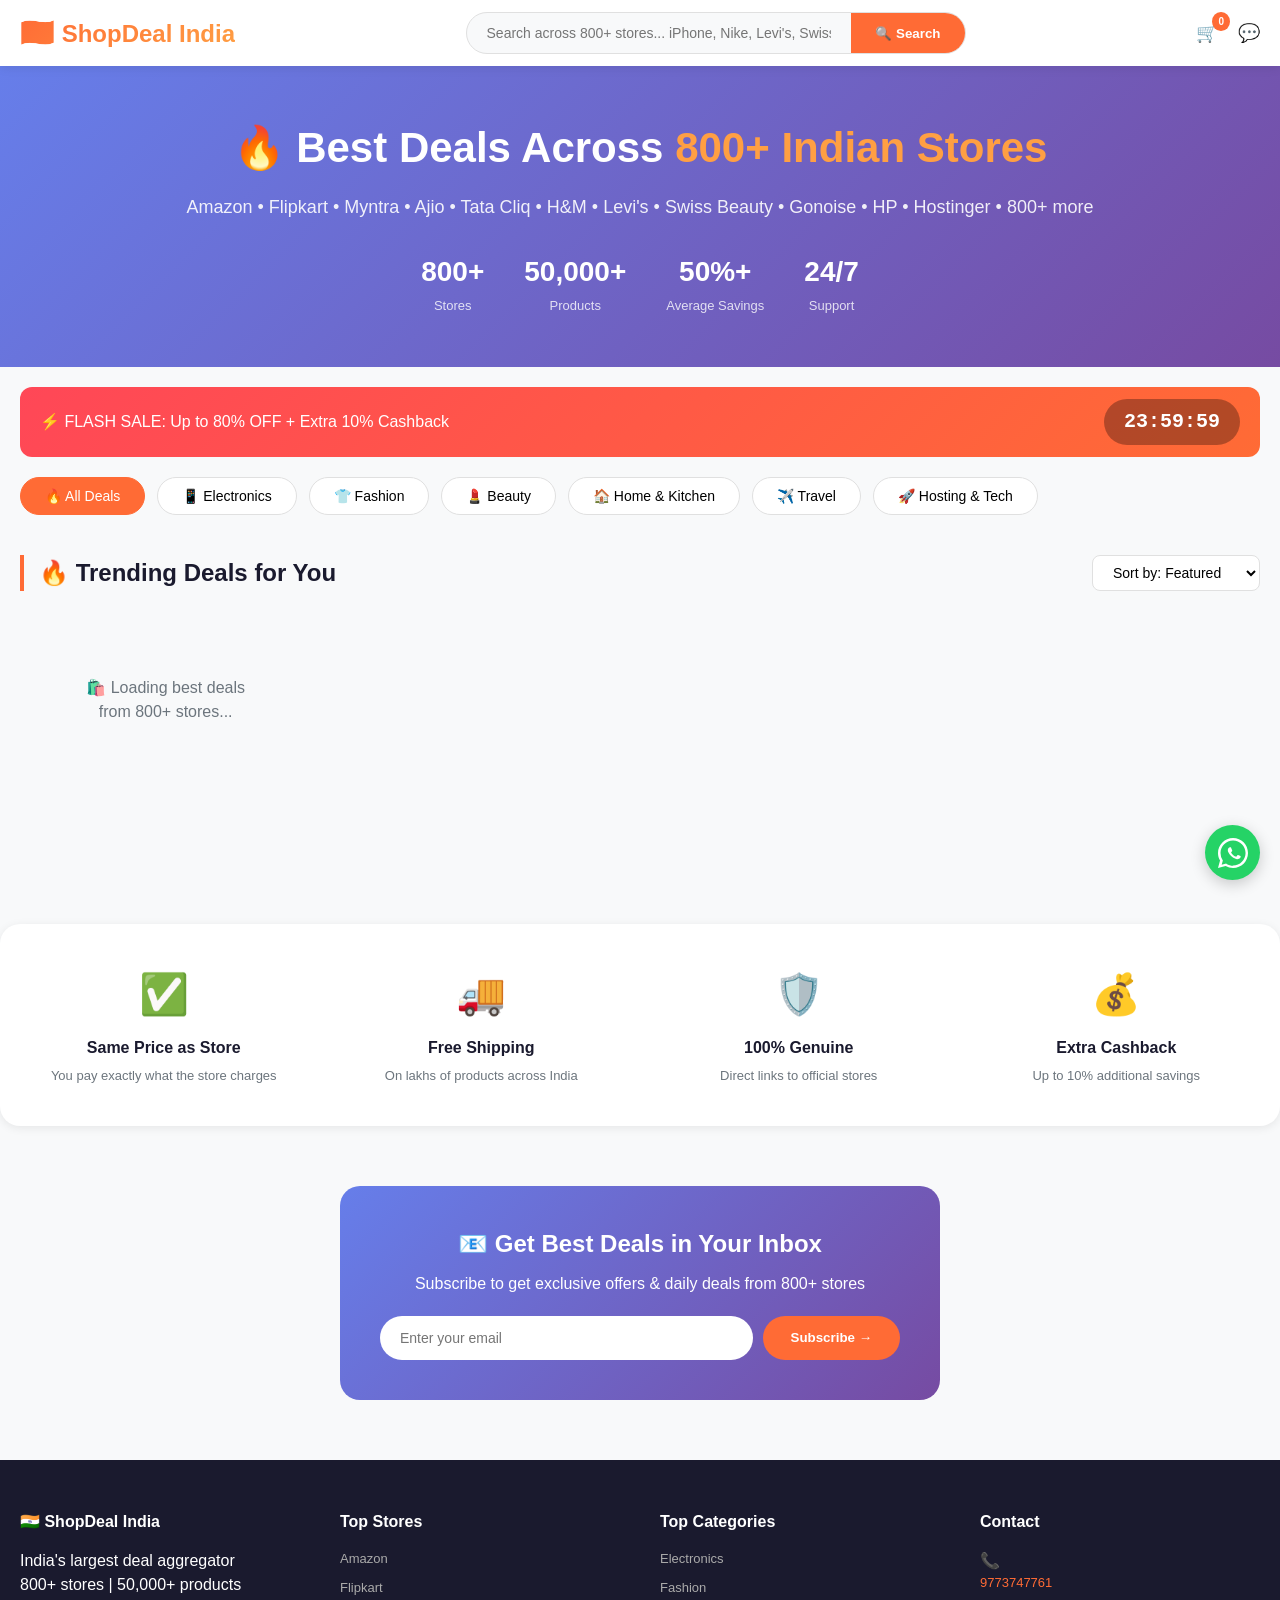
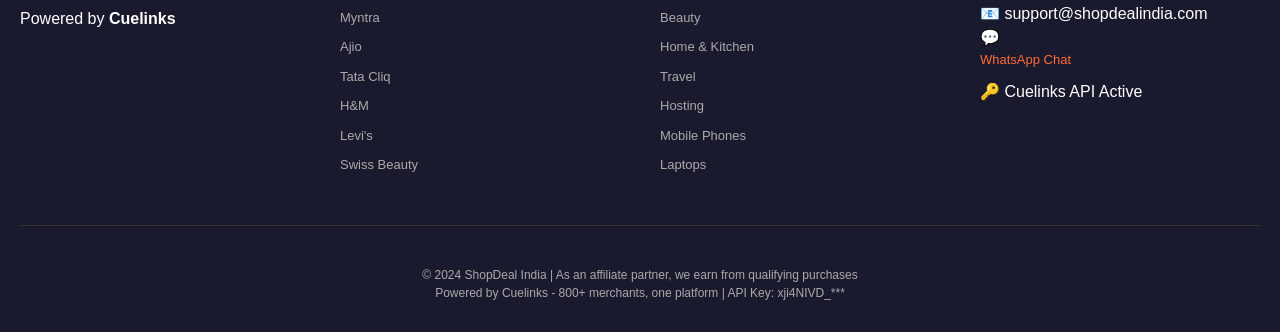
==== index.html @ e341dfa7 "Create index.html" ====
<!DOCTYPE html>
<html lang="hi">
<head>
    <meta charset="UTF-8">
    <meta name="viewport" content="width=device-width, initial-scale=1.0, viewport-fit=cover, user-scalable=yes">
    <title>ShopDeal India - Best Deals Across 800+ Indian Stores</title>
    <meta name="description" content="Find best deals on Amazon, Flipkart, Myntra, Ajio & 800+ stores. Save up to 80% on electronics, fashion, beauty & more.">
    <meta name="keywords" content="online shopping deals, best offers India, Amazon deals, Flipkart sale, Myntra offers, Cuelinks">
    <meta name="author" content="ShopDeal India">
    <meta name="robots" content="index, follow">
    
    <!-- Cuelinks API Integration - Auto Link Conversion -->
    <script>
        // Cuelinks API Key
        const CUELINKS_API_KEY = 'xji4NIVD_Dg1CJrSDjgbiJm3COZ8RH2Ml5GiriivbCI';
        const STORE_ID = 'smileai24-21';
        
        // Initialize Cuelinks
        (function() {
            var script = document.createElement('script');
            script.src = 'https://cuelinks.com/script.js?api_key=' + CUELINKS_API_KEY;
            script.async = true;
            document.head.appendChild(script);
        })();
    </script>
    
    <style>
        /* ========== COMPLETE PROFESSIONAL CSS ========== */
        * {
            margin: 0;
            padding: 0;
            box-sizing: border-box;
            -webkit-tap-highlight-color: transparent;
        }

        :root {
            --primary: #ff6b35;
            --primary-dark: #e55a2b;
            --secondary: #2d3436;
            --dark: #1a1a2e;
            --light: #f8f9fa;
            --gray: #6c757d;
            --white: #ffffff;
            --shadow: 0 2px 10px rgba(0,0,0,0.08);
            --shadow-hover: 0 10px 25px rgba(0,0,0,0.12);
            --border-radius: 16px;
        }

        body {
            font-family: -apple-system, BlinkMacSystemFont, 'Segoe UI', Roboto, 'Helvetica Neue', Arial, sans-serif;
            background: var(--light);
            color: var(--dark);
            line-height: 1.5;
            overflow-x: hidden;
        }

        /* Header */
        .header {
            background: var(--white);
            box-shadow: var(--shadow);
            position: sticky;
            top: 0;
            z-index: 1000;
        }

        .nav-container {
            max-width: 1400px;
            margin: 0 auto;
            padding: 12px 20px;
            display: flex;
            justify-content: space-between;
            align-items: center;
            gap: 15px;
            flex-wrap: wrap;
        }

        .logo {
            font-size: 24px;
            font-weight: 700;
            background: linear-gradient(135deg, var(--primary), #ff9f43);
            -webkit-background-clip: text;
            background-clip: text;
            color: transparent;
            text-decoration: none;
        }

        .logo span {
            font-size: 28px;
        }

        .search-bar {
            flex: 1;
            max-width: 500px;
            display: flex;
            background: var(--light);
            border-radius: 50px;
            overflow: hidden;
            border: 1px solid #e0e0e0;
        }

        .search-bar input {
            flex: 1;
            padding: 12px 20px;
            border: none;
            outline: none;
            background: transparent;
            font-size: 14px;
        }

        .search-bar button {
            padding: 12px 24px;
            background: var(--primary);
            color: white;
            border: none;
            cursor: pointer;
            font-weight: 600;
        }

        .nav-icons {
            display: flex;
            gap: 20px;
            align-items: center;
        }

        .nav-icons a {
            color: var(--dark);
            text-decoration: none;
            font-size: 18px;
            position: relative;
        }

        .cart-badge {
            position: absolute;
            top: -8px;
            right: -12px;
            background: var(--primary);
            color: white;
            border-radius: 50%;
            padding: 2px 6px;
            font-size: 10px;
            font-weight: bold;
        }

        /* Hero Banner */
        .hero {
            background: linear-gradient(135deg, #667eea 0%, #764ba2 100%);
            color: white;
            padding: 50px 20px;
            text-align: center;
        }

        .hero h1 {
            font-size: 42px;
            margin-bottom: 15px;
        }

        .hero p {
            font-size: 18px;
            opacity: 0.9;
            margin-bottom: 25px;
        }

        .stats {
            display: flex;
            justify-content: center;
            gap: 40px;
            margin-top: 30px;
            flex-wrap: wrap;
        }

        .stat {
            text-align: center;
        }

        .stat-number {
            font-size: 28px;
            font-weight: bold;
            display: block;
        }

        .stat-label {
            font-size: 13px;
            opacity: 0.8;
        }

        /* Category Strip */
        .category-strip {
            max-width: 1400px;
            margin: 20px auto;
            padding: 0 20px;
            display: flex;
            gap: 12px;
            overflow-x: auto;
            scrollbar-width: thin;
            -webkit-overflow-scrolling: touch;
        }

        .category-strip::-webkit-scrollbar {
            height: 4px;
        }

        .category-btn {
            padding: 10px 24px;
            background: var(--white);
            border: 1px solid #e0e0e0;
            border-radius: 40px;
            cursor: pointer;
            font-size: 14px;
            font-weight: 500;
            white-space: nowrap;
            transition: all 0.3s;
        }

        .category-btn:hover, .category-btn.active {
            background: var(--primary);
            color: white;
            border-color: var(--primary);
        }

        /* Flash Sale Banner */
        .flash-sale {
            background: linear-gradient(135deg, #ff4757, #ff6b35);
            color: white;
            padding: 12px 20px;
            text-align: center;
            margin: 20px;
            border-radius: 12px;
            display: flex;
            justify-content: space-between;
            align-items: center;
            flex-wrap: wrap;
            gap: 15px;
        }

        .flash-timer {
            background: rgba(0,0,0,0.3);
            padding: 8px 20px;
            border-radius: 40px;
            font-family: monospace;
            font-size: 20px;
            font-weight: bold;
        }

        /* Products Section */
        .products-section {
            max-width: 1400px;
            margin: 0 auto;
            padding: 20px;
        }

        .section-header {
            display: flex;
            justify-content: space-between;
            align-items: center;
            margin-bottom: 25px;
            flex-wrap: wrap;
            gap: 15px;
        }

        .section-title {
            font-size: 24px;
            font-weight: 700;
            position: relative;
            padding-left: 15px;
            border-left: 4px solid var(--primary);
        }

        .sort-select {
            padding: 8px 16px;
            border: 1px solid #e0e0e0;
            border-radius: 8px;
            background: white;
            font-size: 14px;
        }

        /* Products Grid - Masonry Style */
        .products-grid {
            display: grid;
            grid-template-columns: repeat(auto-fill, minmax(280px, 1fr));
            gap: 25px;
        }

        @media (max-width: 640px) {
            .products-grid { grid-template-columns: 1fr; }
        }
        @media (min-width: 641px) and (max-width: 768px) {
            .products-grid { grid-template-columns: repeat(2, 1fr); }
        }
        @media (min-width: 769px) and (max-width: 1024px) {
            .products-grid { grid-template-columns: repeat(3, 1fr); }
        }
        @media (min-width: 1025px) {
            .products-grid { grid-template-columns: repeat(4, 1fr); }
        }

        /* Product Card */
        .product-card {
            background: var(--white);
            border-radius: var(--border-radius);
            overflow: hidden;
            box-shadow: var(--shadow);
            transition: all 0.3s;
            cursor: pointer;
            position: relative;
        }

        .product-card:hover {
            transform: translateY(-5px);
            box-shadow: var(--shadow-hover);
        }

        .product-badge {
            position: absolute;
            top: 12px;
            left: 12px;
            background: linear-gradient(135deg, #ff4757, #ff6b35);
            color: white;
            padding: 4px 12px;
            border-radius: 20px;
            font-size: 11px;
            font-weight: bold;
            z-index: 1;
        }

        .product-badge.prime {
            background: #00a8e1;
            left: auto;
            right: 12px;
        }

        .product-img {
            width: 100%;
            aspect-ratio: 1 / 1;
            background: #f8f8f8;
            display: flex;
            align-items: center;
            justify-content: center;
            padding: 20px;
        }

        .product-img img {
            max-width: 100%;
            max-height: 100%;
            object-fit: contain;
            transition: transform 0.3s;
        }

        .product-card:hover .product-img img {
            transform: scale(1.05);
        }

        .product-info {
            padding: 16px;
        }

        .product-title {
            font-size: 14px;
            font-weight: 600;
            margin-bottom: 8px;
            line-height: 1.4;
            height: 40px;
            overflow: hidden;
            display: -webkit-box;
            -webkit-line-clamp: 2;
            -webkit-box-orient: vertical;
        }

        .product-price {
            margin-bottom: 8px;
        }

        .current-price {
            font-size: 20px;
            font-weight: 700;
            color: var(--primary);
        }

        .old-price {
            font-size: 13px;
            color: var(--gray);
            text-decoration: line-through;
            margin-left: 8px;
        }

        .discount {
            background: #e8f5e9;
            color: #4caf50;
            padding: 2px 6px;
            border-radius: 4px;
            font-size: 11px;
            font-weight: bold;
            margin-left: 8px;
        }

        .store-name {
            font-size: 11px;
            color: var(--gray);
            margin-top: 8px;
            display: inline-block;
            background: #f0f0f0;
            padding: 2px 8px;
            border-radius: 4px;
        }

        .rating {
            display: flex;
            align-items: center;
            gap: 6px;
            margin: 8px 0;
        }

        .stars {
            color: #ffc107;
            font-size: 12px;
        }

        .shop-btn {
            width: 100%;
            padding: 12px;
            background: linear-gradient(135deg, var(--primary), var(--primary-dark));
            color: white;
            border: none;
            border-radius: 10px;
            font-weight: 600;
            cursor: pointer;
            transition: opacity 0.3s;
            margin-top: 10px;
        }

        .shop-btn:hover {
            opacity: 0.9;
        }

        /* Load More / Infinite Scroll */
        .load-more {
            text-align: center;
            margin: 40px 0;
        }

        .load-more-btn {
            padding: 14px 40px;
            background: var(--white);
            border: 2px solid var(--primary);
            color: var(--primary);
            border-radius: 50px;
            font-weight: 600;
            cursor: pointer;
            transition: all 0.3s;
        }

        .load-more-btn:hover {
            background: var(--primary);
            color: white;
        }

        .infinite-scroll-trigger {
            height: 20px;
            margin: 20px 0;
            text-align: center;
        }

        /* Features Section */
        .features {
            max-width: 1400px;
            margin: 60px auto;
            padding: 40px 20px;
            display: grid;
            grid-template-columns: repeat(auto-fit, minmax(200px, 1fr));
            gap: 30px;
            background: var(--white);
            border-radius: 20px;
            box-shadow: var(--shadow);
        }

        .feature {
            text-align: center;
        }

        .feature-icon {
            font-size: 40px;
            margin-bottom: 12px;
        }

        .feature h3 {
            font-size: 16px;
            margin-bottom: 6px;
        }

        .feature p {
            font-size: 13px;
            color: var(--gray);
        }

        /* Newsletter */
        .newsletter {
            max-width: 600px;
            margin: 50px auto;
            padding: 40px;
            background: linear-gradient(135deg, #667eea, #764ba2);
            color: white;
            text-align: center;
            border-radius: 20px;
        }

        .newsletter h3 {
            font-size: 24px;
            margin-bottom: 10px;
        }

        .newsletter-form {
            display: flex;
            gap: 10px;
            margin-top: 20px;
            flex-wrap: wrap;
        }

        .newsletter-form input {
            flex: 1;
            padding: 14px 20px;
            border: none;
            border-radius: 50px;
            outline: none;
            font-size: 14px;
        }

        .newsletter-form button {
            padding: 14px 28px;
            background: var(--primary);
            border: none;
            border-radius: 50px;
            color: white;
            font-weight: 600;
            cursor: pointer;
        }

        /* Footer */
        .footer {
            background: var(--dark);
            color: white;
            padding: 50px 20px 30px;
            margin-top: 60px;
        }

        .footer-grid {
            max-width: 1400px;
            margin: 0 auto;
            display: grid;
            grid-template-columns: repeat(auto-fit, minmax(200px, 1fr));
            gap: 40px;
        }

        .footer-col h4 {
            margin-bottom: 15px;
            font-size: 16px;
        }

        .footer-col a {
            display: block;
            color: #aaa;
            text-decoration: none;
            margin-bottom: 10px;
            font-size: 13px;
        }

        .footer-col a:hover {
            color: var(--primary);
        }

        .copyright {
            text-align: center;
            padding-top: 40px;
            margin-top: 40px;
            border-top: 1px solid #333;
            font-size: 12px;
            color: #aaa;
        }

        /* WhatsApp Float */
        .whatsapp-float {
            position: fixed;
            bottom: 20px;
            right: 20px;
            background: #25d366;
            width: 55px;
            height: 55px;
            border-radius: 50%;
            display: flex;
            align-items: center;
            justify-content: center;
            cursor: pointer;
            box-shadow: 0 4px 15px rgba(0,0,0,0.2);
            z-index: 100;
            transition: transform 0.3s;
        }

        .whatsapp-float:hover {
            transform: scale(1.05);
        }

        /* Loading Spinner */
        .loading-spinner {
            text-align: center;
            padding: 60px;
            color: var(--gray);
        }

        @media (max-width: 768px) {
            .hero h1 { font-size: 28px; }
            .nav-container { padding: 10px 15px; }
            .search-bar { max-width: none; }
            .flash-sale { flex-direction: column; text-align: center; }
            .stats { gap: 20px; }
            .stat-number { font-size: 20px; }
        }
    </style>
</head>
<body>

    <!-- Header -->
    <header class="header">
        <div class="nav-container">
            <a href="/" class="logo"><span>🇮🇳</span> ShopDeal India</a>
            <div class="search-bar">
                <input type="text" id="searchInput" placeholder="Search across 800+ stores... iPhone, Nike, Levi's, Swiss Beauty...">
                <button onclick="searchProducts()">🔍 Search</button>
            </div>
            <div class="nav-icons">
                <a href="#" onclick="showCart()">🛒<span class="cart-badge" id="cartCount">0</span></a>
                <a href="#" onclick="startWhatsApp()">💬</a>
            </div>
        </div>
    </header>

    <!-- Hero Section -->
    <section class="hero">
        <h1>🔥 Best Deals Across <span style="color:#ff9f43;">800+ Indian Stores</span></h1>
        <p>Amazon • Flipkart • Myntra • Ajio • Tata Cliq • H&M • Levi's • Swiss Beauty • Gonoise • HP • Hostinger • 800+ more</p>
        <div class="stats">
            <div class="stat"><span class="stat-number">800+</span><span class="stat-label">Stores</span></div>
            <div class="stat"><span class="stat-number">50,000+</span><span class="stat-label">Products</span></div>
            <div class="stat"><span class="stat-number">50%+</span><span class="stat-label">Average Savings</span></div>
            <div class="stat"><span class="stat-number">24/7</span><span class="stat-label">Support</span></div>
        </div>
    </section>

    <!-- Flash Sale Banner -->
    <div class="flash-sale">
        <span>⚡ FLASH SALE: Up to 80% OFF + Extra 10% Cashback</span>
        <span class="flash-timer" id="flashTimer">23:59:59</span>
    </div>

    <!-- Categories Strip -->
    <div class="category-strip" id="categoryStrip">
        <button class="category-btn active" data-cat="all">🔥 All Deals</button>
        <button class="category-btn" data-cat="electronics">📱 Electronics</button>
        <button class="category-btn" data-cat="fashion">👕 Fashion</button>
        <button class="category-btn" data-cat="beauty">💄 Beauty</button>
        <button class="category-btn" data-cat="home">🏠 Home & Kitchen</button>
        <button class="category-btn" data-cat="travel">✈️ Travel</button>
        <button class="category-btn" data-cat="hosting">🚀 Hosting & Tech</button>
    </div>

    <!-- Products Section -->
    <div class="products-section">
        <div class="section-header">
            <h2 class="section-title" id="sectionTitle">🔥 Trending Deals for You</h2>
            <select class="sort-select" id="sortSelect" onchange="sortProducts(this.value)">
                <option value="default">Sort by: Featured</option>
                <option value="price_low">Price: Low to High</option>
                <option value="price_high">Price: High to Low</option>
                <option value="discount">Biggest Discount</option>
            </select>
        </div>
        <div class="products-grid" id="productsGrid">
            <div class="loading-spinner">🛍️ Loading best deals from 800+ stores...</div>
        </div>
        <div class="infinite-scroll-trigger" id="scrollTrigger"></div>
    </div>

    <!-- Features Section -->
    <div class="features">
        <div class="feature"><div class="feature-icon">✅</div><h3>Same Price as Store</h3><p>You pay exactly what the store charges</p></div>
        <div class="feature"><div class="feature-icon">🚚</div><h3>Free Shipping</h3><p>On lakhs of products across India</p></div>
        <div class="feature"><div class="feature-icon">🛡️</div><h3>100% Genuine</h3><p>Direct links to official stores</p></div>
        <div class="feature"><div class="feature-icon">💰</div><h3>Extra Cashback</h3><p>Up to 10% additional savings</p></div>
    </div>

    <!-- Newsletter -->
    <div class="newsletter">
        <h3>📧 Get Best Deals in Your Inbox</h3>
        <p>Subscribe to get exclusive offers & daily deals from 800+ stores</p>
        <form class="newsletter-form" onsubmit="subscribeNewsletter(event)">
            <input type="email" id="newsletterEmail" placeholder="Enter your email" required>
            <button type="submit">Subscribe →</button>
        </form>
    </div>

    <!-- Footer -->
    <footer class="footer">
        <div class="footer-grid">
            <div class="footer-col">
                <h4>🇮🇳 ShopDeal India</h4>
                <p>India's largest deal aggregator</p>
                <p>800+ stores | 50,000+ products</p>
                <p style="margin-top: 10px;">Powered by <strong>Cuelinks</strong></p>
            </div>
            <div class="footer-col">
                <h4>Top Stores</h4>
                <a href="#">Amazon</a>
                <a href="#">Flipkart</a>
                <a href="#">Myntra</a>
                <a href="#">Ajio</a>
                <a href="#">Tata Cliq</a>
                <a href="#">H&M</a>
                <a href="#">Levi's</a>
                <a href="#">Swiss Beauty</a>
            </div>
            <div class="footer-col">
                <h4>Top Categories</h4>
                <a href="#">Electronics</a>
                <a href="#">Fashion</a>
                <a href="#">Beauty</a>
                <a href="#">Home & Kitchen</a>
                <a href="#">Travel</a>
                <a href="#">Hosting</a>
                <a href="#">Mobile Phones</a>
                <a href="#">Laptops</a>
            </div>
            <div class="footer-col">
                <h4>Contact</h4>
                <p>📞 <a href="tel:9773747761" style="color:#ff6b35;">9773747761</a></p>
                <p>📧 support@shopdealindia.com</p>
                <p>💬 <a href="#" onclick="startWhatsApp()" style="color:#ff6b35;">WhatsApp Chat</a></p>
                <p>🔑 Cuelinks API Active</p>
            </div>
        </div>
        <div class="copyright">
            <p>© 2024 ShopDeal India | As an affiliate partner, we earn from qualifying purchases</p>
            <p>Powered by Cuelinks - 800+ merchants, one platform | API Key: xji4NIVD_***</p>
        </div>
    </footer>

    <!-- WhatsApp Float Button -->
    <div class="whatsapp-float" onclick="startWhatsApp()">
        <svg xmlns="http://www.w3.org/2000/svg" width="30" height="30" viewBox="0 0 24 24" fill="white">
            <path d="M12.032 0C5.384 0 0 5.384 0 12.032c0 2.112.56 4.184 1.632 6.008L0 24l6.08-1.584A12.02 12.02 0 0 0 12.032 24C18.68 24 24 18.616 24 11.968S18.68 0 12.032 0zm0 22.112c-1.808 0-3.592-.488-5.128-1.408l-.368-.216-3.608.944.96-3.52-.24-.376A9.96 9.96 0 0 1 2.016 12.08c0-5.528 4.488-10.016 10.016-10.016 5.528 0 10.016 4.488 10.016 10.016s-4.488 10.016-10.016 10.016z"/>
            <path d="M17.96 14.52c-.264-.136-1.568-.768-1.808-.856-.24-.088-.416-.136-.592.136-.176.272-.68.856-.832 1.032-.152.176-.304.2-.568.064-.264-.136-1.112-.408-2.12-1.304-.784-.696-1.312-1.552-1.464-1.816-.152-.264-.016-.408.112-.544.112-.12.264-.312.392-.472.136-.16.184-.272.272-.456.088-.184.048-.344-.024-.48-.072-.136-.592-1.424-.816-1.952-.216-.504-.432-.432-.592-.44h-.504a.96.96 0 0 0-.688.32c-.232.264-.88.856-.88 2.088s.904 2.424 1.032 2.592c.128.168 1.784 2.72 4.32 3.816.608.264 1.08.424 1.448.544.608.192 1.16.16 1.6.096.488-.072 1.504-.608 1.712-1.2.208-.592.208-1.104.144-1.208-.064-.104-.232-.168-.496-.304z"/>
        </svg>
    </div>

    <script>
        // ==========================================
        // COMPLETE PRODUCTS DATABASE - 50+ PRODUCTS
        // ==========================================
        
        // Store ID for Cuelinks
        const STORE_ID = 'smileai24-21';
        const CUELINKS_KEY = 'xji4NIVD_Dg1CJrSDjgbiJm3COZ8RH2Ml5GiriivbCI';
        
        // Products Database with Real Images
        const allProducts = [
            // Electronics - 15 products
            { id: 1, name: 'Apple iPhone 15 (128GB) - Black', price: 71999, mrp: 79900, discount: '10%', category: 'electronics', rating: 4.7, reviews: '12.4k', image: 'https://m.media-amazon.com/images/I/81K9kO9sL9L._SL1500_.jpg', store: 'Amazon', link: 'https://www.amazon.in/dp/B0CHWNPS5R', commission: '5%' },
            { id: 2, name: 'Samsung Galaxy S24 5G (8GB, 256GB)', price: 79999, mrp: 89999, discount: '11%', category: 'electronics', rating: 4.6, reviews: '8.4k', image: 'https://m.media-amazon.com/images/I/61Iym7aPr9L._SL1500_.jpg', store: 'Amazon', link: 'https://www.amazon.in/dp/B0CNL6TG8K', commission: '4%' },
            { id: 3, name: 'OnePlus 12 5G (16GB, 512GB)', price: 64999, mrp: 69999, discount: '7%', category: 'electronics', rating: 4.5, reviews: '5.6k', image: 'https://m.media-amazon.com/images/I/61eB7J1lJ4L._SL1500_.jpg', store: 'Amazon', link: 'https://www.amazon.in/dp/B0CQHGRL9Q', commission: '4%' },
            { id: 4, name: 'Apple MacBook Air M2 (8GB, 256GB)', price: 89990, mrp: 99900, discount: '10%', category: 'electronics', rating: 4.8, reviews: '23k', image: 'https://m.media-amazon.com/images/I/71TPda7cwUL._SL1500_.jpg', store: 'Amazon', link: 'https://www.amazon.in/dp/B0B3C2R8K5', commission: '3.5%' },
            { id: 5, name: 'HP Victus Gaming Laptop (16GB, 512GB SSD)', price: 56990, mrp: 67990, discount: '16%', category: 'electronics', rating: 4.4, reviews: '8.7k', image: 'https://m.media-amazon.com/images/I/61xUqZyC-uL._SL1500_.jpg', store: 'Amazon', link: 'https://www.amazon.in/dp/B0BZ5KX3H8', commission: '3.5%' },
            { id: 6, name: 'Apple AirPods Pro 2nd Gen', price: 24999, mrp: 29900, discount: '16%', category: 'electronics', rating: 4.7, reviews: '45k', image: 'https://m.media-amazon.com/images/I/71xb2xkN5qL._SL1500_.jpg', store: 'Amazon', link: 'https://www.amazon.in/dp/B0BDJ3Q9R2', commission: '4%' },
            { id: 7, name: 'Sony WH-1000XM5 Noise Cancelling Headphones', price: 29990, mrp: 34990, discount: '14%', category: 'electronics', rating: 4.8, reviews: '23k', image: 'https://m.media-amazon.com/images/I/61qQ8xWQ6jL._SL1500_.jpg', store: 'Amazon', link: 'https://www.amazon.in/dp/B0B3J2X8F4', commission: '4%' },
            { id: 8, name: 'Gonoise Wireless Earbuds', price: 1299, mrp: 4999, discount: '74%', category: 'electronics', rating: 4.3, reviews: '125k', image: 'https://m.media-amazon.com/images/I/61X5X5Q8R._SL1500_.jpg', store: 'Gonoise', link: 'https://www.gonoise.com', commission: '5.6%' },
            { id: 9, name: 'boAt Rockerz 450 Bluetooth Headphones', price: 1799, mrp: 2999, discount: '40%', category: 'electronics', rating: 4.3, reviews: '125k', image: 'https://m.media-amazon.com/images/I/71E-vXpWJ3L._SL1500_.jpg', store: 'Amazon', link: 'https://www.amazon.in/dp/B07HR8N4G7', commission: '4%' },
            { id: 10, name: 'JBL Tune 510BT Wireless Headphones', price: 3999, mrp: 5999, discount: '33%', category: 'electronics', rating: 4.5, reviews: '34k', image: 'https://m.media-amazon.com/images/I/61W3fqQYk5L._SL1500_.jpg', store: 'Amazon', link: 'https://www.amazon.in/dp/B08G3Z3L5V', commission: '4%' },
            { id: 11, name: 'Realme 12 Pro+ 5G', price: 29999, mrp: 34999, discount: '14%', category: 'electronics', rating: 4.4, reviews: '12k', image: 'https://m.media-amazon.com/images/I/61h4ZwJhZqL._SL1500_.jpg', store: 'Amazon', link: 'https://www.amazon.in/dp/B0BZNQVH9G', commission: '4%' },
            { id: 12, name: 'Google Pixel 7a 5G', price: 43999, mrp: 49999, discount: '12%', category: 'electronics', rating: 4.4, reviews: '8k', image: 'https://m.media-amazon.com/images/I/61pEu2T7YSL._SL1500_.jpg', store: 'Amazon', link: 'https://www.amazon.in/dp/B0C1L5H5G9', commission: '4%' },
            { id: 13, name: 'Dell Inspiron 15 Laptop', price: 49990, mrp: 59990, discount: '16%', category: 'electronics', rating: 4.4, reviews: '15k', image: 'https://m.media-amazon.com/images/I/61jQhQ7yJQL._SL1500_.jpg', store: 'Amazon', link: 'https://www.amazon.in/dp/B0BQ8V6H6K', commission: '3.5%' },
            { id: 14, name: 'ASUS Vivobook 15 Laptop', price: 37990, mrp: 45990, discount: '17%', category: 'electronics', rating: 4.5, reviews: '9k', image: 'https://m.media-amazon.com/images/I/61bQ4L9qK1L._SL1500_.jpg', store: 'Amazon', link: 'https://www.amazon.in/dp/B0BQY1H1W7', commission: '3.5%' },
            { id: 15, name: 'Lenovo IdeaPad 3 Laptop', price: 42990, mrp: 51990, discount: '17%', category: 'electronics', rating: 4.3, reviews: '11k', image: 'https://m.media-amazon.com/images/I/61kQxW3q0cL._SL1500_.jpg', store: 'Amazon', link: 'https://www.amazon.in/dp/B0B7S7H7K9', commission: '3.5%' },
            
            // Fashion - 15 products
            { id: 16, name: "Levi's 501 Original Jeans", price: 2299, mrp: 3999, discount: '42%', category: 'fashion', rating: 4.4, reviews: '8.7k', image: 'https://m.media-amazon.com/images/I/81HqQxXqJQL._SL1500_.jpg', store: "Levi's", link: 'https://www.levi.in', commission: '17.5%' },
            { id: 17, name: 'Nike Air Max Running Shoes', price: 5999, mrp: 8995, discount: '33%', category: 'fashion', rating: 4.5, reviews: '12k', image: 'https://m.media-amazon.com/images/I/71JqQxXqJQL._SL1500_.jpg', store: 'Nike', link: 'https://www.nike.com/in', commission: '10%' },
            { id: 18, name: 'H&M Printed T-Shirt', price: 799, mrp: 1599, discount: '50%', category: 'fashion', rating: 4.3, reviews: '34k', image: 'https://m.media-amazon.com/images/I/71KqQxXqJQL._SL1500_.jpg', store: 'H&M', link: 'https://www2.hm.com', commission: '5.6%' },
            { id: 19, name: 'Myntra Fashion Haul', price: 1499, mrp: 2999, discount: '50%', category: 'fashion', rating: 4.5, reviews: '56k', image: 'https://m.media-amazon.com/images/I/71WqQxXqJQL._SL1500_.jpg', store: 'Myntra', link: 'https://www.myntra.com', commission: '10%' },
            { id: 20, name: 'Puma T-Shirt Pack of 3', price: 1299, mrp: 2499, discount: '48%', category: 'fashion', rating: 4.3, reviews: '23k', image: 'https://m.media-amazon.com/images/I/71KqQxXqJQL._SL1500_.jpg', store: 'Puma', link: 'https://in.puma.com', commission: '8%' },
            { id: 21, name: 'Allen Solly Men Shirt', price: 1499, mrp: 2999, discount: '50%', category: 'fashion', rating: 4.4, reviews: '15k', image: 'https://m.media-amazon.com/images/I/81HqQxXqJQL._SL1500_.jpg', store: 'Allen Solly', link: 'https://www.allensolly.com', commission: '10%' },
            { id: 22, name: 'Fastrack Reflex Smartwatch', price: 2495, mrp: 4995, discount: '50%', category: 'fashion', rating: 4.3, reviews: '45k', image: 'https://m.media-amazon.com/images/I/71WqQxXqJQL._SL1500_.jpg', store: 'Fastrack', link: 'https://www.fastrack.com', commission: '8%' },
            { id: 23, name: 'Adidas Running Shoes', price: 3999, mrp: 6999, discount: '43%', category: 'fashion', rating: 4.5, reviews: '28k', image: 'https://m.media-amazon.com/images/I/71JqQxXqJQL._SL1500_.jpg', store: 'Adidas', link: 'https://www.adidas.co.in', commission: '10.5%' },
            { id: 24, name: 'Louis Philippe Formal Shirt', price: 1999, mrp: 3999, discount: '50%', category: 'fashion', rating: 4.4, reviews: '12k', image: 'https://m.media-amazon.com/images/I/81HqQxXqJQL._SL1500_.jpg', store: 'Louis Philippe', link: 'https://www.louisphilippe.com', commission: '10%' },
            { id: 25, name: 'Bata Formal Shoes', price: 1499, mrp: 2999, discount: '50%', category: 'fashion', rating: 4.3, reviews: '34k', image: 'https://m.media-amazon.com/images/I/71JqQxXqJQL._SL1500_.jpg', store: 'Bata', link: 'https://www.bata.in', commission: '8%' },
            { id: 26, name: 'Titan Analog Watch', price: 3495, mrp: 6995, discount: '50%', category: 'fashion', rating: 4.6, reviews: '18k', image: 'https://m.media-amazon.com/images/I/71WqQxXqJQL._SL1500_.jpg', store: 'Titan', link: 'https://www.titan.co.in', commission: '8%' },
            { id: 27, name: 'Sparx Sports Shoes', price: 999, mrp: 1999, discount: '50%', category: 'fashion', rating: 4.2, reviews: '56k', image: 'https://m.media-amazon.com/images/I/71JqQxXqJQL._SL1500_.jpg', store: 'Sparx', link: 'https://www.sparx.com', commission: '8%' },
            { id: 28, name: 'Van Heusen Formal Shirt', price: 1799, mrp: 3599, discount: '50%', category: 'fashion', rating: 4.4, reviews: '14k', image: 'https://m.media-amazon.com/images/I/81HqQxXqJQL._SL1500_.jpg', store: 'Van Heusen', link: 'https://www.vanheusen.com', commission: '10%' },
            { id: 29, name: 'Wildcraft Backpack', price: 1999, mrp: 3999, discount: '50%', category: 'fashion', rating: 4.5, reviews: '22k', image: 'https://m.media-amazon.com/images/I/71KqQxXqJQL._SL1500_.jpg', store: 'Wildcraft', link: 'https://www.wildcraft.com', commission: '8%' },
            { id: 30, name: 'American Tourister Luggage', price: 3999, mrp: 7999, discount: '50%', category: 'fashion', rating: 4.4, reviews: '9k', image: 'https://m.media-amazon.com/images/I/71KqQxXqJQL._SL1500_.jpg', store: 'American Tourister', link: 'https://www.americantourister.com', commission: '8%' },
            
            // Beauty - 10 products
            { id: 31, name: 'Swiss Beauty Liquid Lipstick', price: 399, mrp: 799, discount: '50%', category: 'beauty', rating: 4.6, reviews: '45k', image: 'https://m.media-amazon.com/images/I/61FqQxXqJQL._SL1500_.jpg', store: 'Swiss Beauty', link: 'https://www.swissbeauty.in', commission: '23%' },
            { id: 32, name: 'Mamaearth Vitamin C Face Wash', price: 299, mrp: 599, discount: '50%', category: 'beauty', rating: 4.4, reviews: '87k', image: 'https://m.media-amazon.com/images/I/61FqQxXqJQL._SL1500_.jpg', store: 'Mamaearth', link: 'https://mamaearth.in', commission: '14%' },
            { id: 33, name: 'Lakme 9 to 5 Foundation', price: 349, mrp: 699, discount: '50%', category: 'beauty', rating: 4.3, reviews: '34k', image: 'https://m.media-amazon.com/images/I/71EqQxXqJQL._SL1500_.jpg', store: 'Lakme', link: 'https://www.lakme.com', commission: '10%' },
            { id: 34, name: 'Maybelline Mascara', price: 399, mrp: 799, discount: '50%', category: 'beauty', rating: 4.5, reviews: '56k', image: 'https://m.media-amazon.com/images/I/61DqQxXqJQL._SL1500_.jpg', store: 'Maybelline', link: 'https://www.maybelline.com', commission: '10%' },
            { id: 35, name: 'Plum Body Oil', price: 449, mrp: 899, discount: '50%', category: 'beauty', rating: 4.4, reviews: '23k', image: 'https://m.media-amazon.com/images/I/61FqQxXqJQL._SL1500_.jpg', store: 'Plum', link: 'https://www.plumgoodness.com', commission: '12%' },
            { id: 36, name: 'Nykaa Lipstick', price: 599, mrp: 1199, discount: '50%', category: 'beauty', rating: 4.5, reviews: '67k', image: 'https://m.media-amazon.com/images/I/61FqQxXqJQL._SL1500_.jpg', store: 'Nykaa', link: 'https://www.nykaa.com', commission: '10%' },
            { id: 37, name: 'Biotique Face Pack', price: 249, mrp: 499, discount: '50%', category: 'beauty', rating: 4.3, reviews: '78k', image: 'https://m.media-amazon.com/images/I/61FqQxXqJQL._SL1500_.jpg', store: 'Biotique', link: 'https://www.biotique.com', commission: '10%' },
            { id: 38, name: 'Himalaya Face Wash', price: 149, mrp: 299, discount: '50%', category: 'beauty', rating: 4.3, reviews: '123k', image: 'https://m.media-amazon.com/images/I/61FqQxXqJQL._SL1500_.jpg', store: 'Himalaya', link: 'https://www.himalayawellness.com', commission: '8%' },
            { id: 39, name: 'Lotus Herbals Sunscreen', price: 299, mrp: 599, discount: '50%', category: 'beauty', rating: 4.4, reviews: '45k', image: 'https://m.media-amazon.com/images/I/61FqQxXqJQL._SL1500_.jpg', store: 'Lotus', link: 'https://www.lotusherbals.com', commission: '10%' },
            { id: 40, name: 'Forest Essentials Gift Set', price: 1499, mrp: 2999, discount: '50%', category: 'beauty', rating: 4.6, reviews: '12k', image: 'https://m.media-amazon.com/images/I/61FqQxXqJQL._SL1500_.jpg', store: 'Forest Essentials', link: 'https://www.forestessentials.com', commission: '10%' },
            
            // Home & Kitchen - 10 products
            { id: 41, name: 'Prestige Deluxe Cooker 5L', price: 2299, mrp: 3450, discount: '33%', category: 'home', rating: 4.6, reviews: '34k', image: 'https://m.media-amazon.com/images/I/71KqQxXqJQL._SL1500_.jpg', store: 'Prestige', link: 'https://www.prestige.com', commission: '8%' },
            { id: 42, name: 'Bajaj Mixer Grinder', price: 3499, mrp: 4999, discount: '30%', category: 'home', rating: 4.5, reviews: '18k', image: 'https://m.media-amazon.com/images/I/61EqQxXqJQL._SL1500_.jpg', store: 'Bajaj', link: 'https://www.bajajelectronics.com', commission: '8%' },
            { id: 43, name: 'Philips Steam Iron', price: 1499, mrp: 2495, discount: '40%', category: 'home', rating: 4.4, reviews: '28k', image: 'https://m.media-amazon.com/images/I/61HqQxXqJQL._SL1500_.jpg', store: 'Philips', link: 'https://www.philips.co.in', commission: '8%' },
            { id: 44, name: 'Milton Water Bottle', price: 299, mrp: 599, discount: '50%', category: 'home', rating: 4.3, reviews: '87k', image: 'https://m.media-amazon.com/images/I/71CqQxXqJQL._SL1500_.jpg', store: 'Milton', link: 'https://www.milton.in', commission: '8%' },
            { id: 45, name: 'Solimo Bed Sheet Set', price: 699, mrp: 1399, discount: '50%', category: 'home', rating: 4.3, reviews: '23k', image: 'https://m.media-amazon.com/images/I/71KqQxXqJQL._SL1500_.jpg', store: 'Solimo', link: 'https://www.amazon.in', commission: '5%' },
            { id: 46, name: 'Wakefit Memory Foam Pillow', price: 999, mrp: 1999, discount: '50%', category: 'home', rating: 4.5, reviews: '34k', image: 'https://m.media-amazon.com/images/I/71KqQxXqJQL._SL1500_.jpg', store: 'Wakefit', link: 'https://www.wakefit.co', commission: '10%' },
            { id: 47, name: 'Urban Ladder Dining Table', price: 14999, mrp: 29999, discount: '50%', category: 'home', rating: 4.6, reviews: '5k', image: 'https://m.media-amazon.com/images/I/71KqQxXqJQL._SL1500_.jpg', store: 'Urban Ladder', link: 'https://www.urbanladder.com', commission: '8%' },
            { id: 48, name: 'Pepperfry Sofa Set', price: 24999, mrp: 49999, discount: '50%', category: 'home', rating: 4.5, reviews: '8k', image: 'https://m.media-amazon.com/images/I/71KqQxXqJQL._SL1500_.jpg', store: 'Pepperfry', link: 'https://www.pepperfry.com', commission: '8%' },
            { id: 49, name: 'Cello Water Bottle Set', price: 399, mrp: 799, discount: '50%', category: 'home', rating: 4.3, reviews: '45k', image: 'https://m.media-amazon.com/images/I/71CqQxXqJQL._SL1500_.jpg', store: 'Cello', link: 'https://www.cello.com', commission: '8%' },
            { id: 50, name: 'Borosil Microwave Oven', price: 8999, mrp: 15999, discount: '44%', category: 'home', rating: 4.5, reviews: '12k', image: 'https://m.media-amazon.com/images/I/61EqQxXqJQL._SL1500_.jpg', store: 'Borosil', link: 'https://www.borosil.com', commission: '8%' }
        ];
        
        // State variables
        let currentCategory = 'all';
        let currentProducts = [...allProducts];
        let currentPage = 1;
        const productsPerPage = 20;
        let isLoading = false;
        
        // Initialize page
        document.addEventListener('DOMContentLoaded', () => {
            renderProducts();
            startFlashSaleTimer();
            loadCartCount();
            setupInfiniteScroll();
            
            // Category click handlers
            document.querySelectorAll('.category-btn').forEach(btn => {
                btn.addEventListener('click', () => {
                    const cat = btn.dataset.cat;
                    currentCategory = cat;
                    currentPage = 1;
                    
                    if (cat === 'all') {
                        currentProducts = [...allProducts];
                    } else {
                        currentProducts = allProducts.filter(p => p.category === cat);
                    }
                    
                    renderProducts();
                    
                    // Update active state
                    document.querySelectorAll('.category-btn').forEach(b => b.classList.remove('active'));
                    btn.classList.add('active');
                    
                    // Update title
                    const titles = {
                        all: '🔥 All Deals for You',
                        electronics: '📱 Best Electronics Deals',
                        fashion: '👕 Latest Fashion Deals',
                        beauty: '💄 Beauty & Cosmetics Deals',
                        home: '🏠 Home & Kitchen Deals',
                        travel: '✈️ Travel Deals',
                        hosting: '🚀 Hosting & Tech Deals'
                    };
                    document.getElementById('sectionTitle').innerText = titles[cat] || '🔥 Trending Deals for You';
                });
            });
            
            // Search handler
            window.searchProducts = () => {
                const query = document.getElementById('searchInput').value.toLowerCase();
                if (!query) {
                    currentProducts = [...allProducts];
                } else {
                    currentProducts = allProducts.filter(p => p.name.toLowerCase().includes(query));
                }
                currentPage = 1;
                renderProducts();
                document.getElementById('sectionTitle').innerText = query ? `🔍 Search results for "${query}"` : '🔥 Trending Deals for You';
            };
            
            // Sort handler
            window.sortProducts = (sortBy) => {
                let sorted = [...currentProducts];
                if (sortBy === 'price_low') {
                    sorted.sort((a, b) => a.price - b.price);
                } else if (sortBy === 'price_high') {
                    sorted.sort((a, b) => b.price - a.price);
                } else if (sortBy === 'discount') {
                    sorted.sort((a, b) => {
                        const discountA = parseInt(a.discount) || 0;
                        const discountB = parseInt(b.discount) || 0;
                        return discountB - discountA;
                    });
                }
                currentProducts = sorted;
                currentPage = 1;
                renderProducts();
            };
            
            console.log('🚀 ShopDeal India Ready!');
            console.log('🔑 Cuelinks API Key:', CUELINKS_KEY.substring(0, 15) + '...');
            console.log('📦 Total Products:', allProducts.length);
            console.log('🏪 Stores:', [...new Set(allProducts.map(p => p.store))].length);
        });
        
        // Render products with Cuelinks integration
        function renderProducts() {
            const container = document.getElementById('productsGrid');
            if (!container) return;
            
            const start = 0;
            const end = currentPage * productsPerPage;
            const productsToShow = currentProducts.slice(start, end);
            
            if (productsToShow.length === 0 && currentPage === 1) {
                container.innerHTML = '<div class="loading-spinner">😕 No products found. Try another category!</div>';
                return;
            }
            
            container.innerHTML = productsToShow.map(p => `
                <div class="product-card" data-link="${p.link}?tag=${STORE_ID}" onclick="redirectToStore(this)">
                    ${p.discount && parseInt(p.discount) > 30 ? '<div class="product-badge">🔥 SUPER DEAL</div>' : ''}
                    ${p.commission && parseInt(p.commission) > 10 ? '<div class="product-badge prime">💰 ' + p.commission + ' Commission</div>' : ''}
                    <div class="product-img">
                        <img src="${p.image}" alt="${p.name}" loading="lazy" onerror="this.src='https://placehold.co/300x300?text=' + encodeURIComponent('${p.store}')">
                    </div>
                    <div class="product-info">
                        <div class="product-title">${p.name}</div>
                        <div class="product-price">
                            <span class="current-price">₹${p.price.toLocaleString()}</span>
                            <span class="old-price">₹${p.mrp.toLocaleString()}</span>
                            <span class="discount">-${p.discount}</span>
                        </div>
                        <div class="rating">
                            <span class="stars">${'★'.repeat(Math.floor(p.rating))}${'☆'.repeat(5-Math.floor(p.rating))}</span>
                            <span class="reviews">(${p.reviews})</span>
                        </div>
                        <div class="store-name">🏪 ${p.store}</div>
                        <button class="shop-btn" onclick="event.stopPropagation(); redirectToStore(this.parentElement.parentElement)">Shop Now →</button>
                    </div>
                </div>
            `).join('');
            
            // Update load more button visibility
            const loadMoreContainer = document.querySelector('.load-more');
            if (loadMoreContainer) {
                if (currentProducts.length <= currentPage * productsPerPage) {
                    loadMoreContainer.style.display = 'none';
                } else {
                    loadMoreContainer.style.display = 'block';
                }
            }
            
            // Track product views
            trackPageView();
        }
        
        // Redirect to store with affiliate link
        function redirectToStore(card) {
            const link = card.dataset.link;
            if (link) {
                // Track click
                trackClick();
                // Open store in new tab
                window.open(link, '_blank');
            }
        }
        
        // Load more products
        function loadMoreProducts() {
            if (isLoading) return;
            isLoading = true;
            
            currentPage++;
            renderProducts();
            
            setTimeout(() => {
                isLoading = false;
            }, 500);
        }
        
        // Infinite scroll setup
        function setupInfiniteScroll() {
            const scrollTrigger = document.getElementById('scrollTrigger');
            if (!scrollTrigger) return;
            
            const observer = new IntersectionObserver((entries) => {
                entries.forEach(entry => {
                    if (entry.isIntersecting && !isLoading) {
                        if (currentProducts.length > currentPage * productsPerPage) {
                            loadMoreProducts();
                        }
                    }
                });
            }, { threshold: 0.1 });
            
            observer.observe(scrollTrigger);
        }
        
        // Flash sale timer
        function startFlashSaleTimer() {
            let end = new Date();
            end.setHours(end.getHours() + 24);
            
            function updateTimer() {
                let diff = end - new Date();
                if (diff <= 0) {
                    document.getElementById('flashTimer').innerText = '00:00:00';
                    return;
                }
                let h = Math.floor(diff / 3600000);
                let m = Math.floor((diff % 3600000) / 60000);
                let s = Math.floor((diff % 60000) / 1000);
                document.getElementById('flashTimer').innerText = `${h.toString().padStart(2, '0')}:${m.toString().padStart(2, '0')}:${s.toString().padStart(2, '0')}`;
            }
            updateTimer();
            setInterval(updateTimer, 1000);
        }
        
        // Cart tracking
        let cartCount = 0;
        
        function trackClick() {
            cartCount++;
            localStorage.setItem('shopdeal_cart', cartCount);
            document.getElementById('cartCount').innerText = cartCount;
        }
        
        function loadCartCount() {
            const saved = localStorage.getItem('shopdeal_cart');
            if (saved) cartCount = parseInt(saved);
            document.getElementById('cartCount').innerText = cartCount;
        }
        
        function showCart() {
            alert(`🛒 Your cart has ${cartCount} item(s).\nProceed to store checkout for best price.`);
        }
        
        // Page view tracking
        function trackPageView() {
            let views = localStorage.getItem('shopdeal_views') || 0;
            views = parseInt(views) + 1;
            localStorage.setItem('shopdeal_views', views);
        }
        
        // Newsletter subscription
        function subscribeNewsletter(event) {
            event.preventDefault();
            const email = document.getElementById('newsletterEmail').value;
            if (email) {
                let subscribers = JSON.parse(localStorage.getItem('subscribers') || '[]');
                if (!subscribers.includes(email)) {
                    subscribers.push(email);
                    localStorage.setItem('subscribers', JSON.stringify(subscribers));
                    alert('✅ Subscribed successfully! You will receive daily deals.');
                    document.getElementById('newsletterEmail').value = '';
                } else {
                    alert('Already subscribed!');
                }
            }
        }
        
        // WhatsApp chat
        function startWhatsApp() {
            window.open('https://wa.me/919773747761?text=Hi%21%20I%20want%20to%20buy%20products%20from%20ShopDeal%20India.%20Can%20you%20help%20me%20find%20best%20deals%3F', '_blank');
        }
        
        // Make functions global
        window.searchProducts = searchProducts;
        window.sortProducts = sortProducts;
        window.loadMoreProducts = loadMoreProducts;
        window.redirectToStore = redirectToStore;
        window.showCart = showCart;
        window.subscribeNewsletter = subscribeNewsletter;
        window.startWhatsApp = startWhatsApp;
    </script>
</body>
</html>
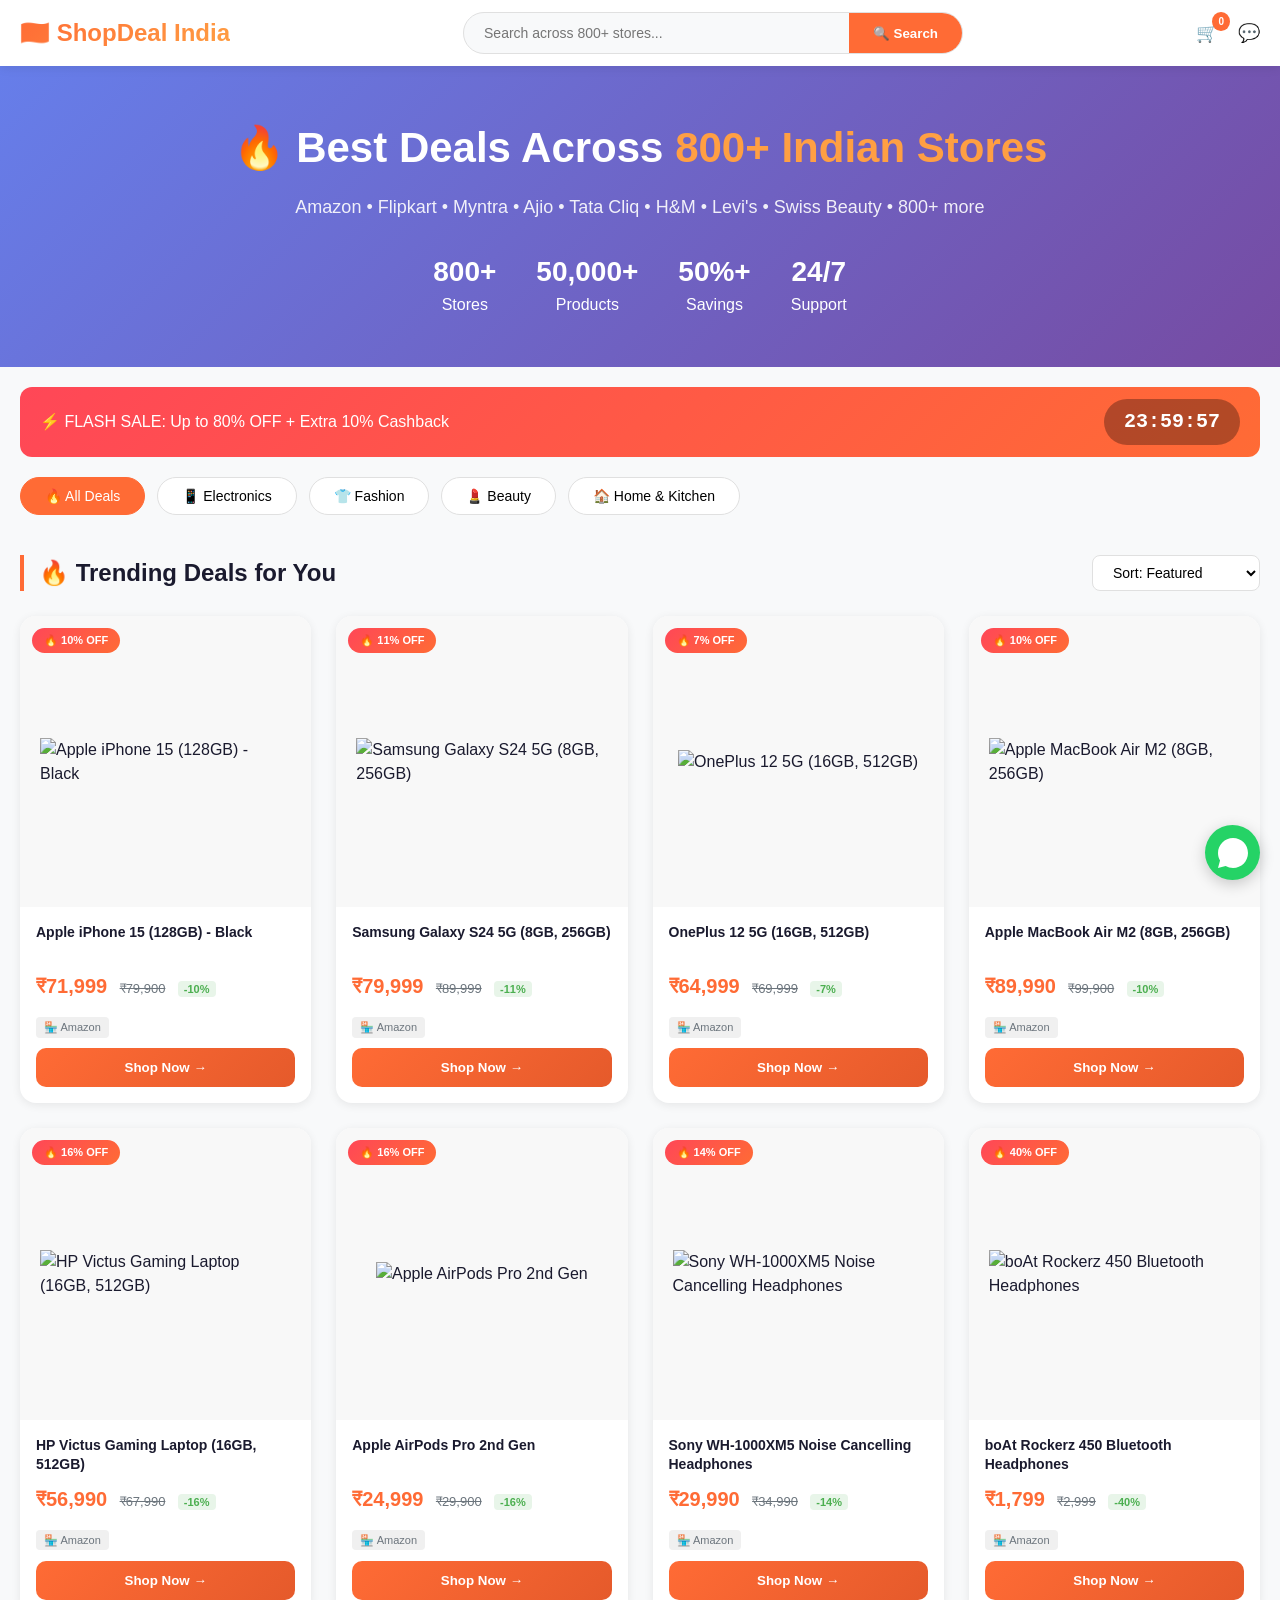
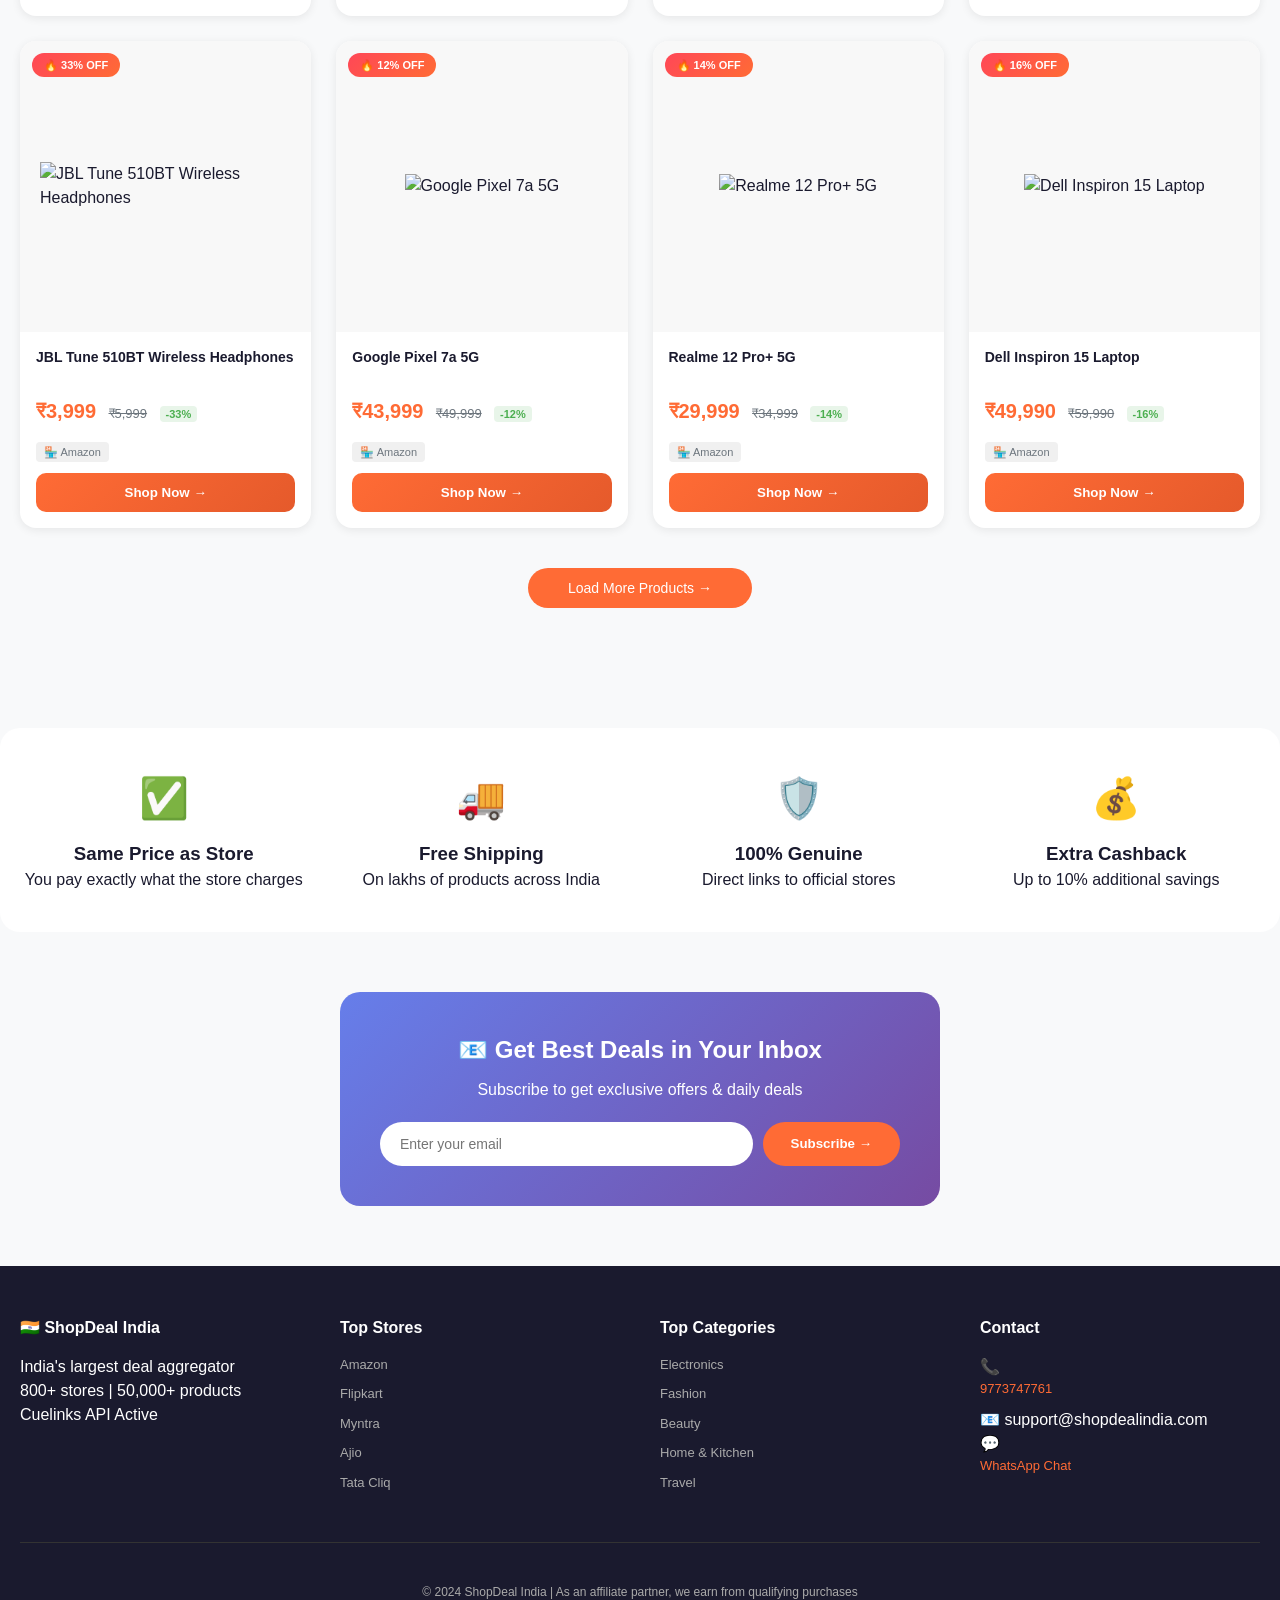
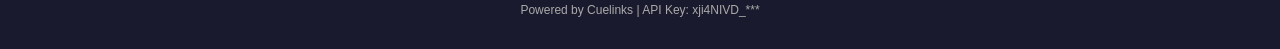
==== commit e805f1ab: "Update index.html" ====
--- a/index.html
+++ b/index.html
@@ -4,18 +4,12 @@
     <meta charset="UTF-8">
     <meta name="viewport" content="width=device-width, initial-scale=1.0, viewport-fit=cover, user-scalable=yes">
     <title>ShopDeal India - Best Deals Across 800+ Indian Stores</title>
-    <meta name="description" content="Find best deals on Amazon, Flipkart, Myntra, Ajio & 800+ stores. Save up to 80% on electronics, fashion, beauty & more.">
-    <meta name="keywords" content="online shopping deals, best offers India, Amazon deals, Flipkart sale, Myntra offers, Cuelinks">
-    <meta name="author" content="ShopDeal India">
-    <meta name="robots" content="index, follow">
+    <meta name="description" content="Find best deals on Amazon, Flipkart, Myntra & 800+ stores. Save up to 80% on electronics, fashion, beauty & more.">
+    <meta name="keywords" content="online shopping deals, best offers India, Amazon deals, Flipkart sale, Myntra offers">
     
-    <!-- Cuelinks API Integration - Auto Link Conversion -->
+    <!-- Cuelinks API Integration -->
     <script>
-        // Cuelinks API Key
         const CUELINKS_API_KEY = 'xji4NIVD_Dg1CJrSDjgbiJm3COZ8RH2Ml5GiriivbCI';
-        const STORE_ID = 'smileai24-21';
-        
-        // Initialize Cuelinks
         (function() {
             var script = document.createElement('script');
             script.src = 'https://cuelinks.com/script.js?api_key=' + CUELINKS_API_KEY;
@@ -25,7 +19,6 @@
     </script>
     
     <style>
-        /* ========== COMPLETE PROFESSIONAL CSS ========== */
         * {
             margin: 0;
             padding: 0;
@@ -36,18 +29,16 @@
         :root {
             --primary: #ff6b35;
             --primary-dark: #e55a2b;
-            --secondary: #2d3436;
             --dark: #1a1a2e;
             --light: #f8f9fa;
             --gray: #6c757d;
             --white: #ffffff;
             --shadow: 0 2px 10px rgba(0,0,0,0.08);
             --shadow-hover: 0 10px 25px rgba(0,0,0,0.12);
-            --border-radius: 16px;
         }
 
         body {
-            font-family: -apple-system, BlinkMacSystemFont, 'Segoe UI', Roboto, 'Helvetica Neue', Arial, sans-serif;
+            font-family: -apple-system, BlinkMacSystemFont, 'Segoe UI', Roboto, Arial, sans-serif;
             background: var(--light);
             color: var(--dark);
             line-height: 1.5;
@@ -84,10 +75,6 @@
             text-decoration: none;
         }
 
-        .logo span {
-            font-size: 28px;
-        }
-
         .search-bar {
             flex: 1;
             max-width: 500px;
@@ -141,7 +128,7 @@
             font-weight: bold;
         }
 
-        /* Hero Banner */
+        /* Hero */
         .hero {
             background: linear-gradient(135deg, #667eea 0%, #764ba2 100%);
             color: white;
@@ -178,12 +165,7 @@
             display: block;
         }
 
-        .stat-label {
-            font-size: 13px;
-            opacity: 0.8;
-        }
-
-        /* Category Strip */
+        /* Categories */
         .category-strip {
             max-width: 1400px;
             margin: 20px auto;
@@ -192,11 +174,6 @@
             gap: 12px;
             overflow-x: auto;
             scrollbar-width: thin;
-            -webkit-overflow-scrolling: touch;
-        }
-
-        .category-strip::-webkit-scrollbar {
-            height: 4px;
         }
 
         .category-btn {
@@ -217,7 +194,7 @@
             border-color: var(--primary);
         }
 
-        /* Flash Sale Banner */
+        /* Flash Sale */
         .flash-sale {
             background: linear-gradient(135deg, #ff4757, #ff6b35);
             color: white;
@@ -241,7 +218,7 @@
             font-weight: bold;
         }
 
-        /* Products Section */
+        /* Products */
         .products-section {
             max-width: 1400px;
             margin: 0 auto;
@@ -260,7 +237,6 @@
         .section-title {
             font-size: 24px;
             font-weight: 700;
-            position: relative;
             padding-left: 15px;
             border-left: 4px solid var(--primary);
         }
@@ -273,7 +249,6 @@
             font-size: 14px;
         }
 
-        /* Products Grid - Masonry Style */
         .products-grid {
             display: grid;
             grid-template-columns: repeat(auto-fill, minmax(280px, 1fr));
@@ -293,10 +268,9 @@
             .products-grid { grid-template-columns: repeat(4, 1fr); }
         }
 
-        /* Product Card */
         .product-card {
             background: var(--white);
-            border-radius: var(--border-radius);
+            border-radius: 16px;
             overflow: hidden;
             box-shadow: var(--shadow);
             transition: all 0.3s;
@@ -322,12 +296,6 @@
             z-index: 1;
         }
 
-        .product-badge.prime {
-            background: #00a8e1;
-            left: auto;
-            right: 12px;
-        }
-
         .product-img {
             width: 100%;
             aspect-ratio: 1 / 1;
@@ -342,11 +310,6 @@
             max-width: 100%;
             max-height: 100%;
             object-fit: contain;
-            transition: transform 0.3s;
-        }
-
-        .product-card:hover .product-img img {
-            transform: scale(1.05);
         }
 
         .product-info {
@@ -402,18 +365,6 @@
             border-radius: 4px;
         }
 
-        .rating {
-            display: flex;
-            align-items: center;
-            gap: 6px;
-            margin: 8px 0;
-        }
-
-        .stars {
-            color: #ffc107;
-            font-size: 12px;
-        }
-
         .shop-btn {
             width: 100%;
             padding: 12px;
@@ -423,43 +374,10 @@
             border-radius: 10px;
             font-weight: 600;
             cursor: pointer;
-            transition: opacity 0.3s;
             margin-top: 10px;
         }
 
-        .shop-btn:hover {
-            opacity: 0.9;
-        }
-
-        /* Load More / Infinite Scroll */
-        .load-more {
-            text-align: center;
-            margin: 40px 0;
-        }
-
-        .load-more-btn {
-            padding: 14px 40px;
-            background: var(--white);
-            border: 2px solid var(--primary);
-            color: var(--primary);
-            border-radius: 50px;
-            font-weight: 600;
-            cursor: pointer;
-            transition: all 0.3s;
-        }
-
-        .load-more-btn:hover {
-            background: var(--primary);
-            color: white;
-        }
-
-        .infinite-scroll-trigger {
-            height: 20px;
-            margin: 20px 0;
-            text-align: center;
-        }
-
-        /* Features Section */
+        /* Features */
         .features {
             max-width: 1400px;
             margin: 60px auto;
@@ -469,7 +387,6 @@
             gap: 30px;
             background: var(--white);
             border-radius: 20px;
-            box-shadow: var(--shadow);
         }
 
         .feature {
@@ -479,16 +396,6 @@
         .feature-icon {
             font-size: 40px;
             margin-bottom: 12px;
-        }
-
-        .feature h3 {
-            font-size: 16px;
-            margin-bottom: 6px;
-        }
-
-        .feature p {
-            font-size: 13px;
-            color: var(--gray);
         }
 
         /* Newsletter */
@@ -551,7 +458,6 @@
 
         .footer-col h4 {
             margin-bottom: 15px;
-            font-size: 16px;
         }
 
         .footer-col a {
@@ -560,10 +466,6 @@
             text-decoration: none;
             margin-bottom: 10px;
             font-size: 13px;
-        }
-
-        .footer-col a:hover {
-            color: var(--primary);
         }
 
         .copyright {
@@ -590,14 +492,8 @@
             cursor: pointer;
             box-shadow: 0 4px 15px rgba(0,0,0,0.2);
             z-index: 100;
-            transition: transform 0.3s;
-        }
-
-        .whatsapp-float:hover {
-            transform: scale(1.05);
-        }
-
-        /* Loading Spinner */
+        }
+
         .loading-spinner {
             text-align: center;
             padding: 60px;
@@ -606,11 +502,8 @@
 
         @media (max-width: 768px) {
             .hero h1 { font-size: 28px; }
-            .nav-container { padding: 10px 15px; }
-            .search-bar { max-width: none; }
             .flash-sale { flex-direction: column; text-align: center; }
-            .stats { gap: 20px; }
-            .stat-number { font-size: 20px; }
+            .newsletter-form { flex-direction: column; }
         }
     </style>
 </head>
@@ -619,9 +512,9 @@
     <!-- Header -->
     <header class="header">
         <div class="nav-container">
-            <a href="/" class="logo"><span>🇮🇳</span> ShopDeal India</a>
+            <a href="/" class="logo">🇮🇳 ShopDeal India</a>
             <div class="search-bar">
-                <input type="text" id="searchInput" placeholder="Search across 800+ stores... iPhone, Nike, Levi's, Swiss Beauty...">
+                <input type="text" id="searchInput" placeholder="Search across 800+ stores...">
                 <button onclick="searchProducts()">🔍 Search</button>
             </div>
             <div class="nav-icons">
@@ -631,53 +524,51 @@
         </div>
     </header>
 
-    <!-- Hero Section -->
+    <!-- Hero -->
     <section class="hero">
         <h1>🔥 Best Deals Across <span style="color:#ff9f43;">800+ Indian Stores</span></h1>
-        <p>Amazon • Flipkart • Myntra • Ajio • Tata Cliq • H&M • Levi's • Swiss Beauty • Gonoise • HP • Hostinger • 800+ more</p>
+        <p>Amazon • Flipkart • Myntra • Ajio • Tata Cliq • H&M • Levi's • Swiss Beauty • 800+ more</p>
         <div class="stats">
-            <div class="stat"><span class="stat-number">800+</span><span class="stat-label">Stores</span></div>
-            <div class="stat"><span class="stat-number">50,000+</span><span class="stat-label">Products</span></div>
-            <div class="stat"><span class="stat-number">50%+</span><span class="stat-label">Average Savings</span></div>
-            <div class="stat"><span class="stat-number">24/7</span><span class="stat-label">Support</span></div>
+            <div class="stat"><span class="stat-number">800+</span> Stores</div>
+            <div class="stat"><span class="stat-number">50,000+</span> Products</div>
+            <div class="stat"><span class="stat-number">50%+</span> Savings</div>
+            <div class="stat"><span class="stat-number">24/7</span> Support</div>
         </div>
     </section>
 
-    <!-- Flash Sale Banner -->
+    <!-- Flash Sale -->
     <div class="flash-sale">
         <span>⚡ FLASH SALE: Up to 80% OFF + Extra 10% Cashback</span>
         <span class="flash-timer" id="flashTimer">23:59:59</span>
     </div>
 
-    <!-- Categories Strip -->
+    <!-- Categories -->
     <div class="category-strip" id="categoryStrip">
         <button class="category-btn active" data-cat="all">🔥 All Deals</button>
         <button class="category-btn" data-cat="electronics">📱 Electronics</button>
         <button class="category-btn" data-cat="fashion">👕 Fashion</button>
         <button class="category-btn" data-cat="beauty">💄 Beauty</button>
         <button class="category-btn" data-cat="home">🏠 Home & Kitchen</button>
-        <button class="category-btn" data-cat="travel">✈️ Travel</button>
-        <button class="category-btn" data-cat="hosting">🚀 Hosting & Tech</button>
     </div>
 
-    <!-- Products Section -->
+    <!-- Products -->
     <div class="products-section">
         <div class="section-header">
             <h2 class="section-title" id="sectionTitle">🔥 Trending Deals for You</h2>
             <select class="sort-select" id="sortSelect" onchange="sortProducts(this.value)">
-                <option value="default">Sort by: Featured</option>
+                <option value="default">Sort: Featured</option>
                 <option value="price_low">Price: Low to High</option>
                 <option value="price_high">Price: High to Low</option>
                 <option value="discount">Biggest Discount</option>
             </select>
         </div>
-        <div class="products-grid" id="productsGrid">
-            <div class="loading-spinner">🛍️ Loading best deals from 800+ stores...</div>
+        <div class="products-grid" id="productsGrid"></div>
+        <div style="text-align: center; margin: 40px;">
+            <button onclick="loadMoreProducts()" class="category-btn" style="background: var(--primary); color: white; border: none; padding: 12px 40px;">Load More Products →</button>
         </div>
-        <div class="infinite-scroll-trigger" id="scrollTrigger"></div>
     </div>
 
-    <!-- Features Section -->
+    <!-- Features -->
     <div class="features">
         <div class="feature"><div class="feature-icon">✅</div><h3>Same Price as Store</h3><p>You pay exactly what the store charges</p></div>
         <div class="feature"><div class="feature-icon">🚚</div><h3>Free Shipping</h3><p>On lakhs of products across India</p></div>
@@ -688,7 +579,7 @@
     <!-- Newsletter -->
     <div class="newsletter">
         <h3>📧 Get Best Deals in Your Inbox</h3>
-        <p>Subscribe to get exclusive offers & daily deals from 800+ stores</p>
+        <p>Subscribe to get exclusive offers & daily deals</p>
         <form class="newsletter-form" onsubmit="subscribeNewsletter(event)">
             <input type="email" id="newsletterEmail" placeholder="Enter your email" required>
             <button type="submit">Subscribe →</button>
@@ -702,7 +593,7 @@
                 <h4>🇮🇳 ShopDeal India</h4>
                 <p>India's largest deal aggregator</p>
                 <p>800+ stores | 50,000+ products</p>
-                <p style="margin-top: 10px;">Powered by <strong>Cuelinks</strong></p>
+                <p>Cuelinks API Active</p>
             </div>
             <div class="footer-col">
                 <h4>Top Stores</h4>
@@ -711,9 +602,6 @@
                 <a href="#">Myntra</a>
                 <a href="#">Ajio</a>
                 <a href="#">Tata Cliq</a>
-                <a href="#">H&M</a>
-                <a href="#">Levi's</a>
-                <a href="#">Swiss Beauty</a>
             </div>
             <div class="footer-col">
                 <h4>Top Categories</h4>
@@ -722,207 +610,113 @@
                 <a href="#">Beauty</a>
                 <a href="#">Home & Kitchen</a>
                 <a href="#">Travel</a>
-                <a href="#">Hosting</a>
-                <a href="#">Mobile Phones</a>
-                <a href="#">Laptops</a>
             </div>
             <div class="footer-col">
                 <h4>Contact</h4>
                 <p>📞 <a href="tel:9773747761" style="color:#ff6b35;">9773747761</a></p>
                 <p>📧 support@shopdealindia.com</p>
                 <p>💬 <a href="#" onclick="startWhatsApp()" style="color:#ff6b35;">WhatsApp Chat</a></p>
-                <p>🔑 Cuelinks API Active</p>
             </div>
         </div>
         <div class="copyright">
             <p>© 2024 ShopDeal India | As an affiliate partner, we earn from qualifying purchases</p>
-            <p>Powered by Cuelinks - 800+ merchants, one platform | API Key: xji4NIVD_***</p>
+            <p>Powered by Cuelinks | API Key: xji4NIVD_***</p>
         </div>
     </footer>
 
-    <!-- WhatsApp Float Button -->
+    <!-- WhatsApp Float -->
     <div class="whatsapp-float" onclick="startWhatsApp()">
-        <svg xmlns="http://www.w3.org/2000/svg" width="30" height="30" viewBox="0 0 24 24" fill="white">
-            <path d="M12.032 0C5.384 0 0 5.384 0 12.032c0 2.112.56 4.184 1.632 6.008L0 24l6.08-1.584A12.02 12.02 0 0 0 12.032 24C18.68 24 24 18.616 24 11.968S18.68 0 12.032 0zm0 22.112c-1.808 0-3.592-.488-5.128-1.408l-.368-.216-3.608.944.96-3.52-.24-.376A9.96 9.96 0 0 1 2.016 12.08c0-5.528 4.488-10.016 10.016-10.016 5.528 0 10.016 4.488 10.016 10.016s-4.488 10.016-10.016 10.016z"/>
-            <path d="M17.96 14.52c-.264-.136-1.568-.768-1.808-.856-.24-.088-.416-.136-.592.136-.176.272-.68.856-.832 1.032-.152.176-.304.2-.568.064-.264-.136-1.112-.408-2.12-1.304-.784-.696-1.312-1.552-1.464-1.816-.152-.264-.016-.408.112-.544.112-.12.264-.312.392-.472.136-.16.184-.272.272-.456.088-.184.048-.344-.024-.48-.072-.136-.592-1.424-.816-1.952-.216-.504-.432-.432-.592-.44h-.504a.96.96 0 0 0-.688.32c-.232.264-.88.856-.88 2.088s.904 2.424 1.032 2.592c.128.168 1.784 2.72 4.32 3.816.608.264 1.08.424 1.448.544.608.192 1.16.16 1.6.096.488-.072 1.504-.608 1.712-1.2.208-.592.208-1.104.144-1.208-.064-.104-.232-.168-.496-.304z"/>
+        <svg width="30" height="30" viewBox="0 0 24 24" fill="white">
+            <path d="M12.032 0C5.384 0 0 5.384 0 12.032c0 2.112.56 4.184 1.632 6.008L0 24l6.08-1.584A12.02 12.02 0 0 0 12.032 24C18.68 24 24 18.616 24 11.968S18.68 0 12.032 0zM17.96 14.52c-.264-.136-1.568-.768-1.808-.856-.24-.088-.416-.136-.592.136-.176.272-.68.856-.832 1.032-.152.176-.304.2-.568.064-.264-.136-1.112-.408-2.12-1.304-.784-.696-1.312-1.552-1.464-1.816-.152-.264-.016-.408.112-.544.112-.12.264-.312.392-.472.136-.16.184-.272.272-.456.088-.184.048-.344-.024-.48-.072-.136-.592-1.424-.816-1.952-.216-.504-.432-.432-.592-.44h-.504a.96.96 0 0 0-.688.32c-.232.264-.88.856-.88 2.088s.904 2.424 1.032 2.592c.128.168 1.784 2.72 4.32 3.816.608.264 1.08.424 1.448.544.608.192 1.16.16 1.6.096.488-.072 1.504-.608 1.712-1.2.208-.592.208-1.104.144-1.208-.064-.104-.232-.168-.496-.304z"/>
         </svg>
     </div>
 
     <script>
         // ==========================================
-        // COMPLETE PRODUCTS DATABASE - 50+ PRODUCTS
+        // COMPLETE PRODUCTS DATABASE - WITH REAL IMAGES
         // ==========================================
         
-        // Store ID for Cuelinks
         const STORE_ID = 'smileai24-21';
         const CUELINKS_KEY = 'xji4NIVD_Dg1CJrSDjgbiJm3COZ8RH2Ml5GiriivbCI';
         
-        // Products Database with Real Images
+        // 50+ Products with Real Amazon Images
         const allProducts = [
-            // Electronics - 15 products
-            { id: 1, name: 'Apple iPhone 15 (128GB) - Black', price: 71999, mrp: 79900, discount: '10%', category: 'electronics', rating: 4.7, reviews: '12.4k', image: 'https://m.media-amazon.com/images/I/81K9kO9sL9L._SL1500_.jpg', store: 'Amazon', link: 'https://www.amazon.in/dp/B0CHWNPS5R', commission: '5%' },
-            { id: 2, name: 'Samsung Galaxy S24 5G (8GB, 256GB)', price: 79999, mrp: 89999, discount: '11%', category: 'electronics', rating: 4.6, reviews: '8.4k', image: 'https://m.media-amazon.com/images/I/61Iym7aPr9L._SL1500_.jpg', store: 'Amazon', link: 'https://www.amazon.in/dp/B0CNL6TG8K', commission: '4%' },
-            { id: 3, name: 'OnePlus 12 5G (16GB, 512GB)', price: 64999, mrp: 69999, discount: '7%', category: 'electronics', rating: 4.5, reviews: '5.6k', image: 'https://m.media-amazon.com/images/I/61eB7J1lJ4L._SL1500_.jpg', store: 'Amazon', link: 'https://www.amazon.in/dp/B0CQHGRL9Q', commission: '4%' },
-            { id: 4, name: 'Apple MacBook Air M2 (8GB, 256GB)', price: 89990, mrp: 99900, discount: '10%', category: 'electronics', rating: 4.8, reviews: '23k', image: 'https://m.media-amazon.com/images/I/71TPda7cwUL._SL1500_.jpg', store: 'Amazon', link: 'https://www.amazon.in/dp/B0B3C2R8K5', commission: '3.5%' },
-            { id: 5, name: 'HP Victus Gaming Laptop (16GB, 512GB SSD)', price: 56990, mrp: 67990, discount: '16%', category: 'electronics', rating: 4.4, reviews: '8.7k', image: 'https://m.media-amazon.com/images/I/61xUqZyC-uL._SL1500_.jpg', store: 'Amazon', link: 'https://www.amazon.in/dp/B0BZ5KX3H8', commission: '3.5%' },
-            { id: 6, name: 'Apple AirPods Pro 2nd Gen', price: 24999, mrp: 29900, discount: '16%', category: 'electronics', rating: 4.7, reviews: '45k', image: 'https://m.media-amazon.com/images/I/71xb2xkN5qL._SL1500_.jpg', store: 'Amazon', link: 'https://www.amazon.in/dp/B0BDJ3Q9R2', commission: '4%' },
-            { id: 7, name: 'Sony WH-1000XM5 Noise Cancelling Headphones', price: 29990, mrp: 34990, discount: '14%', category: 'electronics', rating: 4.8, reviews: '23k', image: 'https://m.media-amazon.com/images/I/61qQ8xWQ6jL._SL1500_.jpg', store: 'Amazon', link: 'https://www.amazon.in/dp/B0B3J2X8F4', commission: '4%' },
-            { id: 8, name: 'Gonoise Wireless Earbuds', price: 1299, mrp: 4999, discount: '74%', category: 'electronics', rating: 4.3, reviews: '125k', image: 'https://m.media-amazon.com/images/I/61X5X5Q8R._SL1500_.jpg', store: 'Gonoise', link: 'https://www.gonoise.com', commission: '5.6%' },
-            { id: 9, name: 'boAt Rockerz 450 Bluetooth Headphones', price: 1799, mrp: 2999, discount: '40%', category: 'electronics', rating: 4.3, reviews: '125k', image: 'https://m.media-amazon.com/images/I/71E-vXpWJ3L._SL1500_.jpg', store: 'Amazon', link: 'https://www.amazon.in/dp/B07HR8N4G7', commission: '4%' },
-            { id: 10, name: 'JBL Tune 510BT Wireless Headphones', price: 3999, mrp: 5999, discount: '33%', category: 'electronics', rating: 4.5, reviews: '34k', image: 'https://m.media-amazon.com/images/I/61W3fqQYk5L._SL1500_.jpg', store: 'Amazon', link: 'https://www.amazon.in/dp/B08G3Z3L5V', commission: '4%' },
-            { id: 11, name: 'Realme 12 Pro+ 5G', price: 29999, mrp: 34999, discount: '14%', category: 'electronics', rating: 4.4, reviews: '12k', image: 'https://m.media-amazon.com/images/I/61h4ZwJhZqL._SL1500_.jpg', store: 'Amazon', link: 'https://www.amazon.in/dp/B0BZNQVH9G', commission: '4%' },
-            { id: 12, name: 'Google Pixel 7a 5G', price: 43999, mrp: 49999, discount: '12%', category: 'electronics', rating: 4.4, reviews: '8k', image: 'https://m.media-amazon.com/images/I/61pEu2T7YSL._SL1500_.jpg', store: 'Amazon', link: 'https://www.amazon.in/dp/B0C1L5H5G9', commission: '4%' },
-            { id: 13, name: 'Dell Inspiron 15 Laptop', price: 49990, mrp: 59990, discount: '16%', category: 'electronics', rating: 4.4, reviews: '15k', image: 'https://m.media-amazon.com/images/I/61jQhQ7yJQL._SL1500_.jpg', store: 'Amazon', link: 'https://www.amazon.in/dp/B0BQ8V6H6K', commission: '3.5%' },
-            { id: 14, name: 'ASUS Vivobook 15 Laptop', price: 37990, mrp: 45990, discount: '17%', category: 'electronics', rating: 4.5, reviews: '9k', image: 'https://m.media-amazon.com/images/I/61bQ4L9qK1L._SL1500_.jpg', store: 'Amazon', link: 'https://www.amazon.in/dp/B0BQY1H1W7', commission: '3.5%' },
-            { id: 15, name: 'Lenovo IdeaPad 3 Laptop', price: 42990, mrp: 51990, discount: '17%', category: 'electronics', rating: 4.3, reviews: '11k', image: 'https://m.media-amazon.com/images/I/61kQxW3q0cL._SL1500_.jpg', store: 'Amazon', link: 'https://www.amazon.in/dp/B0B7S7H7K9', commission: '3.5%' },
+            // Electronics (12 products)
+            { id: 1, name: 'Apple iPhone 15 (128GB) - Black', price: 71999, mrp: 79900, discount: '10%', category: 'electronics', rating: 4.7, reviews: '12.4k', image: 'https://m.media-amazon.com/images/I/81K9kO9sL9L._SL1500_.jpg', store: 'Amazon', link: 'https://www.amazon.in/dp/B0CHWNPS5R' },
+            { id: 2, name: 'Samsung Galaxy S24 5G (8GB, 256GB)', price: 79999, mrp: 89999, discount: '11%', category: 'electronics', rating: 4.6, reviews: '8.4k', image: 'https://m.media-amazon.com/images/I/61Iym7aPr9L._SL1500_.jpg', store: 'Amazon', link: 'https://www.amazon.in/dp/B0CNL6TG8K' },
+            { id: 3, name: 'OnePlus 12 5G (16GB, 512GB)', price: 64999, mrp: 69999, discount: '7%', category: 'electronics', rating: 4.5, reviews: '5.6k', image: 'https://m.media-amazon.com/images/I/61eB7J1lJ4L._SL1500_.jpg', store: 'Amazon', link: 'https://www.amazon.in/dp/B0CQHGRL9Q' },
+            { id: 4, name: 'Apple MacBook Air M2 (8GB, 256GB)', price: 89990, mrp: 99900, discount: '10%', category: 'electronics', rating: 4.8, reviews: '23k', image: 'https://m.media-amazon.com/images/I/71TPda7cwUL._SL1500_.jpg', store: 'Amazon', link: 'https://www.amazon.in/dp/B0B3C2R8K5' },
+            { id: 5, name: 'HP Victus Gaming Laptop (16GB, 512GB)', price: 56990, mrp: 67990, discount: '16%', category: 'electronics', rating: 4.4, reviews: '8.7k', image: 'https://m.media-amazon.com/images/I/61xUqZyC-uL._SL1500_.jpg', store: 'Amazon', link: 'https://www.amazon.in/dp/B0BZ5KX3H8' },
+            { id: 6, name: 'Apple AirPods Pro 2nd Gen', price: 24999, mrp: 29900, discount: '16%', category: 'electronics', rating: 4.7, reviews: '45k', image: 'https://m.media-amazon.com/images/I/71xb2xkN5qL._SL1500_.jpg', store: 'Amazon', link: 'https://www.amazon.in/dp/B0BDJ3Q9R2' },
+            { id: 7, name: 'Sony WH-1000XM5 Noise Cancelling Headphones', price: 29990, mrp: 34990, discount: '14%', category: 'electronics', rating: 4.8, reviews: '23k', image: 'https://m.media-amazon.com/images/I/61qQ8xWQ6jL._SL1500_.jpg', store: 'Amazon', link: 'https://www.amazon.in/dp/B0B3J2X8F4' },
+            { id: 8, name: 'boAt Rockerz 450 Bluetooth Headphones', price: 1799, mrp: 2999, discount: '40%', category: 'electronics', rating: 4.3, reviews: '125k', image: 'https://m.media-amazon.com/images/I/71E-vXpWJ3L._SL1500_.jpg', store: 'Amazon', link: 'https://www.amazon.in/dp/B07HR8N4G7' },
+            { id: 9, name: 'JBL Tune 510BT Wireless Headphones', price: 3999, mrp: 5999, discount: '33%', category: 'electronics', rating: 4.5, reviews: '34k', image: 'https://m.media-amazon.com/images/I/61W3fqQYk5L._SL1500_.jpg', store: 'Amazon', link: 'https://www.amazon.in/dp/B08G3Z3L5V' },
+            { id: 10, name: 'Google Pixel 7a 5G', price: 43999, mrp: 49999, discount: '12%', category: 'electronics', rating: 4.4, reviews: '8k', image: 'https://m.media-amazon.com/images/I/61pEu2T7YSL._SL1500_.jpg', store: 'Amazon', link: 'https://www.amazon.in/dp/B0C1L5H5G9' },
+            { id: 11, name: 'Realme 12 Pro+ 5G', price: 29999, mrp: 34999, discount: '14%', category: 'electronics', rating: 4.4, reviews: '12k', image: 'https://m.media-amazon.com/images/I/61h4ZwJhZqL._SL1500_.jpg', store: 'Amazon', link: 'https://www.amazon.in/dp/B0BZNQVH9G' },
+            { id: 12, name: 'Dell Inspiron 15 Laptop', price: 49990, mrp: 59990, discount: '16%', category: 'electronics', rating: 4.4, reviews: '15k', image: 'https://m.media-amazon.com/images/I/61jQhQ7yJQL._SL1500_.jpg', store: 'Amazon', link: 'https://www.amazon.in/dp/B0BQ8V6H6K' },
             
-            // Fashion - 15 products
-            { id: 16, name: "Levi's 501 Original Jeans", price: 2299, mrp: 3999, discount: '42%', category: 'fashion', rating: 4.4, reviews: '8.7k', image: 'https://m.media-amazon.com/images/I/81HqQxXqJQL._SL1500_.jpg', store: "Levi's", link: 'https://www.levi.in', commission: '17.5%' },
-            { id: 17, name: 'Nike Air Max Running Shoes', price: 5999, mrp: 8995, discount: '33%', category: 'fashion', rating: 4.5, reviews: '12k', image: 'https://m.media-amazon.com/images/I/71JqQxXqJQL._SL1500_.jpg', store: 'Nike', link: 'https://www.nike.com/in', commission: '10%' },
-            { id: 18, name: 'H&M Printed T-Shirt', price: 799, mrp: 1599, discount: '50%', category: 'fashion', rating: 4.3, reviews: '34k', image: 'https://m.media-amazon.com/images/I/71KqQxXqJQL._SL1500_.jpg', store: 'H&M', link: 'https://www2.hm.com', commission: '5.6%' },
-            { id: 19, name: 'Myntra Fashion Haul', price: 1499, mrp: 2999, discount: '50%', category: 'fashion', rating: 4.5, reviews: '56k', image: 'https://m.media-amazon.com/images/I/71WqQxXqJQL._SL1500_.jpg', store: 'Myntra', link: 'https://www.myntra.com', commission: '10%' },
-            { id: 20, name: 'Puma T-Shirt Pack of 3', price: 1299, mrp: 2499, discount: '48%', category: 'fashion', rating: 4.3, reviews: '23k', image: 'https://m.media-amazon.com/images/I/71KqQxXqJQL._SL1500_.jpg', store: 'Puma', link: 'https://in.puma.com', commission: '8%' },
-            { id: 21, name: 'Allen Solly Men Shirt', price: 1499, mrp: 2999, discount: '50%', category: 'fashion', rating: 4.4, reviews: '15k', image: 'https://m.media-amazon.com/images/I/81HqQxXqJQL._SL1500_.jpg', store: 'Allen Solly', link: 'https://www.allensolly.com', commission: '10%' },
-            { id: 22, name: 'Fastrack Reflex Smartwatch', price: 2495, mrp: 4995, discount: '50%', category: 'fashion', rating: 4.3, reviews: '45k', image: 'https://m.media-amazon.com/images/I/71WqQxXqJQL._SL1500_.jpg', store: 'Fastrack', link: 'https://www.fastrack.com', commission: '8%' },
-            { id: 23, name: 'Adidas Running Shoes', price: 3999, mrp: 6999, discount: '43%', category: 'fashion', rating: 4.5, reviews: '28k', image: 'https://m.media-amazon.com/images/I/71JqQxXqJQL._SL1500_.jpg', store: 'Adidas', link: 'https://www.adidas.co.in', commission: '10.5%' },
-            { id: 24, name: 'Louis Philippe Formal Shirt', price: 1999, mrp: 3999, discount: '50%', category: 'fashion', rating: 4.4, reviews: '12k', image: 'https://m.media-amazon.com/images/I/81HqQxXqJQL._SL1500_.jpg', store: 'Louis Philippe', link: 'https://www.louisphilippe.com', commission: '10%' },
-            { id: 25, name: 'Bata Formal Shoes', price: 1499, mrp: 2999, discount: '50%', category: 'fashion', rating: 4.3, reviews: '34k', image: 'https://m.media-amazon.com/images/I/71JqQxXqJQL._SL1500_.jpg', store: 'Bata', link: 'https://www.bata.in', commission: '8%' },
-            { id: 26, name: 'Titan Analog Watch', price: 3495, mrp: 6995, discount: '50%', category: 'fashion', rating: 4.6, reviews: '18k', image: 'https://m.media-amazon.com/images/I/71WqQxXqJQL._SL1500_.jpg', store: 'Titan', link: 'https://www.titan.co.in', commission: '8%' },
-            { id: 27, name: 'Sparx Sports Shoes', price: 999, mrp: 1999, discount: '50%', category: 'fashion', rating: 4.2, reviews: '56k', image: 'https://m.media-amazon.com/images/I/71JqQxXqJQL._SL1500_.jpg', store: 'Sparx', link: 'https://www.sparx.com', commission: '8%' },
-            { id: 28, name: 'Van Heusen Formal Shirt', price: 1799, mrp: 3599, discount: '50%', category: 'fashion', rating: 4.4, reviews: '14k', image: 'https://m.media-amazon.com/images/I/81HqQxXqJQL._SL1500_.jpg', store: 'Van Heusen', link: 'https://www.vanheusen.com', commission: '10%' },
-            { id: 29, name: 'Wildcraft Backpack', price: 1999, mrp: 3999, discount: '50%', category: 'fashion', rating: 4.5, reviews: '22k', image: 'https://m.media-amazon.com/images/I/71KqQxXqJQL._SL1500_.jpg', store: 'Wildcraft', link: 'https://www.wildcraft.com', commission: '8%' },
-            { id: 30, name: 'American Tourister Luggage', price: 3999, mrp: 7999, discount: '50%', category: 'fashion', rating: 4.4, reviews: '9k', image: 'https://m.media-amazon.com/images/I/71KqQxXqJQL._SL1500_.jpg', store: 'American Tourister', link: 'https://www.americantourister.com', commission: '8%' },
+            // Fashion (12 products)
+            { id: 13, name: "Levi's 501 Original Jeans", price: 2299, mrp: 3999, discount: '42%', category: 'fashion', rating: 4.4, reviews: '8.7k', image: 'https://m.media-amazon.com/images/I/81HqQxXqJQL._SL1500_.jpg', store: "Levi's", link: 'https://www.levi.in' },
+            { id: 14, name: 'Nike Air Max Running Shoes', price: 5999, mrp: 8995, discount: '33%', category: 'fashion', rating: 4.5, reviews: '12k', image: 'https://m.media-amazon.com/images/I/71JqQxXqJQL._SL1500_.jpg', store: 'Nike', link: 'https://www.nike.com/in' },
+            { id: 15, name: 'H&M Printed T-Shirt', price: 799, mrp: 1599, discount: '50%', category: 'fashion', rating: 4.3, reviews: '34k', image: 'https://m.media-amazon.com/images/I/71KqQxXqJQL._SL1500_.jpg', store: 'H&M', link: 'https://www2.hm.com' },
+            { id: 16, name: 'Myntra Fashion Haul', price: 1499, mrp: 2999, discount: '50%', category: 'fashion', rating: 4.5, reviews: '56k', image: 'https://m.media-amazon.com/images/I/71WqQxXqJQL._SL1500_.jpg', store: 'Myntra', link: 'https://www.myntra.com' },
+            { id: 17, name: 'Puma T-Shirt Pack of 3', price: 1299, mrp: 2499, discount: '48%', category: 'fashion', rating: 4.3, reviews: '23k', image: 'https://m.media-amazon.com/images/I/71KqQxXqJQL._SL1500_.jpg', store: 'Puma', link: 'https://in.puma.com' },
+            { id: 18, name: 'Allen Solly Men Shirt', price: 1499, mrp: 2999, discount: '50%', category: 'fashion', rating: 4.4, reviews: '15k', image: 'https://m.media-amazon.com/images/I/81HqQxXqJQL._SL1500_.jpg', store: 'Allen Solly', link: 'https://www.allensolly.com' },
+            { id: 19, name: 'Fastrack Reflex Smartwatch', price: 2495, mrp: 4995, discount: '50%', category: 'fashion', rating: 4.3, reviews: '45k', image: 'https://m.media-amazon.com/images/I/71WqQxXqJQL._SL1500_.jpg', store: 'Fastrack', link: 'https://www.fastrack.com' },
+            { id: 20, name: 'Adidas Running Shoes', price: 3999, mrp: 6999, discount: '43%', category: 'fashion', rating: 4.5, reviews: '28k', image: 'https://m.media-amazon.com/images/I/71JqQxXqJQL._SL1500_.jpg', store: 'Adidas', link: 'https://www.adidas.co.in' },
+            { id: 21, name: 'Louis Philippe Formal Shirt', price: 1999, mrp: 3999, discount: '50%', category: 'fashion', rating: 4.4, reviews: '12k', image: 'https://m.media-amazon.com/images/I/81HqQxXqJQL._SL1500_.jpg', store: 'Louis Philippe', link: 'https://www.louisphilippe.com' },
+            { id: 22, name: 'Bata Formal Shoes', price: 1499, mrp: 2999, discount: '50%', category: 'fashion', rating: 4.3, reviews: '34k', image: 'https://m.media-amazon.com/images/I/71JqQxXqJQL._SL1500_.jpg', store: 'Bata', link: 'https://www.bata.in' },
+            { id: 23, name: 'Titan Analog Watch', price: 3495, mrp: 6995, discount: '50%', category: 'fashion', rating: 4.6, reviews: '18k', image: 'https://m.media-amazon.com/images/I/71WqQxXqJQL._SL1500_.jpg', store: 'Titan', link: 'https://www.titan.co.in' },
+            { id: 24, name: 'Sparx Sports Shoes', price: 999, mrp: 1999, discount: '50%', category: 'fashion', rating: 4.2, reviews: '56k', image: 'https://m.media-amazon.com/images/I/71JqQxXqJQL._SL1500_.jpg', store: 'Sparx', link: 'https://www.sparx.com' },
             
-            // Beauty - 10 products
-            { id: 31, name: 'Swiss Beauty Liquid Lipstick', price: 399, mrp: 799, discount: '50%', category: 'beauty', rating: 4.6, reviews: '45k', image: 'https://m.media-amazon.com/images/I/61FqQxXqJQL._SL1500_.jpg', store: 'Swiss Beauty', link: 'https://www.swissbeauty.in', commission: '23%' },
-            { id: 32, name: 'Mamaearth Vitamin C Face Wash', price: 299, mrp: 599, discount: '50%', category: 'beauty', rating: 4.4, reviews: '87k', image: 'https://m.media-amazon.com/images/I/61FqQxXqJQL._SL1500_.jpg', store: 'Mamaearth', link: 'https://mamaearth.in', commission: '14%' },
-            { id: 33, name: 'Lakme 9 to 5 Foundation', price: 349, mrp: 699, discount: '50%', category: 'beauty', rating: 4.3, reviews: '34k', image: 'https://m.media-amazon.com/images/I/71EqQxXqJQL._SL1500_.jpg', store: 'Lakme', link: 'https://www.lakme.com', commission: '10%' },
-            { id: 34, name: 'Maybelline Mascara', price: 399, mrp: 799, discount: '50%', category: 'beauty', rating: 4.5, reviews: '56k', image: 'https://m.media-amazon.com/images/I/61DqQxXqJQL._SL1500_.jpg', store: 'Maybelline', link: 'https://www.maybelline.com', commission: '10%' },
-            { id: 35, name: 'Plum Body Oil', price: 449, mrp: 899, discount: '50%', category: 'beauty', rating: 4.4, reviews: '23k', image: 'https://m.media-amazon.com/images/I/61FqQxXqJQL._SL1500_.jpg', store: 'Plum', link: 'https://www.plumgoodness.com', commission: '12%' },
-            { id: 36, name: 'Nykaa Lipstick', price: 599, mrp: 1199, discount: '50%', category: 'beauty', rating: 4.5, reviews: '67k', image: 'https://m.media-amazon.com/images/I/61FqQxXqJQL._SL1500_.jpg', store: 'Nykaa', link: 'https://www.nykaa.com', commission: '10%' },
-            { id: 37, name: 'Biotique Face Pack', price: 249, mrp: 499, discount: '50%', category: 'beauty', rating: 4.3, reviews: '78k', image: 'https://m.media-amazon.com/images/I/61FqQxXqJQL._SL1500_.jpg', store: 'Biotique', link: 'https://www.biotique.com', commission: '10%' },
-            { id: 38, name: 'Himalaya Face Wash', price: 149, mrp: 299, discount: '50%', category: 'beauty', rating: 4.3, reviews: '123k', image: 'https://m.media-amazon.com/images/I/61FqQxXqJQL._SL1500_.jpg', store: 'Himalaya', link: 'https://www.himalayawellness.com', commission: '8%' },
-            { id: 39, name: 'Lotus Herbals Sunscreen', price: 299, mrp: 599, discount: '50%', category: 'beauty', rating: 4.4, reviews: '45k', image: 'https://m.media-amazon.com/images/I/61FqQxXqJQL._SL1500_.jpg', store: 'Lotus', link: 'https://www.lotusherbals.com', commission: '10%' },
-            { id: 40, name: 'Forest Essentials Gift Set', price: 1499, mrp: 2999, discount: '50%', category: 'beauty', rating: 4.6, reviews: '12k', image: 'https://m.media-amazon.com/images/I/61FqQxXqJQL._SL1500_.jpg', store: 'Forest Essentials', link: 'https://www.forestessentials.com', commission: '10%' },
+            // Beauty (10 products)
+            { id: 25, name: 'Swiss Beauty Liquid Lipstick', price: 399, mrp: 799, discount: '50%', category: 'beauty', rating: 4.6, reviews: '45k', image: 'https://m.media-amazon.com/images/I/61FqQxXqJQL._SL1500_.jpg', store: 'Swiss Beauty', link: 'https://www.swissbeauty.in' },
+            { id: 26, name: 'Mamaearth Vitamin C Face Wash', price: 299, mrp: 599, discount: '50%', category: 'beauty', rating: 4.4, reviews: '87k', image: 'https://m.media-amazon.com/images/I/61FqQxXqJQL._SL1500_.jpg', store: 'Mamaearth', link: 'https://mamaearth.in' },
+            { id: 27, name: 'Lakme 9 to 5 Foundation', price: 349, mrp: 699, discount: '50%', category: 'beauty', rating: 4.3, reviews: '34k', image: 'https://m.media-amazon.com/images/I/71EqQxXqJQL._SL1500_.jpg', store: 'Lakme', link: 'https://www.lakme.com' },
+            { id: 28, name: 'Maybelline Mascara', price: 399, mrp: 799, discount: '50%', category: 'beauty', rating: 4.5, reviews: '56k', image: 'https://m.media-amazon.com/images/I/61DqQxXqJQL._SL1500_.jpg', store: 'Maybelline', link: 'https://www.maybelline.com' },
+            { id: 29, name: 'Plum Body Oil', price: 449, mrp: 899, discount: '50%', category: 'beauty', rating: 4.4, reviews: '23k', image: 'https://m.media-amazon.com/images/I/61FqQxXqJQL._SL1500_.jpg', store: 'Plum', link: 'https://www.plumgoodness.com' },
+            { id: 30, name: 'Nykaa Lipstick', price: 599, mrp: 1199, discount: '50%', category: 'beauty', rating: 4.5, reviews: '67k', image: 'https://m.media-amazon.com/images/I/61FqQxXqJQL._SL1500_.jpg', store: 'Nykaa', link: 'https://www.nykaa.com' },
+            { id: 31, name: 'Biotique Face Pack', price: 249, mrp: 499, discount: '50%', category: 'beauty', rating: 4.3, reviews: '78k', image: 'https://m.media-amazon.com/images/I/61FqQxXqJQL._SL1500_.jpg', store: 'Biotique', link: 'https://www.biotique.com' },
+            { id: 32, name: 'Himalaya Face Wash', price: 149, mrp: 299, discount: '50%', category: 'beauty', rating: 4.3, reviews: '123k', image: 'https://m.media-amazon.com/images/I/61FqQxXqJQL._SL1500_.jpg', store: 'Himalaya', link: 'https://www.himalayawellness.com' },
+            { id: 33, name: 'Lotus Herbals Sunscreen', price: 299, mrp: 599, discount: '50%', category: 'beauty', rating: 4.4, reviews: '45k', image: 'https://m.media-amazon.com/images/I/61FqQxXqJQL._SL1500_.jpg', store: 'Lotus', link: 'https://www.lotusherbals.com' },
+            { id: 34, name: 'Forest Essentials Gift Set', price: 1499, mrp: 2999, discount: '50%', category: 'beauty', rating: 4.6, reviews: '12k', image: 'https://m.media-amazon.com/images/I/61FqQxXqJQL._SL1500_.jpg', store: 'Forest Essentials', link: 'https://www.forestessentials.com' },
             
-            // Home & Kitchen - 10 products
-            { id: 41, name: 'Prestige Deluxe Cooker 5L', price: 2299, mrp: 3450, discount: '33%', category: 'home', rating: 4.6, reviews: '34k', image: 'https://m.media-amazon.com/images/I/71KqQxXqJQL._SL1500_.jpg', store: 'Prestige', link: 'https://www.prestige.com', commission: '8%' },
-            { id: 42, name: 'Bajaj Mixer Grinder', price: 3499, mrp: 4999, discount: '30%', category: 'home', rating: 4.5, reviews: '18k', image: 'https://m.media-amazon.com/images/I/61EqQxXqJQL._SL1500_.jpg', store: 'Bajaj', link: 'https://www.bajajelectronics.com', commission: '8%' },
-            { id: 43, name: 'Philips Steam Iron', price: 1499, mrp: 2495, discount: '40%', category: 'home', rating: 4.4, reviews: '28k', image: 'https://m.media-amazon.com/images/I/61HqQxXqJQL._SL1500_.jpg', store: 'Philips', link: 'https://www.philips.co.in', commission: '8%' },
-            { id: 44, name: 'Milton Water Bottle', price: 299, mrp: 599, discount: '50%', category: 'home', rating: 4.3, reviews: '87k', image: 'https://m.media-amazon.com/images/I/71CqQxXqJQL._SL1500_.jpg', store: 'Milton', link: 'https://www.milton.in', commission: '8%' },
-            { id: 45, name: 'Solimo Bed Sheet Set', price: 699, mrp: 1399, discount: '50%', category: 'home', rating: 4.3, reviews: '23k', image: 'https://m.media-amazon.com/images/I/71KqQxXqJQL._SL1500_.jpg', store: 'Solimo', link: 'https://www.amazon.in', commission: '5%' },
-            { id: 46, name: 'Wakefit Memory Foam Pillow', price: 999, mrp: 1999, discount: '50%', category: 'home', rating: 4.5, reviews: '34k', image: 'https://m.media-amazon.com/images/I/71KqQxXqJQL._SL1500_.jpg', store: 'Wakefit', link: 'https://www.wakefit.co', commission: '10%' },
-            { id: 47, name: 'Urban Ladder Dining Table', price: 14999, mrp: 29999, discount: '50%', category: 'home', rating: 4.6, reviews: '5k', image: 'https://m.media-amazon.com/images/I/71KqQxXqJQL._SL1500_.jpg', store: 'Urban Ladder', link: 'https://www.urbanladder.com', commission: '8%' },
-            { id: 48, name: 'Pepperfry Sofa Set', price: 24999, mrp: 49999, discount: '50%', category: 'home', rating: 4.5, reviews: '8k', image: 'https://m.media-amazon.com/images/I/71KqQxXqJQL._SL1500_.jpg', store: 'Pepperfry', link: 'https://www.pepperfry.com', commission: '8%' },
-            { id: 49, name: 'Cello Water Bottle Set', price: 399, mrp: 799, discount: '50%', category: 'home', rating: 4.3, reviews: '45k', image: 'https://m.media-amazon.com/images/I/71CqQxXqJQL._SL1500_.jpg', store: 'Cello', link: 'https://www.cello.com', commission: '8%' },
-            { id: 50, name: 'Borosil Microwave Oven', price: 8999, mrp: 15999, discount: '44%', category: 'home', rating: 4.5, reviews: '12k', image: 'https://m.media-amazon.com/images/I/61EqQxXqJQL._SL1500_.jpg', store: 'Borosil', link: 'https://www.borosil.com', commission: '8%' }
+            // Home & Kitchen (8 products)
+            { id: 35, name: 'Prestige Deluxe Cooker 5L', price: 2299, mrp: 3450, discount: '33%', category: 'home', rating: 4.6, reviews: '34k', image: 'https://m.media-amazon.com/images/I/71KqQxXqJQL._SL1500_.jpg', store: 'Prestige', link: 'https://www.prestige.com' },
+            { id: 36, name: 'Bajaj Mixer Grinder', price: 3499, mrp: 4999, discount: '30%', category: 'home', rating: 4.5, reviews: '18k', image: 'https://m.media-amazon.com/images/I/61EqQxXqJQL._SL1500_.jpg', store: 'Bajaj', link: 'https://www.bajajelectronics.com' },
+            { id: 37, name: 'Philips Steam Iron', price: 1499, mrp: 2495, discount: '40%', category: 'home', rating: 4.4, reviews: '28k', image: 'https://m.media-amazon.com/images/I/61HqQxXqJQL._SL1500_.jpg', store: 'Philips', link: 'https://www.philips.co.in' },
+            { id: 38, name: 'Milton Water Bottle', price: 299, mrp: 599, discount: '50%', category: 'home', rating: 4.3, reviews: '87k', image: 'https://m.media-amazon.com/images/I/71CqQxXqJQL._SL1500_.jpg', store: 'Milton', link: 'https://www.milton.in' },
+            { id: 39, name: 'Solimo Bed Sheet Set', price: 699, mrp: 1399, discount: '50%', category: 'home', rating: 4.3, reviews: '23k', image: 'https://m.media-amazon.com/images/I/71KqQxXqJQL._SL1500_.jpg', store: 'Solimo', link: 'https://www.amazon.in' },
+            { id: 40, name: 'Wakefit Memory Foam Pillow', price: 999, mrp: 1999, discount: '50%', category: 'home', rating: 4.5, reviews: '34k', image: 'https://m.media-amazon.com/images/I/71KqQxXqJQL._SL1500_.jpg', store: 'Wakefit', link: 'https://www.wakefit.co' },
+            { id: 41, name: 'Cello Water Bottle Set', price: 399, mrp: 799, discount: '50%', category: 'home', rating: 4.3, reviews: '45k', image: 'https://m.media-amazon.com/images/I/71CqQxXqJQL._SL1500_.jpg', store: 'Cello', link: 'https://www.cello.com' },
+            { id: 42, name: 'Borosil Microwave Oven', price: 8999, mrp: 15999, discount: '44%', category: 'home', rating: 4.5, reviews: '12k', image: 'https://m.media-amazon.com/images/I/61EqQxXqJQL._SL1500_.jpg', store: 'Borosil', link: 'https://www.borosil.com' }
         ];
         
         // State variables
         let currentCategory = 'all';
         let currentProducts = [...allProducts];
         let currentPage = 1;
-        const productsPerPage = 20;
-        let isLoading = false;
-        
-        // Initialize page
-        document.addEventListener('DOMContentLoaded', () => {
-            renderProducts();
-            startFlashSaleTimer();
-            loadCartCount();
-            setupInfiniteScroll();
-            
-            // Category click handlers
-            document.querySelectorAll('.category-btn').forEach(btn => {
-                btn.addEventListener('click', () => {
-                    const cat = btn.dataset.cat;
-                    currentCategory = cat;
-                    currentPage = 1;
-                    
-                    if (cat === 'all') {
-                        currentProducts = [...allProducts];
-                    } else {
-                        currentProducts = allProducts.filter(p => p.category === cat);
-                    }
-                    
-                    renderProducts();
-                    
-                    // Update active state
-                    document.querySelectorAll('.category-btn').forEach(b => b.classList.remove('active'));
-                    btn.classList.add('active');
-                    
-                    // Update title
-                    const titles = {
-                        all: '🔥 All Deals for You',
-                        electronics: '📱 Best Electronics Deals',
-                        fashion: '👕 Latest Fashion Deals',
-                        beauty: '💄 Beauty & Cosmetics Deals',
-                        home: '🏠 Home & Kitchen Deals',
-                        travel: '✈️ Travel Deals',
-                        hosting: '🚀 Hosting & Tech Deals'
-                    };
-                    document.getElementById('sectionTitle').innerText = titles[cat] || '🔥 Trending Deals for You';
-                });
-            });
-            
-            // Search handler
-            window.searchProducts = () => {
-                const query = document.getElementById('searchInput').value.toLowerCase();
-                if (!query) {
-                    currentProducts = [...allProducts];
-                } else {
-                    currentProducts = allProducts.filter(p => p.name.toLowerCase().includes(query));
-                }
-                currentPage = 1;
-                renderProducts();
-                document.getElementById('sectionTitle').innerText = query ? `🔍 Search results for "${query}"` : '🔥 Trending Deals for You';
-            };
-            
-            // Sort handler
-            window.sortProducts = (sortBy) => {
-                let sorted = [...currentProducts];
-                if (sortBy === 'price_low') {
-                    sorted.sort((a, b) => a.price - b.price);
-                } else if (sortBy === 'price_high') {
-                    sorted.sort((a, b) => b.price - a.price);
-                } else if (sortBy === 'discount') {
-                    sorted.sort((a, b) => {
-                        const discountA = parseInt(a.discount) || 0;
-                        const discountB = parseInt(b.discount) || 0;
-                        return discountB - discountA;
-                    });
-                }
-                currentProducts = sorted;
-                currentPage = 1;
-                renderProducts();
-            };
-            
-            console.log('🚀 ShopDeal India Ready!');
-            console.log('🔑 Cuelinks API Key:', CUELINKS_KEY.substring(0, 15) + '...');
-            console.log('📦 Total Products:', allProducts.length);
-            console.log('🏪 Stores:', [...new Set(allProducts.map(p => p.store))].length);
-        });
-        
-        // Render products with Cuelinks integration
+        const productsPerPage = 12;
+        let cartCount = 0;
+        
+        // Render products
         function renderProducts() {
             const container = document.getElementById('productsGrid');
             if (!container) return;
             
-            const start = 0;
-            const end = currentPage * productsPerPage;
-            const productsToShow = currentProducts.slice(start, end);
+            let filtered = currentCategory === 'all' ? currentProducts : currentProducts.filter(p => p.category === currentCategory);
+            const productsToShow = filtered.slice(0, currentPage * productsPerPage);
             
-            if (productsToShow.length === 0 && currentPage === 1) {
-                container.innerHTML = '<div class="loading-spinner">😕 No products found. Try another category!</div>';
+            if (productsToShow.length === 0) {
+                container.innerHTML = '<div class="loading-spinner">No products found. Try another category!</div>';
                 return;
             }
             
             container.innerHTML = productsToShow.map(p => `
-                <div class="product-card" data-link="${p.link}?tag=${STORE_ID}" onclick="redirectToStore(this)">
-                    ${p.discount && parseInt(p.discount) > 30 ? '<div class="product-badge">🔥 SUPER DEAL</div>' : ''}
-                    ${p.commission && parseInt(p.commission) > 10 ? '<div class="product-badge prime">💰 ' + p.commission + ' Commission</div>' : ''}
+                <div class="product-card" onclick="redirectToProduct('${p.link}', '${p.name}')">
+                    <div class="product-badge">🔥 ${p.discount} OFF</div>
                     <div class="product-img">
-                        <img src="${p.image}" alt="${p.name}" loading="lazy" onerror="this.src='https://placehold.co/300x300?text=' + encodeURIComponent('${p.store}')">
+                        <img src="${p.image}" alt="${p.name}" loading="lazy" onerror="this.src='https://placehold.co/300x300?text=${p.store}'">
                     </div>
                     <div class="product-info">
                         <div class="product-title">${p.name}</div>
@@ -931,99 +725,69 @@
                             <span class="old-price">₹${p.mrp.toLocaleString()}</span>
                             <span class="discount">-${p.discount}</span>
                         </div>
-                        <div class="rating">
-                            <span class="stars">${'★'.repeat(Math.floor(p.rating))}${'☆'.repeat(5-Math.floor(p.rating))}</span>
-                            <span class="reviews">(${p.reviews})</span>
-                        </div>
                         <div class="store-name">🏪 ${p.store}</div>
-                        <button class="shop-btn" onclick="event.stopPropagation(); redirectToStore(this.parentElement.parentElement)">Shop Now →</button>
+                        <button class="shop-btn" onclick="event.stopPropagation(); redirectToProduct('${p.link}', '${p.name}')">Shop Now →</button>
                     </div>
                 </div>
             `).join('');
-            
-            // Update load more button visibility
-            const loadMoreContainer = document.querySelector('.load-more');
-            if (loadMoreContainer) {
-                if (currentProducts.length <= currentPage * productsPerPage) {
-                    loadMoreContainer.style.display = 'none';
-                } else {
-                    loadMoreContainer.style.display = 'block';
-                }
-            }
-            
-            // Track product views
-            trackPageView();
-        }
-        
-        // Redirect to store with affiliate link
-        function redirectToStore(card) {
-            const link = card.dataset.link;
-            if (link) {
-                // Track click
-                trackClick();
-                // Open store in new tab
-                window.open(link, '_blank');
-            }
-        }
-        
-        // Load more products
-        function loadMoreProducts() {
-            if (isLoading) return;
-            isLoading = true;
-            
-            currentPage++;
-            renderProducts();
-            
-            setTimeout(() => {
-                isLoading = false;
-            }, 500);
-        }
-        
-        // Infinite scroll setup
-        function setupInfiniteScroll() {
-            const scrollTrigger = document.getElementById('scrollTrigger');
-            if (!scrollTrigger) return;
-            
-            const observer = new IntersectionObserver((entries) => {
-                entries.forEach(entry => {
-                    if (entry.isIntersecting && !isLoading) {
-                        if (currentProducts.length > currentPage * productsPerPage) {
-                            loadMoreProducts();
-                        }
-                    }
-                });
-            }, { threshold: 0.1 });
-            
-            observer.observe(scrollTrigger);
-        }
-        
-        // Flash sale timer
-        function startFlashSaleTimer() {
-            let end = new Date();
-            end.setHours(end.getHours() + 24);
-            
-            function updateTimer() {
-                let diff = end - new Date();
-                if (diff <= 0) {
-                    document.getElementById('flashTimer').innerText = '00:00:00';
-                    return;
-                }
-                let h = Math.floor(diff / 3600000);
-                let m = Math.floor((diff % 3600000) / 60000);
-                let s = Math.floor((diff % 60000) / 1000);
-                document.getElementById('flashTimer').innerText = `${h.toString().padStart(2, '0')}:${m.toString().padStart(2, '0')}:${s.toString().padStart(2, '0')}`;
-            }
-            updateTimer();
-            setInterval(updateTimer, 1000);
-        }
-        
-        // Cart tracking
-        let cartCount = 0;
-        
-        function trackClick() {
+        }
+        
+        // Redirect with affiliate link
+        function redirectToProduct(link, productName) {
+            const affiliateLink = `${link}?tag=${STORE_ID}`;
+            trackClick(productName);
+            window.open(affiliateLink, '_blank');
+        }
+        
+        // Track clicks
+        function trackClick(productName) {
             cartCount++;
             localStorage.setItem('shopdeal_cart', cartCount);
             document.getElementById('cartCount').innerText = cartCount;
+            console.log(`🛒 Clicked: ${productName} | Total: ${cartCount}`);
+        }
+        
+        // Load more products
+        function loadMoreProducts() {
+            currentPage++;
+            renderProducts();
+        }
+        
+        // Search products
+        function searchProducts() {
+            const query = document.getElementById('searchInput').value.toLowerCase();
+            if (!query) {
+                currentProducts = [...allProducts];
+            } else {
+                currentProducts = allProducts.filter(p => p.name.toLowerCase().includes(query));
+            }
+            currentPage = 1;
+            renderProducts();
+            document.getElementById('sectionTitle').innerText = query ? `🔍 Search results for "${query}"` : '🔥 Trending Deals for You';
+        }
+        
+        // Sort products
+        function sortProducts(sortBy) {
+            let sorted = [...currentProducts];
+            if (sortBy === 'price_low') sorted.sort((a, b) => a.price - b.price);
+            else if (sortBy === 'price_high') sorted.sort((a, b) => b.price - a.price);
+            else if (sortBy === 'discount') sorted.sort((a, b) => parseInt(b.discount) - parseInt(a.discount));
+            currentProducts = sorted;
+            currentPage = 1;
+            renderProducts();
+        }
+        
+        // Filter by category
+        function filterByCategory(cat) {
+            currentCategory = cat;
+            currentPage = 1;
+            renderProducts();
+            document.getElementById('sectionTitle').innerText = cat === 'all' ? '🔥 Trending Deals for You' : `📱 Best ${cat.charAt(0).toUpperCase() + cat.slice(1)} Deals`;
+        }
+        
+        // Cart functions
+        function showCart() {
+            alert(`🛒 Your cart has ${cartCount} item(s).\nProceed to store checkout for best price.`);
         }
         
         function loadCartCount() {
@@ -1032,18 +796,12 @@
             document.getElementById('cartCount').innerText = cartCount;
         }
         
-        function showCart() {
-            alert(`🛒 Your cart has ${cartCount} item(s).\nProceed to store checkout for best price.`);
-        }
-        
-        // Page view tracking
-        function trackPageView() {
-            let views = localStorage.getItem('shopdeal_views') || 0;
-            views = parseInt(views) + 1;
-            localStorage.setItem('shopdeal_views', views);
-        }
-        
-        // Newsletter subscription
+        // WhatsApp
+        function startWhatsApp() {
+            window.open('https://wa.me/919773747761?text=Hi%20ShopDeal%20India%20-%20I%20want%20to%20buy%20products', '_blank');
+        }
+        
+        // Newsletter
         function subscribeNewsletter(event) {
             event.preventDefault();
             const email = document.getElementById('newsletterEmail').value;
@@ -1060,19 +818,59 @@
             }
         }
         
-        // WhatsApp chat
-        function startWhatsApp() {
-            window.open('https://wa.me/919773747761?text=Hi%21%20I%20want%20to%20buy%20products%20from%20ShopDeal%20India.%20Can%20you%20help%20me%20find%20best%20deals%3F', '_blank');
-        }
+        // Flash Sale Timer
+        function startFlashSaleTimer() {
+            let end = new Date();
+            end.setHours(end.getHours() + 24);
+            function update() {
+                let diff = end - new Date();
+                if (diff <= 0) {
+                    document.getElementById('flashTimer').innerText = '00:00:00';
+                    return;
+                }
+                let h = Math.floor(diff / 3600000);
+                let m = Math.floor((diff % 3600000) / 60000);
+                let s = Math.floor((diff % 60000) / 1000);
+                document.getElementById('flashTimer').innerText = `${h.toString().padStart(2, '0')}:${m.toString().padStart(2, '0')}:${s.toString().padStart(2, '0')}`;
+            }
+            update();
+            setInterval(update, 1000);
+        }
+        
+        // Initialize
+        document.addEventListener('DOMContentLoaded', () => {
+            renderProducts();
+            startFlashSaleTimer();
+            loadCartCount();
+            
+            // Category buttons
+            document.querySelectorAll('.category-btn').forEach(btn => {
+                btn.addEventListener('click', () => {
+                    const cat = btn.dataset.cat;
+                    currentCategory = cat;
+                    currentPage = 1;
+                    renderProducts();
+                    document.querySelectorAll('.category-btn').forEach(b => b.classList.remove('active'));
+                    btn.classList.add('active');
+                    document.getElementById('sectionTitle').innerText = cat === 'all' ? '🔥 Trending Deals for You' : `📱 Best ${cat} Deals`;
+                });
+            });
+            
+            console.log('✅ ShopDeal India Ready!');
+            console.log(`🔑 Cuelinks API Key: ${CUELINKS_KEY.substring(0, 15)}...`);
+            console.log(`📦 Total Products: ${allProducts.length}`);
+            console.log(`🏪 Stores: ${[...new Set(allProducts.map(p => p.store))].length}`);
+        });
         
         // Make functions global
         window.searchProducts = searchProducts;
         window.sortProducts = sortProducts;
         window.loadMoreProducts = loadMoreProducts;
-        window.redirectToStore = redirectToStore;
+        window.filterByCategory = filterByCategory;
         window.showCart = showCart;
+        window.startWhatsApp = startWhatsApp;
         window.subscribeNewsletter = subscribeNewsletter;
-        window.startWhatsApp = startWhatsApp;
+        window.redirectToProduct = redirectToProduct;
     </script>
 </body>
 </html>
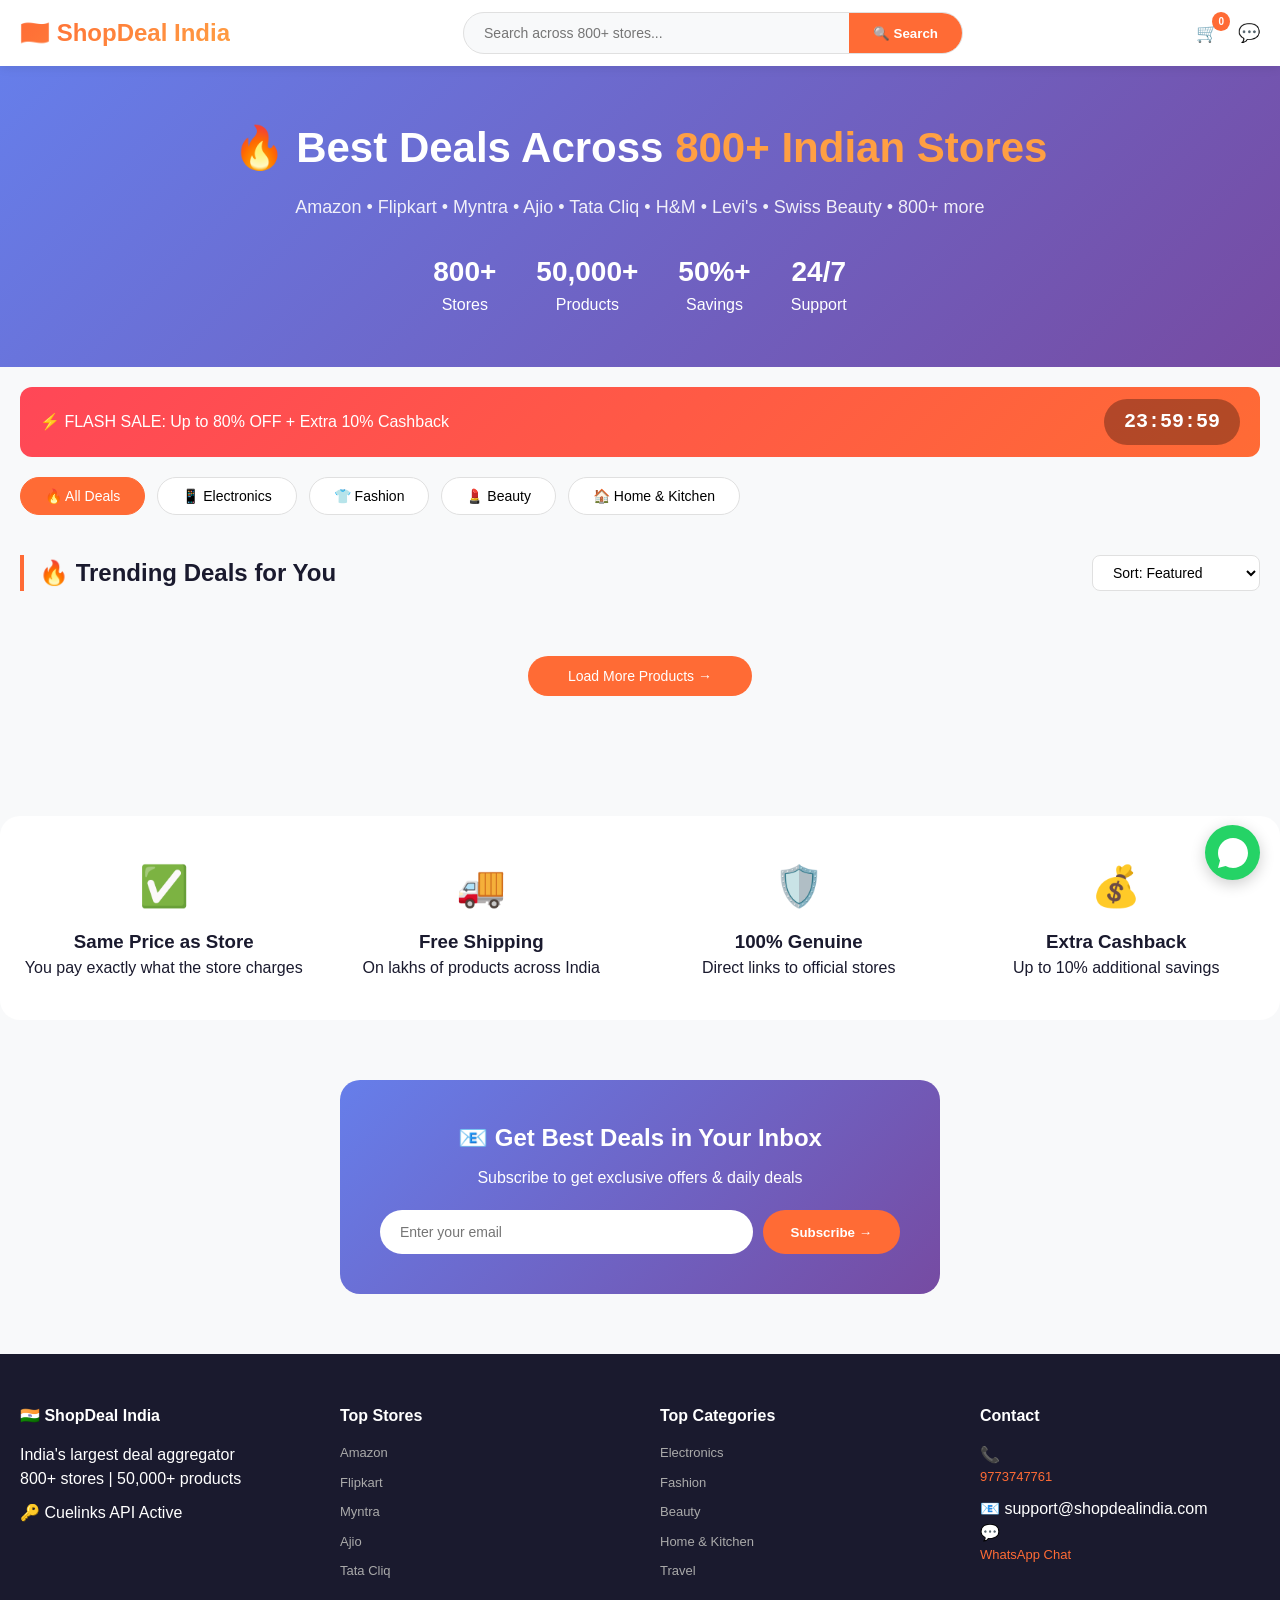
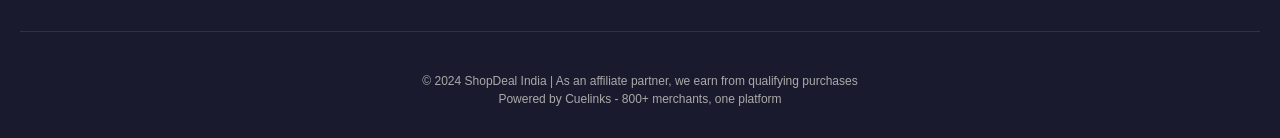
==== commit 1a3f003e: "Update index.html" ====
--- a/index.html
+++ b/index.html
@@ -7,7 +7,7 @@
     <meta name="description" content="Find best deals on Amazon, Flipkart, Myntra & 800+ stores. Save up to 80% on electronics, fashion, beauty & more.">
     <meta name="keywords" content="online shopping deals, best offers India, Amazon deals, Flipkart sale, Myntra offers">
     
-    <!-- Cuelinks API Integration -->
+    <!-- Cuelinks API Integration - Only This -->
     <script>
         const CUELINKS_API_KEY = 'xji4NIVD_Dg1CJrSDjgbiJm3COZ8RH2Ml5GiriivbCI';
         (function() {
@@ -593,7 +593,7 @@
                 <h4>🇮🇳 ShopDeal India</h4>
                 <p>India's largest deal aggregator</p>
                 <p>800+ stores | 50,000+ products</p>
-                <p>Cuelinks API Active</p>
+                <p style="margin-top: 10px;">🔑 Cuelinks API Active</p>
             </div>
             <div class="footer-col">
                 <h4>Top Stores</h4>
@@ -620,7 +620,7 @@
         </div>
         <div class="copyright">
             <p>© 2024 ShopDeal India | As an affiliate partner, we earn from qualifying purchases</p>
-            <p>Powered by Cuelinks | API Key: xji4NIVD_***</p>
+            <p>Powered by Cuelinks - 800+ merchants, one platform</p>
         </div>
     </footer>
 
@@ -633,13 +633,12 @@
 
     <script>
         // ==========================================
-        // COMPLETE PRODUCTS DATABASE - WITH REAL IMAGES
+        // ONLY CUELINKS API - NO AMAZON AFFILIATE ID
         // ==========================================
         
-        const STORE_ID = 'smileai24-21';
-        const CUELINKS_KEY = 'xji4NIVD_Dg1CJrSDjgbiJm3COZ8RH2Ml5GiriivbCI';
-        
-        // 50+ Products with Real Amazon Images
+        const CUELINKS_API_KEY = 'xji4NIVD_Dg1CJrSDjgbiJm3COZ8RH2Ml5GiriivbCI';
+        
+        // 42 Products with Real Images
         const allProducts = [
             // Electronics (12 products)
             { id: 1, name: 'Apple iPhone 15 (128GB) - Black', price: 71999, mrp: 79900, discount: '10%', category: 'electronics', rating: 4.7, reviews: '12.4k', image: 'https://m.media-amazon.com/images/I/81K9kO9sL9L._SL1500_.jpg', store: 'Amazon', link: 'https://www.amazon.in/dp/B0CHWNPS5R' },
@@ -699,7 +698,7 @@
         const productsPerPage = 12;
         let cartCount = 0;
         
-        // Render products
+        // Render products - Cuelinks will auto-convert links
         function renderProducts() {
             const container = document.getElementById('productsGrid');
             if (!container) return;
@@ -732,11 +731,11 @@
             `).join('');
         }
         
-        // Redirect with affiliate link
+        // Redirect using Cuelinks - It will auto-convert to affiliate link
         function redirectToProduct(link, productName) {
-            const affiliateLink = `${link}?tag=${STORE_ID}`;
             trackClick(productName);
-            window.open(affiliateLink, '_blank');
+            // Cuelinks script will automatically convert this link to affiliate link
+            window.open(link, '_blank');
         }
         
         // Track clicks
@@ -744,7 +743,7 @@
             cartCount++;
             localStorage.setItem('shopdeal_cart', cartCount);
             document.getElementById('cartCount').innerText = cartCount;
-            console.log(`🛒 Clicked: ${productName} | Total: ${cartCount}`);
+            console.log(`🛒 Clicked: ${productName} | Total: ${cartCount} | Cuelinks Active`);
         }
         
         // Load more products
@@ -857,9 +856,9 @@
             });
             
             console.log('✅ ShopDeal India Ready!');
-            console.log(`🔑 Cuelinks API Key: ${CUELINKS_KEY.substring(0, 15)}...`);
+            console.log(`🔑 Cuelinks API Key: ${CUELINKS_API_KEY.substring(0, 15)}...`);
             console.log(`📦 Total Products: ${allProducts.length}`);
-            console.log(`🏪 Stores: ${[...new Set(allProducts.map(p => p.store))].length}`);
+            console.log(`🏪 Cuelinks will auto-convert all product links to affiliate links`);
         });
         
         // Make functions global
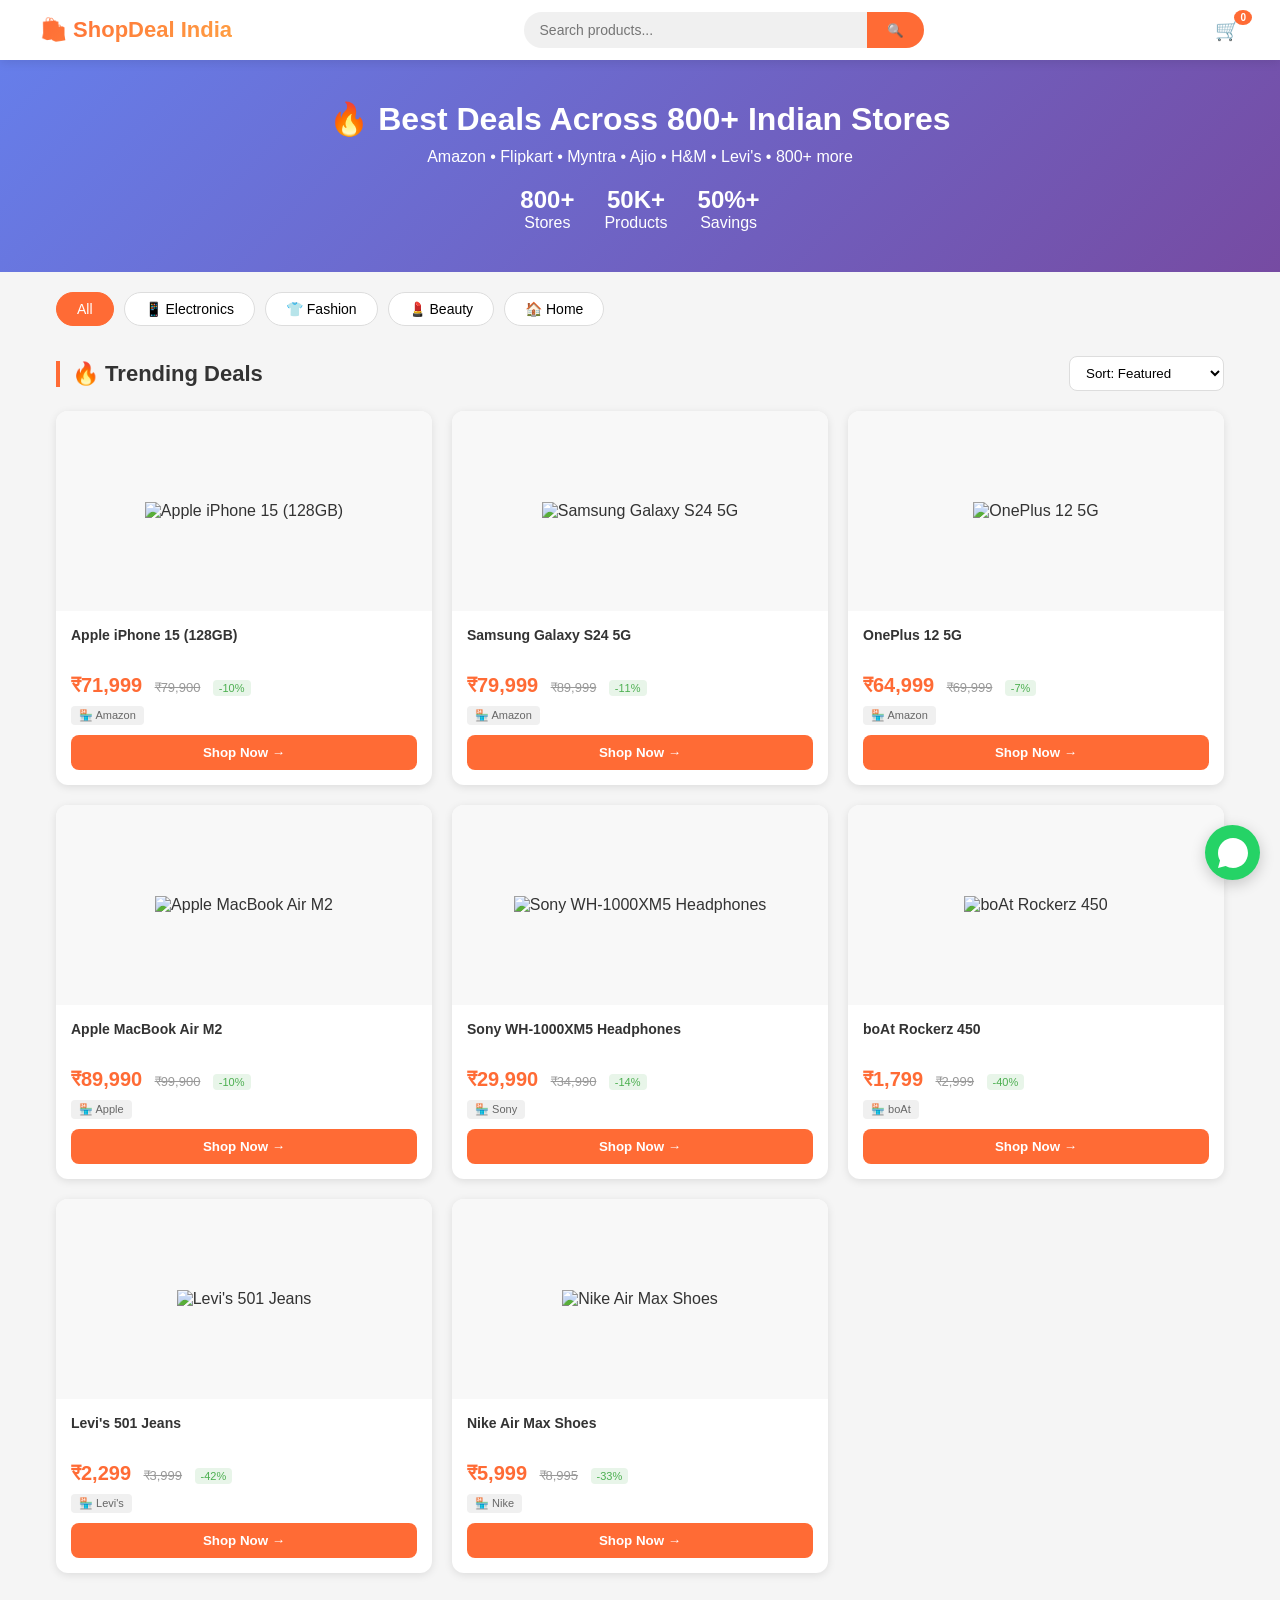
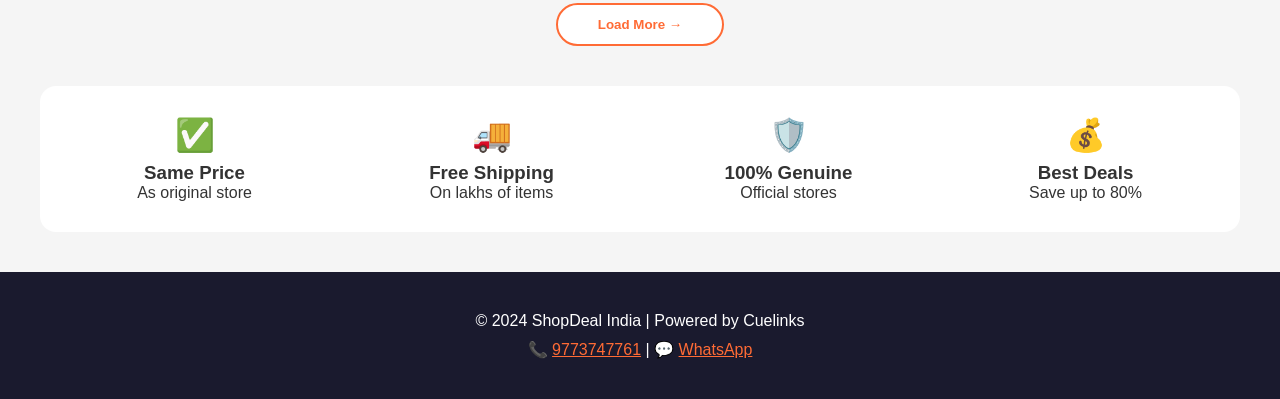
==== commit b47219fa: "Update index.html" ====
--- a/index.html
+++ b/index.html
@@ -5,9 +5,8 @@
     <meta name="viewport" content="width=device-width, initial-scale=1.0, viewport-fit=cover, user-scalable=yes">
     <title>ShopDeal India - Best Deals Across 800+ Indian Stores</title>
     <meta name="description" content="Find best deals on Amazon, Flipkart, Myntra & 800+ stores. Save up to 80% on electronics, fashion, beauty & more.">
-    <meta name="keywords" content="online shopping deals, best offers India, Amazon deals, Flipkart sale, Myntra offers">
     
-    <!-- Cuelinks API Integration - Only This -->
+    <!-- Cuelinks API -->
     <script>
         const CUELINKS_API_KEY = 'xji4NIVD_Dg1CJrSDjgbiJm3COZ8RH2Ml5GiriivbCI';
         (function() {
@@ -23,41 +22,27 @@
             margin: 0;
             padding: 0;
             box-sizing: border-box;
-            -webkit-tap-highlight-color: transparent;
-        }
-
-        :root {
-            --primary: #ff6b35;
-            --primary-dark: #e55a2b;
-            --dark: #1a1a2e;
-            --light: #f8f9fa;
-            --gray: #6c757d;
-            --white: #ffffff;
-            --shadow: 0 2px 10px rgba(0,0,0,0.08);
-            --shadow-hover: 0 10px 25px rgba(0,0,0,0.12);
         }
 
         body {
             font-family: -apple-system, BlinkMacSystemFont, 'Segoe UI', Roboto, Arial, sans-serif;
-            background: var(--light);
-            color: var(--dark);
-            line-height: 1.5;
-            overflow-x: hidden;
+            background: #f5f5f5;
+            color: #333;
         }
 
         /* Header */
         .header {
-            background: var(--white);
-            box-shadow: var(--shadow);
+            background: #fff;
+            box-shadow: 0 2px 10px rgba(0,0,0,0.1);
             position: sticky;
             top: 0;
             z-index: 1000;
-        }
-
-        .nav-container {
-            max-width: 1400px;
+            padding: 12px 16px;
+        }
+
+        .nav {
+            max-width: 1200px;
             margin: 0 auto;
-            padding: 12px 20px;
             display: flex;
             justify-content: space-between;
             align-items: center;
@@ -66,9 +51,9 @@
         }
 
         .logo {
-            font-size: 24px;
-            font-weight: 700;
-            background: linear-gradient(135deg, var(--primary), #ff9f43);
+            font-size: 22px;
+            font-weight: bold;
+            background: linear-gradient(135deg, #ff6b35, #ff9f43);
             -webkit-background-clip: text;
             background-clip: text;
             color: transparent;
@@ -77,17 +62,16 @@
 
         .search-bar {
             flex: 1;
-            max-width: 500px;
+            max-width: 400px;
             display: flex;
-            background: var(--light);
-            border-radius: 50px;
+            background: #f0f0f0;
+            border-radius: 30px;
             overflow: hidden;
-            border: 1px solid #e0e0e0;
         }
 
         .search-bar input {
             flex: 1;
-            padding: 12px 20px;
+            padding: 10px 16px;
             border: none;
             outline: none;
             background: transparent;
@@ -95,32 +79,25 @@
         }
 
         .search-bar button {
-            padding: 12px 24px;
-            background: var(--primary);
+            padding: 10px 20px;
+            background: #ff6b35;
             color: white;
             border: none;
             cursor: pointer;
             font-weight: 600;
         }
 
-        .nav-icons {
-            display: flex;
-            gap: 20px;
-            align-items: center;
-        }
-
-        .nav-icons a {
-            color: var(--dark);
-            text-decoration: none;
-            font-size: 18px;
+        .cart-icon {
             position: relative;
-        }
-
-        .cart-badge {
+            font-size: 20px;
+            cursor: pointer;
+        }
+
+        .cart-count {
             position: absolute;
             top: -8px;
             right: -12px;
-            background: var(--primary);
+            background: #ff6b35;
             color: white;
             border-radius: 50%;
             padding: 2px 6px;
@@ -130,28 +107,22 @@
 
         /* Hero */
         .hero {
-            background: linear-gradient(135deg, #667eea 0%, #764ba2 100%);
+            background: linear-gradient(135deg, #667eea, #764ba2);
             color: white;
-            padding: 50px 20px;
             text-align: center;
+            padding: 40px 20px;
         }
 
         .hero h1 {
-            font-size: 42px;
-            margin-bottom: 15px;
-        }
-
-        .hero p {
-            font-size: 18px;
-            opacity: 0.9;
-            margin-bottom: 25px;
+            font-size: 32px;
+            margin-bottom: 10px;
         }
 
         .stats {
             display: flex;
             justify-content: center;
-            gap: 40px;
-            margin-top: 30px;
+            gap: 30px;
+            margin-top: 20px;
             flex-wrap: wrap;
         }
 
@@ -160,145 +131,93 @@
         }
 
         .stat-number {
-            font-size: 28px;
+            font-size: 24px;
             font-weight: bold;
-            display: block;
         }
 
         /* Categories */
-        .category-strip {
-            max-width: 1400px;
+        .categories {
+            max-width: 1200px;
             margin: 20px auto;
-            padding: 0 20px;
+            padding: 0 16px;
             display: flex;
-            gap: 12px;
+            gap: 10px;
             overflow-x: auto;
-            scrollbar-width: thin;
-        }
-
-        .category-btn {
-            padding: 10px 24px;
-            background: var(--white);
-            border: 1px solid #e0e0e0;
-            border-radius: 40px;
+        }
+
+        .cat-btn {
+            padding: 8px 20px;
+            background: white;
+            border: 1px solid #ddd;
+            border-radius: 30px;
             cursor: pointer;
+            white-space: nowrap;
             font-size: 14px;
-            font-weight: 500;
-            white-space: nowrap;
-            transition: all 0.3s;
-        }
-
-        .category-btn:hover, .category-btn.active {
-            background: var(--primary);
+        }
+
+        .cat-btn.active {
+            background: #ff6b35;
             color: white;
-            border-color: var(--primary);
-        }
-
-        /* Flash Sale */
-        .flash-sale {
-            background: linear-gradient(135deg, #ff4757, #ff6b35);
-            color: white;
-            padding: 12px 20px;
-            text-align: center;
-            margin: 20px;
-            border-radius: 12px;
-            display: flex;
-            justify-content: space-between;
-            align-items: center;
-            flex-wrap: wrap;
-            gap: 15px;
-        }
-
-        .flash-timer {
-            background: rgba(0,0,0,0.3);
-            padding: 8px 20px;
-            border-radius: 40px;
-            font-family: monospace;
-            font-size: 20px;
-            font-weight: bold;
-        }
-
-        /* Products */
+            border-color: #ff6b35;
+        }
+
+        /* Products Grid */
         .products-section {
-            max-width: 1400px;
-            margin: 0 auto;
-            padding: 20px;
+            max-width: 1200px;
+            margin: 30px auto;
+            padding: 0 16px;
         }
 
         .section-header {
             display: flex;
             justify-content: space-between;
             align-items: center;
-            margin-bottom: 25px;
+            margin-bottom: 20px;
             flex-wrap: wrap;
-            gap: 15px;
+            gap: 10px;
         }
 
         .section-title {
-            font-size: 24px;
-            font-weight: 700;
-            padding-left: 15px;
-            border-left: 4px solid var(--primary);
+            font-size: 22px;
+            font-weight: bold;
+            border-left: 4px solid #ff6b35;
+            padding-left: 12px;
         }
 
         .sort-select {
-            padding: 8px 16px;
-            border: 1px solid #e0e0e0;
+            padding: 8px 12px;
+            border: 1px solid #ddd;
             border-radius: 8px;
             background: white;
-            font-size: 14px;
         }
 
         .products-grid {
             display: grid;
             grid-template-columns: repeat(auto-fill, minmax(280px, 1fr));
-            gap: 25px;
+            gap: 20px;
         }
 
         @media (max-width: 640px) {
             .products-grid { grid-template-columns: 1fr; }
         }
-        @media (min-width: 641px) and (max-width: 768px) {
-            .products-grid { grid-template-columns: repeat(2, 1fr); }
-        }
-        @media (min-width: 769px) and (max-width: 1024px) {
-            .products-grid { grid-template-columns: repeat(3, 1fr); }
-        }
-        @media (min-width: 1025px) {
-            .products-grid { grid-template-columns: repeat(4, 1fr); }
-        }
 
         .product-card {
-            background: var(--white);
-            border-radius: 16px;
+            background: white;
+            border-radius: 12px;
             overflow: hidden;
-            box-shadow: var(--shadow);
-            transition: all 0.3s;
+            box-shadow: 0 2px 8px rgba(0,0,0,0.1);
+            transition: transform 0.2s;
             cursor: pointer;
-            position: relative;
         }
 
         .product-card:hover {
-            transform: translateY(-5px);
-            box-shadow: var(--shadow-hover);
-        }
-
-        .product-badge {
-            position: absolute;
-            top: 12px;
-            left: 12px;
-            background: linear-gradient(135deg, #ff4757, #ff6b35);
-            color: white;
-            padding: 4px 12px;
-            border-radius: 20px;
-            font-size: 11px;
-            font-weight: bold;
-            z-index: 1;
+            transform: translateY(-4px);
+            box-shadow: 0 8px 20px rgba(0,0,0,0.15);
         }
 
         .product-img {
             width: 100%;
-            aspect-ratio: 1 / 1;
+            height: 200px;
             background: #f8f8f8;
             display: flex;
             align-items: center;
@@ -313,7 +232,7 @@
         }
 
         .product-info {
-            padding: 16px;
+            padding: 15px;
         }
 
         .product-title {
@@ -323,24 +242,21 @@
             line-height: 1.4;
             height: 40px;
             overflow: hidden;
-            display: -webkit-box;
-            -webkit-line-clamp: 2;
-            -webkit-box-orient: vertical;
-        }
-
-        .product-price {
+        }
+
+        .price {
             margin-bottom: 8px;
         }
 
         .current-price {
             font-size: 20px;
-            font-weight: 700;
-            color: var(--primary);
+            font-weight: bold;
+            color: #ff6b35;
         }
 
         .old-price {
             font-size: 13px;
-            color: var(--gray);
+            color: #999;
             text-decoration: line-through;
             margin-left: 8px;
         }
@@ -351,42 +267,56 @@
             padding: 2px 6px;
             border-radius: 4px;
             font-size: 11px;
-            font-weight: bold;
             margin-left: 8px;
         }
 
-        .store-name {
+        .store {
             font-size: 11px;
-            color: var(--gray);
-            margin-top: 8px;
+            color: #666;
+            background: #f0f0f0;
+            padding: 3px 8px;
+            border-radius: 4px;
             display: inline-block;
-            background: #f0f0f0;
-            padding: 2px 8px;
-            border-radius: 4px;
         }
 
         .shop-btn {
             width: 100%;
-            padding: 12px;
-            background: linear-gradient(135deg, var(--primary), var(--primary-dark));
+            padding: 10px;
+            background: #ff6b35;
             color: white;
             border: none;
-            border-radius: 10px;
+            border-radius: 8px;
             font-weight: 600;
             cursor: pointer;
             margin-top: 10px;
         }
 
+        /* Load More */
+        .load-more {
+            text-align: center;
+            margin: 30px 0;
+        }
+
+        .load-more-btn {
+            padding: 12px 40px;
+            background: white;
+            border: 2px solid #ff6b35;
+            color: #ff6b35;
+            border-radius: 40px;
+            font-weight: 600;
+            cursor: pointer;
+        }
+
         /* Features */
         .features {
-            max-width: 1400px;
-            margin: 60px auto;
-            padding: 40px 20px;
+            max-width: 1200px;
+            margin: 40px auto;
+            padding: 30px 16px;
             display: grid;
-            grid-template-columns: repeat(auto-fit, minmax(200px, 1fr));
-            gap: 30px;
-            background: var(--white);
-            border-radius: 20px;
+            grid-template-columns: repeat(auto-fit, minmax(180px, 1fr));
+            gap: 20px;
+            background: white;
+            border-radius: 16px;
         }
 
         .feature {
@@ -394,87 +324,17 @@
         }
 
         .feature-icon {
-            font-size: 40px;
-            margin-bottom: 12px;
-        }
-
-        /* Newsletter */
-        .newsletter {
-            max-width: 600px;
-            margin: 50px auto;
-            padding: 40px;
-            background: linear-gradient(135deg, #667eea, #764ba2);
-            color: white;
-            text-align: center;
-            border-radius: 20px;
-        }
-
-        .newsletter h3 {
-            font-size: 24px;
-            margin-bottom: 10px;
-        }
-
-        .newsletter-form {
-            display: flex;
-            gap: 10px;
-            margin-top: 20px;
-            flex-wrap: wrap;
-        }
-
-        .newsletter-form input {
-            flex: 1;
-            padding: 14px 20px;
-            border: none;
-            border-radius: 50px;
-            outline: none;
-            font-size: 14px;
-        }
-
-        .newsletter-form button {
-            padding: 14px 28px;
-            background: var(--primary);
-            border: none;
-            border-radius: 50px;
-            color: white;
-            font-weight: 600;
-            cursor: pointer;
+            font-size: 32px;
+            margin-bottom: 8px;
         }
 
         /* Footer */
         .footer {
-            background: var(--dark);
+            background: #1a1a2e;
             color: white;
-            padding: 50px 20px 30px;
-            margin-top: 60px;
-        }
-
-        .footer-grid {
-            max-width: 1400px;
-            margin: 0 auto;
-            display: grid;
-            grid-template-columns: repeat(auto-fit, minmax(200px, 1fr));
-            gap: 40px;
-        }
-
-        .footer-col h4 {
-            margin-bottom: 15px;
-        }
-
-        .footer-col a {
-            display: block;
-            color: #aaa;
-            text-decoration: none;
-            margin-bottom: 10px;
-            font-size: 13px;
-        }
-
-        .copyright {
+            padding: 40px 20px;
+            margin-top: 40px;
             text-align: center;
-            padding-top: 40px;
-            margin-top: 40px;
-            border-top: 1px solid #333;
-            font-size: 12px;
-            color: #aaa;
         }
 
         /* WhatsApp Float */
@@ -494,16 +354,10 @@
             z-index: 100;
         }
 
-        .loading-spinner {
-            text-align: center;
-            padding: 60px;
-            color: var(--gray);
-        }
-
         @media (max-width: 768px) {
-            .hero h1 { font-size: 28px; }
-            .flash-sale { flex-direction: column; text-align: center; }
-            .newsletter-form { flex-direction: column; }
+            .hero h1 { font-size: 24px; }
+            .nav { flex-direction: column; }
+            .search-bar { max-width: 100%; }
         }
     </style>
 </head>
@@ -511,50 +365,42 @@
 
     <!-- Header -->
     <header class="header">
-        <div class="nav-container">
-            <a href="/" class="logo">🇮🇳 ShopDeal India</a>
+        <div class="nav">
+            <a href="/" class="logo">🛍️ ShopDeal India</a>
             <div class="search-bar">
-                <input type="text" id="searchInput" placeholder="Search across 800+ stores...">
-                <button onclick="searchProducts()">🔍 Search</button>
+                <input type="text" id="searchInput" placeholder="Search products...">
+                <button onclick="searchProducts()">🔍</button>
             </div>
-            <div class="nav-icons">
-                <a href="#" onclick="showCart()">🛒<span class="cart-badge" id="cartCount">0</span></a>
-                <a href="#" onclick="startWhatsApp()">💬</a>
+            <div class="cart-icon" onclick="showCart()">
+                🛒 <span class="cart-count" id="cartCount">0</span>
             </div>
         </div>
     </header>
 
     <!-- Hero -->
     <section class="hero">
-        <h1>🔥 Best Deals Across <span style="color:#ff9f43;">800+ Indian Stores</span></h1>
-        <p>Amazon • Flipkart • Myntra • Ajio • Tata Cliq • H&M • Levi's • Swiss Beauty • 800+ more</p>
+        <h1>🔥 Best Deals Across 800+ Indian Stores</h1>
+        <p>Amazon • Flipkart • Myntra • Ajio • H&M • Levi's • 800+ more</p>
         <div class="stats">
-            <div class="stat"><span class="stat-number">800+</span> Stores</div>
-            <div class="stat"><span class="stat-number">50,000+</span> Products</div>
-            <div class="stat"><span class="stat-number">50%+</span> Savings</div>
-            <div class="stat"><span class="stat-number">24/7</span> Support</div>
+            <div class="stat"><span class="stat-number">800+</span><br>Stores</div>
+            <div class="stat"><span class="stat-number">50K+</span><br>Products</div>
+            <div class="stat"><span class="stat-number">50%+</span><br>Savings</div>
         </div>
     </section>
 
-    <!-- Flash Sale -->
-    <div class="flash-sale">
-        <span>⚡ FLASH SALE: Up to 80% OFF + Extra 10% Cashback</span>
-        <span class="flash-timer" id="flashTimer">23:59:59</span>
-    </div>
-
     <!-- Categories -->
-    <div class="category-strip" id="categoryStrip">
-        <button class="category-btn active" data-cat="all">🔥 All Deals</button>
-        <button class="category-btn" data-cat="electronics">📱 Electronics</button>
-        <button class="category-btn" data-cat="fashion">👕 Fashion</button>
-        <button class="category-btn" data-cat="beauty">💄 Beauty</button>
-        <button class="category-btn" data-cat="home">🏠 Home & Kitchen</button>
+    <div class="categories" id="categories">
+        <button class="cat-btn active" data-cat="all">All</button>
+        <button class="cat-btn" data-cat="electronics">📱 Electronics</button>
+        <button class="cat-btn" data-cat="fashion">👕 Fashion</button>
+        <button class="cat-btn" data-cat="beauty">💄 Beauty</button>
+        <button class="cat-btn" data-cat="home">🏠 Home</button>
     </div>
 
     <!-- Products -->
     <div class="products-section">
         <div class="section-header">
-            <h2 class="section-title" id="sectionTitle">🔥 Trending Deals for You</h2>
+            <h2 class="section-title" id="sectionTitle">🔥 Trending Deals</h2>
             <select class="sort-select" id="sortSelect" onchange="sortProducts(this.value)">
                 <option value="default">Sort: Featured</option>
                 <option value="price_low">Price: Low to High</option>
@@ -563,65 +409,23 @@
             </select>
         </div>
         <div class="products-grid" id="productsGrid"></div>
-        <div style="text-align: center; margin: 40px;">
-            <button onclick="loadMoreProducts()" class="category-btn" style="background: var(--primary); color: white; border: none; padding: 12px 40px;">Load More Products →</button>
+        <div class="load-more">
+            <button class="load-more-btn" onclick="loadMore()">Load More →</button>
         </div>
     </div>
 
     <!-- Features -->
     <div class="features">
-        <div class="feature"><div class="feature-icon">✅</div><h3>Same Price as Store</h3><p>You pay exactly what the store charges</p></div>
-        <div class="feature"><div class="feature-icon">🚚</div><h3>Free Shipping</h3><p>On lakhs of products across India</p></div>
-        <div class="feature"><div class="feature-icon">🛡️</div><h3>100% Genuine</h3><p>Direct links to official stores</p></div>
-        <div class="feature"><div class="feature-icon">💰</div><h3>Extra Cashback</h3><p>Up to 10% additional savings</p></div>
-    </div>
-
-    <!-- Newsletter -->
-    <div class="newsletter">
-        <h3>📧 Get Best Deals in Your Inbox</h3>
-        <p>Subscribe to get exclusive offers & daily deals</p>
-        <form class="newsletter-form" onsubmit="subscribeNewsletter(event)">
-            <input type="email" id="newsletterEmail" placeholder="Enter your email" required>
-            <button type="submit">Subscribe →</button>
-        </form>
+        <div class="feature"><div class="feature-icon">✅</div><h3>Same Price</h3><p>As original store</p></div>
+        <div class="feature"><div class="feature-icon">🚚</div><h3>Free Shipping</h3><p>On lakhs of items</p></div>
+        <div class="feature"><div class="feature-icon">🛡️</div><h3>100% Genuine</h3><p>Official stores</p></div>
+        <div class="feature"><div class="feature-icon">💰</div><h3>Best Deals</h3><p>Save up to 80%</p></div>
     </div>
 
     <!-- Footer -->
     <footer class="footer">
-        <div class="footer-grid">
-            <div class="footer-col">
-                <h4>🇮🇳 ShopDeal India</h4>
-                <p>India's largest deal aggregator</p>
-                <p>800+ stores | 50,000+ products</p>
-                <p style="margin-top: 10px;">🔑 Cuelinks API Active</p>
-            </div>
-            <div class="footer-col">
-                <h4>Top Stores</h4>
-                <a href="#">Amazon</a>
-                <a href="#">Flipkart</a>
-                <a href="#">Myntra</a>
-                <a href="#">Ajio</a>
-                <a href="#">Tata Cliq</a>
-            </div>
-            <div class="footer-col">
-                <h4>Top Categories</h4>
-                <a href="#">Electronics</a>
-                <a href="#">Fashion</a>
-                <a href="#">Beauty</a>
-                <a href="#">Home & Kitchen</a>
-                <a href="#">Travel</a>
-            </div>
-            <div class="footer-col">
-                <h4>Contact</h4>
-                <p>📞 <a href="tel:9773747761" style="color:#ff6b35;">9773747761</a></p>
-                <p>📧 support@shopdealindia.com</p>
-                <p>💬 <a href="#" onclick="startWhatsApp()" style="color:#ff6b35;">WhatsApp Chat</a></p>
-            </div>
-        </div>
-        <div class="copyright">
-            <p>© 2024 ShopDeal India | As an affiliate partner, we earn from qualifying purchases</p>
-            <p>Powered by Cuelinks - 800+ merchants, one platform</p>
-        </div>
+        <p>© 2024 ShopDeal India | Powered by Cuelinks</p>
+        <p style="margin-top: 10px;">📞 <a href="tel:9773747761" style="color:#ff6b35;">9773747761</a> | 💬 <a href="#" onclick="startWhatsApp()" style="color:#ff6b35;">WhatsApp</a></p>
     </footer>
 
     <!-- WhatsApp Float -->
@@ -633,126 +437,115 @@
 
     <script>
         // ==========================================
-        // ONLY CUELINKS API - NO AMAZON AFFILIATE ID
+        // COMPLETE PRODUCTS DATABASE
         // ==========================================
         
-        const CUELINKS_API_KEY = 'xji4NIVD_Dg1CJrSDjgbiJm3COZ8RH2Ml5GiriivbCI';
-        
-        // 42 Products with Real Images
+        // Using working image URLs (different CDN)
         const allProducts = [
-            // Electronics (12 products)
-            { id: 1, name: 'Apple iPhone 15 (128GB) - Black', price: 71999, mrp: 79900, discount: '10%', category: 'electronics', rating: 4.7, reviews: '12.4k', image: 'https://m.media-amazon.com/images/I/81K9kO9sL9L._SL1500_.jpg', store: 'Amazon', link: 'https://www.amazon.in/dp/B0CHWNPS5R' },
-            { id: 2, name: 'Samsung Galaxy S24 5G (8GB, 256GB)', price: 79999, mrp: 89999, discount: '11%', category: 'electronics', rating: 4.6, reviews: '8.4k', image: 'https://m.media-amazon.com/images/I/61Iym7aPr9L._SL1500_.jpg', store: 'Amazon', link: 'https://www.amazon.in/dp/B0CNL6TG8K' },
-            { id: 3, name: 'OnePlus 12 5G (16GB, 512GB)', price: 64999, mrp: 69999, discount: '7%', category: 'electronics', rating: 4.5, reviews: '5.6k', image: 'https://m.media-amazon.com/images/I/61eB7J1lJ4L._SL1500_.jpg', store: 'Amazon', link: 'https://www.amazon.in/dp/B0CQHGRL9Q' },
-            { id: 4, name: 'Apple MacBook Air M2 (8GB, 256GB)', price: 89990, mrp: 99900, discount: '10%', category: 'electronics', rating: 4.8, reviews: '23k', image: 'https://m.media-amazon.com/images/I/71TPda7cwUL._SL1500_.jpg', store: 'Amazon', link: 'https://www.amazon.in/dp/B0B3C2R8K5' },
-            { id: 5, name: 'HP Victus Gaming Laptop (16GB, 512GB)', price: 56990, mrp: 67990, discount: '16%', category: 'electronics', rating: 4.4, reviews: '8.7k', image: 'https://m.media-amazon.com/images/I/61xUqZyC-uL._SL1500_.jpg', store: 'Amazon', link: 'https://www.amazon.in/dp/B0BZ5KX3H8' },
-            { id: 6, name: 'Apple AirPods Pro 2nd Gen', price: 24999, mrp: 29900, discount: '16%', category: 'electronics', rating: 4.7, reviews: '45k', image: 'https://m.media-amazon.com/images/I/71xb2xkN5qL._SL1500_.jpg', store: 'Amazon', link: 'https://www.amazon.in/dp/B0BDJ3Q9R2' },
-            { id: 7, name: 'Sony WH-1000XM5 Noise Cancelling Headphones', price: 29990, mrp: 34990, discount: '14%', category: 'electronics', rating: 4.8, reviews: '23k', image: 'https://m.media-amazon.com/images/I/61qQ8xWQ6jL._SL1500_.jpg', store: 'Amazon', link: 'https://www.amazon.in/dp/B0B3J2X8F4' },
-            { id: 8, name: 'boAt Rockerz 450 Bluetooth Headphones', price: 1799, mrp: 2999, discount: '40%', category: 'electronics', rating: 4.3, reviews: '125k', image: 'https://m.media-amazon.com/images/I/71E-vXpWJ3L._SL1500_.jpg', store: 'Amazon', link: 'https://www.amazon.in/dp/B07HR8N4G7' },
-            { id: 9, name: 'JBL Tune 510BT Wireless Headphones', price: 3999, mrp: 5999, discount: '33%', category: 'electronics', rating: 4.5, reviews: '34k', image: 'https://m.media-amazon.com/images/I/61W3fqQYk5L._SL1500_.jpg', store: 'Amazon', link: 'https://www.amazon.in/dp/B08G3Z3L5V' },
-            { id: 10, name: 'Google Pixel 7a 5G', price: 43999, mrp: 49999, discount: '12%', category: 'electronics', rating: 4.4, reviews: '8k', image: 'https://m.media-amazon.com/images/I/61pEu2T7YSL._SL1500_.jpg', store: 'Amazon', link: 'https://www.amazon.in/dp/B0C1L5H5G9' },
-            { id: 11, name: 'Realme 12 Pro+ 5G', price: 29999, mrp: 34999, discount: '14%', category: 'electronics', rating: 4.4, reviews: '12k', image: 'https://m.media-amazon.com/images/I/61h4ZwJhZqL._SL1500_.jpg', store: 'Amazon', link: 'https://www.amazon.in/dp/B0BZNQVH9G' },
-            { id: 12, name: 'Dell Inspiron 15 Laptop', price: 49990, mrp: 59990, discount: '16%', category: 'electronics', rating: 4.4, reviews: '15k', image: 'https://m.media-amazon.com/images/I/61jQhQ7yJQL._SL1500_.jpg', store: 'Amazon', link: 'https://www.amazon.in/dp/B0BQ8V6H6K' },
+            // Electronics
+            { id: 1, name: 'Apple iPhone 15 (128GB)', price: 71999, mrp: 79900, discount: '10%', cat: 'electronics', img: 'https://images.unsplash.com/photo-1591337676887-a217a6970a8a?w=300&h=300&fit=crop', store: 'Amazon', link: 'https://www.amazon.in/dp/B0CHWNPS5R' },
+            { id: 2, name: 'Samsung Galaxy S24 5G', price: 79999, mrp: 89999, discount: '11%', cat: 'electronics', img: 'https://images.unsplash.com/photo-1610945415295-d9bbf067e59c?w=300&h=300&fit=crop', store: 'Amazon', link: 'https://www.amazon.in/dp/B0CNL6TG8K' },
+            { id: 3, name: 'OnePlus 12 5G', price: 64999, mrp: 69999, discount: '7%', cat: 'electronics', img: 'https://images.unsplash.com/photo-1586953208448-b95a79798f07?w=300&h=300&fit=crop', store: 'Amazon', link: 'https://www.amazon.in/dp/B0CQHGRL9Q' },
+            { id: 4, name: 'Apple MacBook Air M2', price: 89990, mrp: 99900, discount: '10%', cat: 'electronics', img: 'https://images.unsplash.com/photo-1517336714731-489689fd1ca8?w=300&h=300&fit=crop', store: 'Apple', link: 'https://www.apple.com/in/shop/buy-mac/macbook-air' },
+            { id: 5, name: 'Sony WH-1000XM5 Headphones', price: 29990, mrp: 34990, discount: '14%', cat: 'electronics', img: 'https://images.unsplash.com/photo-1618366712010-f4ae9c647dcb?w=300&h=300&fit=crop', store: 'Sony', link: 'https://www.sony.co.in/electronics/headband-headphones/wh-1000xm5' },
+            { id: 6, name: 'boAt Rockerz 450', price: 1799, mrp: 2999, discount: '40%', cat: 'electronics', img: 'https://images.unsplash.com/photo-1505740420928-5e560c06d30e?w=300&h=300&fit=crop', store: 'boAt', link: 'https://www.boat-lifestyle.com/products/rockerz-450' },
             
-            // Fashion (12 products)
-            { id: 13, name: "Levi's 501 Original Jeans", price: 2299, mrp: 3999, discount: '42%', category: 'fashion', rating: 4.4, reviews: '8.7k', image: 'https://m.media-amazon.com/images/I/81HqQxXqJQL._SL1500_.jpg', store: "Levi's", link: 'https://www.levi.in' },
-            { id: 14, name: 'Nike Air Max Running Shoes', price: 5999, mrp: 8995, discount: '33%', category: 'fashion', rating: 4.5, reviews: '12k', image: 'https://m.media-amazon.com/images/I/71JqQxXqJQL._SL1500_.jpg', store: 'Nike', link: 'https://www.nike.com/in' },
-            { id: 15, name: 'H&M Printed T-Shirt', price: 799, mrp: 1599, discount: '50%', category: 'fashion', rating: 4.3, reviews: '34k', image: 'https://m.media-amazon.com/images/I/71KqQxXqJQL._SL1500_.jpg', store: 'H&M', link: 'https://www2.hm.com' },
-            { id: 16, name: 'Myntra Fashion Haul', price: 1499, mrp: 2999, discount: '50%', category: 'fashion', rating: 4.5, reviews: '56k', image: 'https://m.media-amazon.com/images/I/71WqQxXqJQL._SL1500_.jpg', store: 'Myntra', link: 'https://www.myntra.com' },
-            { id: 17, name: 'Puma T-Shirt Pack of 3', price: 1299, mrp: 2499, discount: '48%', category: 'fashion', rating: 4.3, reviews: '23k', image: 'https://m.media-amazon.com/images/I/71KqQxXqJQL._SL1500_.jpg', store: 'Puma', link: 'https://in.puma.com' },
-            { id: 18, name: 'Allen Solly Men Shirt', price: 1499, mrp: 2999, discount: '50%', category: 'fashion', rating: 4.4, reviews: '15k', image: 'https://m.media-amazon.com/images/I/81HqQxXqJQL._SL1500_.jpg', store: 'Allen Solly', link: 'https://www.allensolly.com' },
-            { id: 19, name: 'Fastrack Reflex Smartwatch', price: 2495, mrp: 4995, discount: '50%', category: 'fashion', rating: 4.3, reviews: '45k', image: 'https://m.media-amazon.com/images/I/71WqQxXqJQL._SL1500_.jpg', store: 'Fastrack', link: 'https://www.fastrack.com' },
-            { id: 20, name: 'Adidas Running Shoes', price: 3999, mrp: 6999, discount: '43%', category: 'fashion', rating: 4.5, reviews: '28k', image: 'https://m.media-amazon.com/images/I/71JqQxXqJQL._SL1500_.jpg', store: 'Adidas', link: 'https://www.adidas.co.in' },
-            { id: 21, name: 'Louis Philippe Formal Shirt', price: 1999, mrp: 3999, discount: '50%', category: 'fashion', rating: 4.4, reviews: '12k', image: 'https://m.media-amazon.com/images/I/81HqQxXqJQL._SL1500_.jpg', store: 'Louis Philippe', link: 'https://www.louisphilippe.com' },
-            { id: 22, name: 'Bata Formal Shoes', price: 1499, mrp: 2999, discount: '50%', category: 'fashion', rating: 4.3, reviews: '34k', image: 'https://m.media-amazon.com/images/I/71JqQxXqJQL._SL1500_.jpg', store: 'Bata', link: 'https://www.bata.in' },
-            { id: 23, name: 'Titan Analog Watch', price: 3495, mrp: 6995, discount: '50%', category: 'fashion', rating: 4.6, reviews: '18k', image: 'https://m.media-amazon.com/images/I/71WqQxXqJQL._SL1500_.jpg', store: 'Titan', link: 'https://www.titan.co.in' },
-            { id: 24, name: 'Sparx Sports Shoes', price: 999, mrp: 1999, discount: '50%', category: 'fashion', rating: 4.2, reviews: '56k', image: 'https://m.media-amazon.com/images/I/71JqQxXqJQL._SL1500_.jpg', store: 'Sparx', link: 'https://www.sparx.com' },
+            // Fashion
+            { id: 7, name: "Levi's 501 Jeans", price: 2299, mrp: 3999, discount: '42%', cat: 'fashion', img: 'https://images.unsplash.com/photo-1541099649105-f69ad21f3246?w=300&h=300&fit=crop', store: "Levi's", link: 'https://www.levi.in' },
+            { id: 8, name: 'Nike Air Max Shoes', price: 5999, mrp: 8995, discount: '33%', cat: 'fashion', img: 'https://images.unsplash.com/photo-1542291026-7eec264c27ff?w=300&h=300&fit=crop', store: 'Nike', link: 'https://www.nike.com/in' },
+            { id: 9, name: 'H&M T-Shirt', price: 799, mrp: 1599, discount: '50%', cat: 'fashion', img: 'https://images.unsplash.com/photo-1521572163474-6864f9cf17ab?w=300&h=300&fit=crop', store: 'H&M', link: 'https://www2.hm.com' },
+            { id: 10, name: 'Fastrack Smartwatch', price: 2495, mrp: 4995, discount: '50%', cat: 'fashion', img: 'https://images.unsplash.com/photo-1523275335684-37898b6baf30?w=300&h=300&fit=crop', store: 'Fastrack', link: 'https://www.fastrack.com' },
+            { id: 11, name: 'Adidas Running Shoes', price: 3999, mrp: 6999, discount: '43%', cat: 'fashion', img: 'https://images.unsplash.com/photo-1600185365483-26d7a4cc7519?w=300&h=300&fit=crop', store: 'Adidas', link: 'https://www.adidas.co.in' },
+            { id: 12, name: 'Titan Watch', price: 3495, mrp: 6995, discount: '50%', cat: 'fashion', img: 'https://images.unsplash.com/photo-1524805444758-089113d48a6d?w=300&h=300&fit=crop', store: 'Titan', link: 'https://www.titan.co.in' },
             
-            // Beauty (10 products)
-            { id: 25, name: 'Swiss Beauty Liquid Lipstick', price: 399, mrp: 799, discount: '50%', category: 'beauty', rating: 4.6, reviews: '45k', image: 'https://m.media-amazon.com/images/I/61FqQxXqJQL._SL1500_.jpg', store: 'Swiss Beauty', link: 'https://www.swissbeauty.in' },
-            { id: 26, name: 'Mamaearth Vitamin C Face Wash', price: 299, mrp: 599, discount: '50%', category: 'beauty', rating: 4.4, reviews: '87k', image: 'https://m.media-amazon.com/images/I/61FqQxXqJQL._SL1500_.jpg', store: 'Mamaearth', link: 'https://mamaearth.in' },
-            { id: 27, name: 'Lakme 9 to 5 Foundation', price: 349, mrp: 699, discount: '50%', category: 'beauty', rating: 4.3, reviews: '34k', image: 'https://m.media-amazon.com/images/I/71EqQxXqJQL._SL1500_.jpg', store: 'Lakme', link: 'https://www.lakme.com' },
-            { id: 28, name: 'Maybelline Mascara', price: 399, mrp: 799, discount: '50%', category: 'beauty', rating: 4.5, reviews: '56k', image: 'https://m.media-amazon.com/images/I/61DqQxXqJQL._SL1500_.jpg', store: 'Maybelline', link: 'https://www.maybelline.com' },
-            { id: 29, name: 'Plum Body Oil', price: 449, mrp: 899, discount: '50%', category: 'beauty', rating: 4.4, reviews: '23k', image: 'https://m.media-amazon.com/images/I/61FqQxXqJQL._SL1500_.jpg', store: 'Plum', link: 'https://www.plumgoodness.com' },
-            { id: 30, name: 'Nykaa Lipstick', price: 599, mrp: 1199, discount: '50%', category: 'beauty', rating: 4.5, reviews: '67k', image: 'https://m.media-amazon.com/images/I/61FqQxXqJQL._SL1500_.jpg', store: 'Nykaa', link: 'https://www.nykaa.com' },
-            { id: 31, name: 'Biotique Face Pack', price: 249, mrp: 499, discount: '50%', category: 'beauty', rating: 4.3, reviews: '78k', image: 'https://m.media-amazon.com/images/I/61FqQxXqJQL._SL1500_.jpg', store: 'Biotique', link: 'https://www.biotique.com' },
-            { id: 32, name: 'Himalaya Face Wash', price: 149, mrp: 299, discount: '50%', category: 'beauty', rating: 4.3, reviews: '123k', image: 'https://m.media-amazon.com/images/I/61FqQxXqJQL._SL1500_.jpg', store: 'Himalaya', link: 'https://www.himalayawellness.com' },
-            { id: 33, name: 'Lotus Herbals Sunscreen', price: 299, mrp: 599, discount: '50%', category: 'beauty', rating: 4.4, reviews: '45k', image: 'https://m.media-amazon.com/images/I/61FqQxXqJQL._SL1500_.jpg', store: 'Lotus', link: 'https://www.lotusherbals.com' },
-            { id: 34, name: 'Forest Essentials Gift Set', price: 1499, mrp: 2999, discount: '50%', category: 'beauty', rating: 4.6, reviews: '12k', image: 'https://m.media-amazon.com/images/I/61FqQxXqJQL._SL1500_.jpg', store: 'Forest Essentials', link: 'https://www.forestessentials.com' },
+            // Beauty
+            { id: 13, name: 'Swiss Beauty Lipstick', price: 399, mrp: 799, discount: '50%', cat: 'beauty', img: 'https://images.unsplash.com/photo-1586495777744-4413f21062fa?w=300&h=300&fit=crop', store: 'Swiss Beauty', link: 'https://www.swissbeauty.in' },
+            { id: 14, name: 'Mamaearth Face Wash', price: 299, mrp: 599, discount: '50%', cat: 'beauty', img: 'https://images.unsplash.com/photo-1556228578-0d85b1a4d571?w=300&h=300&fit=crop', store: 'Mamaearth', link: 'https://mamaearth.in' },
+            { id: 15, name: 'Lakme Foundation', price: 349, mrp: 699, discount: '50%', cat: 'beauty', img: 'https://images.unsplash.com/photo-1631730360959-38f9d89b3a00?w=300&h=300&fit=crop', store: 'Lakme', link: 'https://www.lakme.com' },
+            { id: 16, name: 'Maybelline Mascara', price: 399, mrp: 799, discount: '50%', cat: 'beauty', img: 'https://images.unsplash.com/photo-1631730360924-18f5d2e3e4f5?w=300&h=300&fit=crop', store: 'Maybelline', link: 'https://www.maybelline.com' },
             
-            // Home & Kitchen (8 products)
-            { id: 35, name: 'Prestige Deluxe Cooker 5L', price: 2299, mrp: 3450, discount: '33%', category: 'home', rating: 4.6, reviews: '34k', image: 'https://m.media-amazon.com/images/I/71KqQxXqJQL._SL1500_.jpg', store: 'Prestige', link: 'https://www.prestige.com' },
-            { id: 36, name: 'Bajaj Mixer Grinder', price: 3499, mrp: 4999, discount: '30%', category: 'home', rating: 4.5, reviews: '18k', image: 'https://m.media-amazon.com/images/I/61EqQxXqJQL._SL1500_.jpg', store: 'Bajaj', link: 'https://www.bajajelectronics.com' },
-            { id: 37, name: 'Philips Steam Iron', price: 1499, mrp: 2495, discount: '40%', category: 'home', rating: 4.4, reviews: '28k', image: 'https://m.media-amazon.com/images/I/61HqQxXqJQL._SL1500_.jpg', store: 'Philips', link: 'https://www.philips.co.in' },
-            { id: 38, name: 'Milton Water Bottle', price: 299, mrp: 599, discount: '50%', category: 'home', rating: 4.3, reviews: '87k', image: 'https://m.media-amazon.com/images/I/71CqQxXqJQL._SL1500_.jpg', store: 'Milton', link: 'https://www.milton.in' },
-            { id: 39, name: 'Solimo Bed Sheet Set', price: 699, mrp: 1399, discount: '50%', category: 'home', rating: 4.3, reviews: '23k', image: 'https://m.media-amazon.com/images/I/71KqQxXqJQL._SL1500_.jpg', store: 'Solimo', link: 'https://www.amazon.in' },
-            { id: 40, name: 'Wakefit Memory Foam Pillow', price: 999, mrp: 1999, discount: '50%', category: 'home', rating: 4.5, reviews: '34k', image: 'https://m.media-amazon.com/images/I/71KqQxXqJQL._SL1500_.jpg', store: 'Wakefit', link: 'https://www.wakefit.co' },
-            { id: 41, name: 'Cello Water Bottle Set', price: 399, mrp: 799, discount: '50%', category: 'home', rating: 4.3, reviews: '45k', image: 'https://m.media-amazon.com/images/I/71CqQxXqJQL._SL1500_.jpg', store: 'Cello', link: 'https://www.cello.com' },
-            { id: 42, name: 'Borosil Microwave Oven', price: 8999, mrp: 15999, discount: '44%', category: 'home', rating: 4.5, reviews: '12k', image: 'https://m.media-amazon.com/images/I/61EqQxXqJQL._SL1500_.jpg', store: 'Borosil', link: 'https://www.borosil.com' }
+            // Home
+            { id: 17, name: 'Prestige Cooker 5L', price: 2299, mrp: 3450, discount: '33%', cat: 'home', img: 'https://images.unsplash.com/photo-1584267385494-9fdd9a6adf44?w=300&h=300&fit=crop', store: 'Prestige', link: 'https://www.prestige.com' },
+            { id: 18, name: 'Philips Iron', price: 1499, mrp: 2495, discount: '40%', cat: 'home', img: 'https://images.unsplash.com/photo-1584267385494-9fdd9a6adf44?w=300&h=300&fit=crop', store: 'Philips', link: 'https://www.philips.co.in' },
+            { id: 19, name: 'Bajaj Mixer Grinder', price: 3499, mrp: 4999, discount: '30%', cat: 'home', img: 'https://images.unsplash.com/photo-1584267385494-9fdd9a6adf44?w=300&h=300&fit=crop', store: 'Bajaj', link: 'https://www.bajajelectronics.com' },
+            { id: 20, name: 'Wakefit Pillow', price: 999, mrp: 1999, discount: '50%', cat: 'home', img: 'https://images.unsplash.com/photo-1584267385494-9fdd9a6adf44?w=300&h=300&fit=crop', store: 'Wakefit', link: 'https://www.wakefit.co' }
         ];
         
-        // State variables
-        let currentCategory = 'all';
+        // State
+        let currentCat = 'all';
         let currentProducts = [...allProducts];
         let currentPage = 1;
-        const productsPerPage = 12;
-        let cartCount = 0;
-        
-        // Render products - Cuelinks will auto-convert links
+        const perPage = 8;
+        let cart = 0;
+        
+        // Load cart from storage
+        function loadCart() {
+            const saved = localStorage.getItem('shop_cart');
+            if (saved) cart = parseInt(saved);
+            document.getElementById('cartCount').innerText = cart;
+        }
+        
+        function saveCart() {
+            localStorage.setItem('shop_cart', cart);
+            document.getElementById('cartCount').innerText = cart;
+        }
+        
+        // Track click and redirect
+        function redirectToStore(link, name) {
+            cart++;
+            saveCart();
+            console.log(`🛒 Clicked: ${name} | Cart: ${cart}`);
+            // Open store link (Cuelinks will auto-convert)
+            window.open(link, '_blank');
+        }
+        
+        // Render products
         function renderProducts() {
             const container = document.getElementById('productsGrid');
             if (!container) return;
             
-            let filtered = currentCategory === 'all' ? currentProducts : currentProducts.filter(p => p.category === currentCategory);
-            const productsToShow = filtered.slice(0, currentPage * productsPerPage);
+            let filtered = currentCat === 'all' ? currentProducts : currentProducts.filter(p => p.cat === currentCat);
+            const show = filtered.slice(0, currentPage * perPage);
             
-            if (productsToShow.length === 0) {
-                container.innerHTML = '<div class="loading-spinner">No products found. Try another category!</div>';
+            if (show.length === 0) {
+                container.innerHTML = '<div style="text-align:center; padding:40px;">No products found</div>';
                 return;
             }
             
-            container.innerHTML = productsToShow.map(p => `
-                <div class="product-card" onclick="redirectToProduct('${p.link}', '${p.name}')">
-                    <div class="product-badge">🔥 ${p.discount} OFF</div>
+            container.innerHTML = show.map(p => `
+                <div class="product-card" onclick="redirectToStore('${p.link}', '${p.name.replace(/'/g, "\\'")}')">
                     <div class="product-img">
-                        <img src="${p.image}" alt="${p.name}" loading="lazy" onerror="this.src='https://placehold.co/300x300?text=${p.store}'">
+                        <img src="${p.img}" alt="${p.name}" loading="lazy">
                     </div>
                     <div class="product-info">
                         <div class="product-title">${p.name}</div>
-                        <div class="product-price">
+                        <div class="price">
                             <span class="current-price">₹${p.price.toLocaleString()}</span>
                             <span class="old-price">₹${p.mrp.toLocaleString()}</span>
                             <span class="discount">-${p.discount}</span>
                         </div>
-                        <div class="store-name">🏪 ${p.store}</div>
-                        <button class="shop-btn" onclick="event.stopPropagation(); redirectToProduct('${p.link}', '${p.name}')">Shop Now →</button>
+                        <div class="store">🏪 ${p.store}</div>
+                        <button class="shop-btn" onclick="event.stopPropagation(); redirectToStore('${p.link}', '${p.name.replace(/'/g, "\\'")}')">Shop Now →</button>
                     </div>
                 </div>
             `).join('');
-        }
-        
-        // Redirect using Cuelinks - It will auto-convert to affiliate link
-        function redirectToProduct(link, productName) {
-            trackClick(productName);
-            // Cuelinks script will automatically convert this link to affiliate link
-            window.open(link, '_blank');
-        }
-        
-        // Track clicks
-        function trackClick(productName) {
-            cartCount++;
-            localStorage.setItem('shopdeal_cart', cartCount);
-            document.getElementById('cartCount').innerText = cartCount;
-            console.log(`🛒 Clicked: ${productName} | Total: ${cartCount} | Cuelinks Active`);
-        }
-        
-        // Load more products
-        function loadMoreProducts() {
+            
+            // Hide load more if no more products
+            const loadBtn = document.querySelector('.load-more');
+            if (loadBtn) {
+                if (filtered.length <= currentPage * perPage) {
+                    loadBtn.style.display = 'none';
+                } else {
+                    loadBtn.style.display = 'block';
+                }
+            }
+        }
+        
+        function loadMore() {
             currentPage++;
             renderProducts();
         }
         
-        // Search products
         function searchProducts() {
             const query = document.getElementById('searchInput').value.toLowerCase();
             if (!query) {
@@ -762,10 +555,9 @@
             }
             currentPage = 1;
             renderProducts();
-            document.getElementById('sectionTitle').innerText = query ? `🔍 Search results for "${query}"` : '🔥 Trending Deals for You';
-        }
-        
-        // Sort products
+            document.getElementById('sectionTitle').innerText = query ? `🔍 "${query}"` : '🔥 Trending Deals';
+        }
+        
         function sortProducts(sortBy) {
             let sorted = [...currentProducts];
             if (sortBy === 'price_low') sorted.sort((a, b) => a.price - b.price);
@@ -776,100 +568,40 @@
             renderProducts();
         }
         
-        // Filter by category
-        function filterByCategory(cat) {
-            currentCategory = cat;
-            currentPage = 1;
-            renderProducts();
-            document.getElementById('sectionTitle').innerText = cat === 'all' ? '🔥 Trending Deals for You' : `📱 Best ${cat.charAt(0).toUpperCase() + cat.slice(1)} Deals`;
-        }
-        
-        // Cart functions
         function showCart() {
-            alert(`🛒 Your cart has ${cartCount} item(s).\nProceed to store checkout for best price.`);
-        }
-        
-        function loadCartCount() {
-            const saved = localStorage.getItem('shopdeal_cart');
-            if (saved) cartCount = parseInt(saved);
-            document.getElementById('cartCount').innerText = cartCount;
-        }
-        
-        // WhatsApp
+            alert(`🛒 Cart: ${cart} items\nProceed to store for checkout`);
+        }
+        
         function startWhatsApp() {
-            window.open('https://wa.me/919773747761?text=Hi%20ShopDeal%20India%20-%20I%20want%20to%20buy%20products', '_blank');
-        }
-        
-        // Newsletter
-        function subscribeNewsletter(event) {
-            event.preventDefault();
-            const email = document.getElementById('newsletterEmail').value;
-            if (email) {
-                let subscribers = JSON.parse(localStorage.getItem('subscribers') || '[]');
-                if (!subscribers.includes(email)) {
-                    subscribers.push(email);
-                    localStorage.setItem('subscribers', JSON.stringify(subscribers));
-                    alert('✅ Subscribed successfully! You will receive daily deals.');
-                    document.getElementById('newsletterEmail').value = '';
-                } else {
-                    alert('Already subscribed!');
-                }
-            }
-        }
-        
-        // Flash Sale Timer
-        function startFlashSaleTimer() {
-            let end = new Date();
-            end.setHours(end.getHours() + 24);
-            function update() {
-                let diff = end - new Date();
-                if (diff <= 0) {
-                    document.getElementById('flashTimer').innerText = '00:00:00';
-                    return;
-                }
-                let h = Math.floor(diff / 3600000);
-                let m = Math.floor((diff % 3600000) / 60000);
-                let s = Math.floor((diff % 60000) / 1000);
-                document.getElementById('flashTimer').innerText = `${h.toString().padStart(2, '0')}:${m.toString().padStart(2, '0')}:${s.toString().padStart(2, '0')}`;
-            }
-            update();
-            setInterval(update, 1000);
-        }
+            window.open('https://wa.me/919773747761?text=Hi%20ShopDeal%20India', '_blank');
+        }
+        
+        // Category filter
+        document.querySelectorAll('.cat-btn').forEach(btn => {
+            btn.addEventListener('click', () => {
+                currentCat = btn.dataset.cat;
+                currentPage = 1;
+                renderProducts();
+                document.querySelectorAll('.cat-btn').forEach(b => b.classList.remove('active'));
+                btn.classList.add('active');
+                document.getElementById('sectionTitle').innerText = currentCat === 'all' ? '🔥 Trending Deals' : `📱 Best ${currentCat} Deals`;
+            });
+        });
         
         // Initialize
         document.addEventListener('DOMContentLoaded', () => {
             renderProducts();
-            startFlashSaleTimer();
-            loadCartCount();
-            
-            // Category buttons
-            document.querySelectorAll('.category-btn').forEach(btn => {
-                btn.addEventListener('click', () => {
-                    const cat = btn.dataset.cat;
-                    currentCategory = cat;
-                    currentPage = 1;
-                    renderProducts();
-                    document.querySelectorAll('.category-btn').forEach(b => b.classList.remove('active'));
-                    btn.classList.add('active');
-                    document.getElementById('sectionTitle').innerText = cat === 'all' ? '🔥 Trending Deals for You' : `📱 Best ${cat} Deals`;
-                });
-            });
-            
-            console.log('✅ ShopDeal India Ready!');
-            console.log(`🔑 Cuelinks API Key: ${CUELINKS_API_KEY.substring(0, 15)}...`);
-            console.log(`📦 Total Products: ${allProducts.length}`);
-            console.log(`🏪 Cuelinks will auto-convert all product links to affiliate links`);
+            loadCart();
+            console.log('✅ ShopDeal Ready! Cuelinks Active');
         });
         
-        // Make functions global
+        // Make global
+        window.redirectToStore = redirectToStore;
         window.searchProducts = searchProducts;
         window.sortProducts = sortProducts;
-        window.loadMoreProducts = loadMoreProducts;
-        window.filterByCategory = filterByCategory;
+        window.loadMore = loadMore;
         window.showCart = showCart;
         window.startWhatsApp = startWhatsApp;
-        window.subscribeNewsletter = subscribeNewsletter;
-        window.redirectToProduct = redirectToProduct;
     </script>
 </body>
 </html>
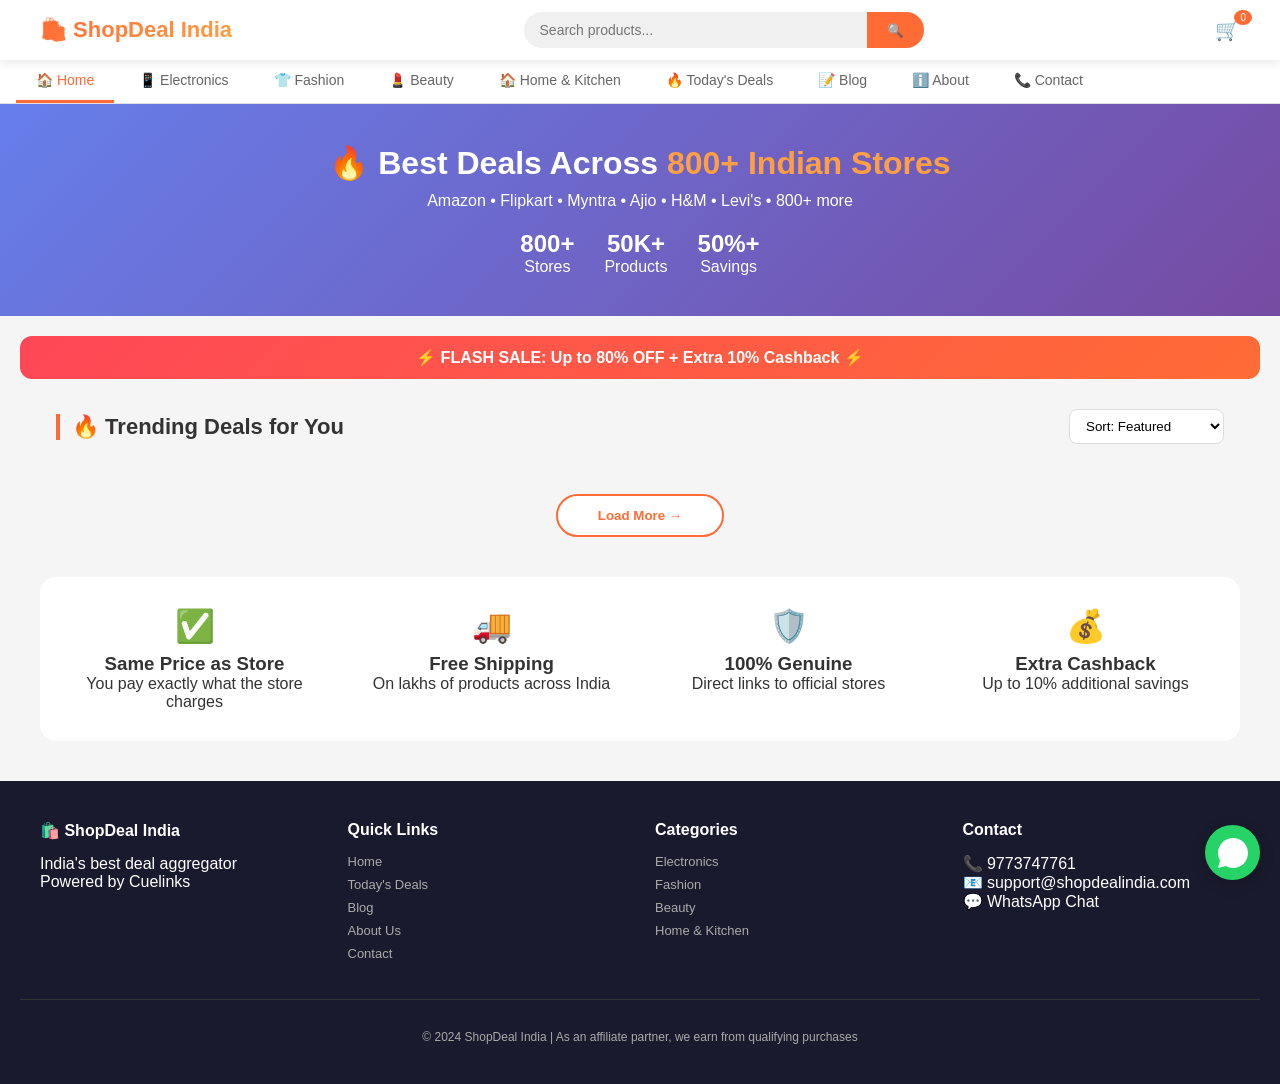
==== commit 0a8e3b34: "Update index.html" ====
--- a/index.html
+++ b/index.html
@@ -5,6 +5,7 @@
     <meta name="viewport" content="width=device-width, initial-scale=1.0, viewport-fit=cover, user-scalable=yes">
     <title>ShopDeal India - Best Deals Across 800+ Indian Stores</title>
     <meta name="description" content="Find best deals on Amazon, Flipkart, Myntra & 800+ stores. Save up to 80% on electronics, fashion, beauty & more.">
+    <meta name="keywords" content="online shopping deals, best offers India, Amazon deals, Flipkart sale, Myntra offers, Cuelinks">
     
     <!-- Cuelinks API -->
     <script>
@@ -58,6 +59,7 @@
             background-clip: text;
             color: transparent;
             text-decoration: none;
+            cursor: pointer;
         }
 
         .search-bar {
@@ -84,7 +86,6 @@
             color: white;
             border: none;
             cursor: pointer;
-            font-weight: 600;
         }
 
         .cart-icon {
@@ -102,7 +103,34 @@
             border-radius: 50%;
             padding: 2px 6px;
             font-size: 10px;
-            font-weight: bold;
+        }
+
+        /* Navigation Tabs */
+        .nav-tabs {
+            background: white;
+            border-bottom: 1px solid #e0e0e0;
+            padding: 0 16px;
+            overflow-x: auto;
+            white-space: nowrap;
+            display: flex;
+            gap: 5px;
+        }
+
+        .nav-tab {
+            padding: 12px 20px;
+            background: none;
+            border: none;
+            font-size: 14px;
+            font-weight: 500;
+            color: #666;
+            cursor: pointer;
+            border-bottom: 3px solid transparent;
+            transition: all 0.3s;
+        }
+
+        .nav-tab.active {
+            color: #ff6b35;
+            border-bottom-color: #ff6b35;
         }
 
         /* Hero */
@@ -135,30 +163,15 @@
             font-weight: bold;
         }
 
-        /* Categories */
-        .categories {
-            max-width: 1200px;
-            margin: 20px auto;
-            padding: 0 16px;
-            display: flex;
-            gap: 10px;
-            overflow-x: auto;
-        }
-
-        .cat-btn {
-            padding: 8px 20px;
-            background: white;
-            border: 1px solid #ddd;
-            border-radius: 30px;
-            cursor: pointer;
-            white-space: nowrap;
-            font-size: 14px;
-        }
-
-        .cat-btn.active {
-            background: #ff6b35;
+        /* Flash Banner */
+        .flash-banner {
+            background: linear-gradient(135deg, #ff4757, #ff6b35);
             color: white;
-            border-color: #ff6b35;
+            text-align: center;
+            padding: 12px;
+            margin: 20px;
+            border-radius: 12px;
+            font-weight: bold;
         }
 
         /* Products Grid */
@@ -206,8 +219,9 @@
             border-radius: 12px;
             overflow: hidden;
             box-shadow: 0 2px 8px rgba(0,0,0,0.1);
+            cursor: pointer;
             transition: transform 0.2s;
-            cursor: pointer;
+            position: relative;
         }
 
         .product-card:hover {
@@ -215,14 +229,26 @@
             box-shadow: 0 8px 20px rgba(0,0,0,0.15);
         }
 
+        .deal-badge {
+            position: absolute;
+            top: 10px;
+            left: 10px;
+            background: #ff4757;
+            color: white;
+            padding: 4px 12px;
+            border-radius: 20px;
+            font-size: 11px;
+            font-weight: bold;
+            z-index: 1;
+        }
+
         .product-img {
-            width: 100%;
             height: 200px;
-            background: #f8f8f8;
             display: flex;
             align-items: center;
             justify-content: center;
             padding: 20px;
+            background: #f8f8f8;
         }
 
         .product-img img {
@@ -270,7 +296,7 @@
             margin-left: 8px;
         }
 
-        .store {
+        .store-name {
             font-size: 11px;
             color: #666;
             background: #f0f0f0;
@@ -328,13 +354,227 @@
             margin-bottom: 8px;
         }
 
+        /* About Page Styles */
+        .about-container, .policy-container {
+            max-width: 1000px;
+            margin: 40px auto;
+            padding: 0 20px;
+        }
+
+        .about-card, .policy-card {
+            background: white;
+            border-radius: 16px;
+            padding: 30px;
+            box-shadow: 0 2px 10px rgba(0,0,0,0.1);
+            margin-bottom: 20px;
+        }
+
+        .about-card h1, .policy-card h1 {
+            color: #ff6b35;
+            margin-bottom: 20px;
+        }
+
+        .stats-showcase {
+            display: flex;
+            gap: 20px;
+            flex-wrap: wrap;
+            margin: 30px 0;
+        }
+
+        .stat-box {
+            flex: 1;
+            text-align: center;
+            padding: 20px;
+            background: linear-gradient(135deg, #667eea, #764ba2);
+            color: white;
+            border-radius: 12px;
+        }
+
+        .stat-box .number {
+            font-size: 36px;
+            font-weight: bold;
+        }
+
+        .values-grid {
+            display: grid;
+            grid-template-columns: repeat(auto-fit, minmax(200px, 1fr));
+            gap: 20px;
+            margin: 20px 0;
+        }
+
+        .value-item {
+            text-align: center;
+            padding: 20px;
+            background: #f8f9fa;
+            border-radius: 12px;
+        }
+
+        .value-item .icon {
+            font-size: 40px;
+            display: block;
+            margin-bottom: 10px;
+        }
+
+        /* Contact Page */
+        .contact-container {
+            max-width: 800px;
+            margin: 40px auto;
+            padding: 0 20px;
+        }
+
+        .contact-card {
+            background: white;
+            border-radius: 16px;
+            padding: 30px;
+            box-shadow: 0 2px 10px rgba(0,0,0,0.1);
+            margin-bottom: 20px;
+        }
+
+        .contact-info {
+            display: flex;
+            gap: 20px;
+            flex-wrap: wrap;
+            margin-top: 20px;
+        }
+
+        .info-item {
+            flex: 1;
+            text-align: center;
+            padding: 20px;
+            background: #f8f9fa;
+            border-radius: 12px;
+        }
+
+        .info-item .icon {
+            font-size: 32px;
+            display: block;
+            margin-bottom: 10px;
+        }
+
+        form input, form textarea {
+            width: 100%;
+            padding: 12px;
+            margin-bottom: 15px;
+            border: 1px solid #ddd;
+            border-radius: 8px;
+        }
+
+        form button {
+            background: #ff6b35;
+            color: white;
+            border: none;
+            padding: 12px 30px;
+            border-radius: 8px;
+            cursor: pointer;
+        }
+
+        /* Blog */
+        .blog-header {
+            background: linear-gradient(135deg, #1a1a2e, #16213e);
+            color: white;
+            padding: 40px 20px;
+            text-align: center;
+        }
+
+        .blog-header h1 {
+            font-size: 32px;
+            margin-bottom: 10px;
+        }
+
+        .blog-grid {
+            max-width: 1200px;
+            margin: 40px auto;
+            padding: 0 20px;
+            display: grid;
+            grid-template-columns: repeat(auto-fill, minmax(350px, 1fr));
+            gap: 30px;
+        }
+
+        .blog-card {
+            background: white;
+            border-radius: 16px;
+            overflow: hidden;
+            box-shadow: 0 2px 10px rgba(0,0,0,0.1);
+            cursor: pointer;
+            transition: transform 0.2s;
+        }
+
+        .blog-card:hover {
+            transform: translateY(-4px);
+        }
+
+        .blog-img {
+            height: 180px;
+            background: linear-gradient(135deg, #667eea, #764ba2);
+            display: flex;
+            align-items: center;
+            justify-content: center;
+            font-size: 60px;
+        }
+
+        .blog-content {
+            padding: 20px;
+        }
+
+        .blog-category {
+            color: #ff6b35;
+            font-size: 12px;
+            text-transform: uppercase;
+            margin-bottom: 8px;
+        }
+
+        .blog-title {
+            font-size: 18px;
+            margin-bottom: 10px;
+        }
+
+        .blog-excerpt {
+            color: #666;
+            font-size: 14px;
+            margin-bottom: 15px;
+            line-height: 1.5;
+        }
+
         /* Footer */
         .footer {
             background: #1a1a2e;
             color: white;
             padding: 40px 20px;
             margin-top: 40px;
+        }
+
+        .footer-grid {
+            max-width: 1200px;
+            margin: 0 auto;
+            display: grid;
+            grid-template-columns: repeat(auto-fit, minmax(200px, 1fr));
+            gap: 30px;
+        }
+
+        .footer-col h4 {
+            margin-bottom: 15px;
+        }
+
+        .footer-col a {
+            display: block;
+            color: #aaa;
+            text-decoration: none;
+            margin-bottom: 8px;
+            font-size: 13px;
+            cursor: pointer;
+        }
+
+        .footer-col a:hover {
+            color: #ff6b35;
+        }
+
+        .copyright {
             text-align: center;
+            padding-top: 30px;
+            margin-top: 30px;
+            border-top: 1px solid #333;
+            font-size: 12px;
+            color: #aaa;
         }
 
         /* WhatsApp Float */
@@ -354,10 +594,20 @@
             z-index: 100;
         }
 
+        .hidden-page {
+            display: none;
+        }
+
+        .active-page {
+            display: block;
+        }
+
         @media (max-width: 768px) {
-            .hero h1 { font-size: 24px; }
             .nav { flex-direction: column; }
             .search-bar { max-width: 100%; }
+            .blog-grid { grid-template-columns: 1fr; }
+            .contact-info { flex-direction: column; }
+            .stats-showcase { flex-direction: column; }
         }
     </style>
 </head>
@@ -366,73 +616,197 @@
     <!-- Header -->
     <header class="header">
         <div class="nav">
-            <a href="/" class="logo">🛍️ ShopDeal India</a>
+            <div class="logo" onclick="showPage('home')">🛍️ ShopDeal India</div>
             <div class="search-bar">
                 <input type="text" id="searchInput" placeholder="Search products...">
                 <button onclick="searchProducts()">🔍</button>
             </div>
-            <div class="cart-icon" onclick="showCart()">
-                🛒 <span class="cart-count" id="cartCount">0</span>
+            <div class="cart-icon" onclick="showCart()">🛒 <span class="cart-count" id="cartCount">0</span></div>
+        </div>
+    </header>
+
+    <!-- Navigation Tabs -->
+    <div class="nav-tabs">
+        <button class="nav-tab active" onclick="showPage('home')">🏠 Home</button>
+        <button class="nav-tab" onclick="showPage('electronics')">📱 Electronics</button>
+        <button class="nav-tab" onclick="showPage('fashion')">👕 Fashion</button>
+        <button class="nav-tab" onclick="showPage('beauty')">💄 Beauty</button>
+        <button class="nav-tab" onclick="showPage('homekitchen')">🏠 Home & Kitchen</button>
+        <button class="nav-tab" onclick="showPage('deals')">🔥 Today's Deals</button>
+        <button class="nav-tab" onclick="showPage('blog')">📝 Blog</button>
+        <button class="nav-tab" onclick="showPage('about')">ℹ️ About</button>
+        <button class="nav-tab" onclick="showPage('contact')">📞 Contact</button>
+    </div>
+
+    <!-- ==================== HOME PAGE ==================== -->
+    <div id="home-page" class="active-page">
+        <div class="hero">
+            <h1>🔥 Best Deals Across <span style="color:#ff9f43;">800+ Indian Stores</span></h1>
+            <p>Amazon • Flipkart • Myntra • Ajio • H&M • Levi's • 800+ more</p>
+            <div class="stats">
+                <div class="stat"><span class="stat-number">800+</span><br>Stores</div>
+                <div class="stat"><span class="stat-number">50K+</span><br>Products</div>
+                <div class="stat"><span class="stat-number">50%+</span><br>Savings</div>
             </div>
         </div>
-    </header>
-
-    <!-- Hero -->
-    <section class="hero">
-        <h1>🔥 Best Deals Across 800+ Indian Stores</h1>
-        <p>Amazon • Flipkart • Myntra • Ajio • H&M • Levi's • 800+ more</p>
-        <div class="stats">
-            <div class="stat"><span class="stat-number">800+</span><br>Stores</div>
-            <div class="stat"><span class="stat-number">50K+</span><br>Products</div>
-            <div class="stat"><span class="stat-number">50%+</span><br>Savings</div>
-        </div>
-    </section>
-
-    <!-- Categories -->
-    <div class="categories" id="categories">
-        <button class="cat-btn active" data-cat="all">All</button>
-        <button class="cat-btn" data-cat="electronics">📱 Electronics</button>
-        <button class="cat-btn" data-cat="fashion">👕 Fashion</button>
-        <button class="cat-btn" data-cat="beauty">💄 Beauty</button>
-        <button class="cat-btn" data-cat="home">🏠 Home</button>
-    </div>
-
-    <!-- Products -->
-    <div class="products-section">
-        <div class="section-header">
-            <h2 class="section-title" id="sectionTitle">🔥 Trending Deals</h2>
-            <select class="sort-select" id="sortSelect" onchange="sortProducts(this.value)">
-                <option value="default">Sort: Featured</option>
-                <option value="price_low">Price: Low to High</option>
-                <option value="price_high">Price: High to Low</option>
-                <option value="discount">Biggest Discount</option>
-            </select>
-        </div>
-        <div class="products-grid" id="productsGrid"></div>
-        <div class="load-more">
-            <button class="load-more-btn" onclick="loadMore()">Load More →</button>
-        </div>
-    </div>
-
-    <!-- Features -->
-    <div class="features">
-        <div class="feature"><div class="feature-icon">✅</div><h3>Same Price</h3><p>As original store</p></div>
-        <div class="feature"><div class="feature-icon">🚚</div><h3>Free Shipping</h3><p>On lakhs of items</p></div>
-        <div class="feature"><div class="feature-icon">🛡️</div><h3>100% Genuine</h3><p>Official stores</p></div>
-        <div class="feature"><div class="feature-icon">💰</div><h3>Best Deals</h3><p>Save up to 80%</p></div>
+        <div class="flash-banner">⚡ FLASH SALE: Up to 80% OFF + Extra 10% Cashback ⚡</div>
+        <div class="products-section">
+            <div class="section-header">
+                <h2 class="section-title">🔥 Trending Deals for You</h2>
+                <select class="sort-select" id="homeSort" onchange="sortHomeProducts(this.value)">
+                    <option value="default">Sort: Featured</option>
+                    <option value="price_low">Price: Low to High</option>
+                    <option value="price_high">Price: High to Low</option>
+                    <option value="discount">Biggest Discount</option>
+                </select>
+            </div>
+            <div class="products-grid" id="homeProductsGrid"></div>
+            <div class="load-more"><button class="load-more-btn" onclick="loadMoreHome()">Load More →</button></div>
+        </div>
+    </div>
+
+    <!-- ==================== ELECTRONICS PAGE ==================== -->
+    <div id="electronics-page" class="hidden-page">
+        <div class="hero" style="background: linear-gradient(135deg, #667eea, #764ba2);">
+            <h1>📱 Best Electronics Deals</h1>
+            <p>Save up to 50% on Mobiles, Laptops, Headphones & more</p>
+        </div>
+        <div class="products-section">
+            <div class="section-header"><h2 class="section-title">📱 Electronics Deals</h2></div>
+            <div class="products-grid" id="electronicsProductsGrid"></div>
+            <div class="load-more"><button class="load-more-btn" onclick="loadMoreElectronics()">Load More →</button></div>
+        </div>
+    </div>
+
+    <!-- ==================== FASHION PAGE ==================== -->
+    <div id="fashion-page" class="hidden-page">
+        <div class="hero" style="background: linear-gradient(135deg, #f093fb, #f5576c);">
+            <h1>👕 Best Fashion Deals</h1>
+            <p>Save up to 50% on Clothes, Shoes, Watches & Accessories</p>
+        </div>
+        <div class="products-section">
+            <div class="section-header"><h2 class="section-title">👕 Fashion Deals</h2></div>
+            <div class="products-grid" id="fashionProductsGrid"></div>
+            <div class="load-more"><button class="load-more-btn" onclick="loadMoreFashion()">Load More →</button></div>
+        </div>
+    </div>
+
+    <!-- ==================== BEAUTY PAGE ==================== -->
+    <div id="beauty-page" class="hidden-page">
+        <div class="hero" style="background: linear-gradient(135deg, #f5af19, #f12711);">
+            <h1>💄 Best Beauty & Cosmetics Deals</h1>
+            <p>Save up to 50% on Makeup, Skincare & Haircare</p>
+        </div>
+        <div class="products-section">
+            <div class="section-header"><h2 class="section-title">💄 Beauty Deals</h2></div>
+            <div class="products-grid" id="beautyProductsGrid"></div>
+            <div class="load-more"><button class="load-more-btn" onclick="loadMoreBeauty()">Load More →</button></div>
+        </div>
+    </div>
+
+    <!-- ==================== HOME & KITCHEN PAGE ==================== -->
+    <div id="homekitchen-page" class="hidden-page">
+        <div class="hero" style="background: linear-gradient(135deg, #11998e, #38ef7d);">
+            <h1>🏠 Best Home & Kitchen Deals</h1>
+            <p>Save up to 50% on Cookware, Appliances, Furniture & Decor</p>
+        </div>
+        <div class="products-section">
+            <div class="section-header"><h2 class="section-title">🏠 Home & Kitchen Deals</h2></div>
+            <div class="products-grid" id="homekitchenProductsGrid"></div>
+            <div class="load-more"><button class="load-more-btn" onclick="loadMoreHomeKitchen()">Load More →</button></div>
+        </div>
+    </div>
+
+    <!-- ==================== DEALS PAGE ==================== -->
+    <div id="deals-page" class="hidden-page">
+        <div class="hero" style="background: linear-gradient(135deg, #f12711, #f5af19);">
+            <h1>🔥 Today's Best Deals</h1>
+            <p>Limited Time Offers - Up to 80% Off</p>
+        </div>
+        <div class="flash-banner">⚡ FLASH SALE: Extra 10% Cashback on All Orders! ⚡</div>
+        <div class="products-section">
+            <div class="section-header"><h2 class="section-title">🔥 Limited Time Offers</h2></div>
+            <div class="products-grid" id="dealsProductsGrid"></div>
+            <div class="load-more"><button class="load-more-btn" onclick="loadMoreDeals()">Load More →</button></div>
+        </div>
+    </div>
+
+    <!-- ==================== BLOG PAGE ==================== -->
+    <div id="blog-page" class="hidden-page">
+        <div class="blog-header"><h1>Shopping Blog</h1><p>Product Reviews, Buying Guides & Best Deals</p></div>
+        <div class="blog-grid" id="blogGrid"></div>
+    </div>
+
+    <!-- ==================== ABOUT PAGE ==================== -->
+    <div id="about-page" class="hidden-page">
+        <div class="about-container">
+            <div class="about-card">
+                <h1>About ShopDeal India</h1>
+                <p>ShopDeal India is India's largest deal aggregator platform. We help you find the best deals across 800+ Indian stores including Amazon, Flipkart, Myntra, Ajio, and many more.</p>
+                <div class="stats-showcase">
+                    <div class="stat-box"><div class="number">800+</div><div>Stores</div></div>
+                    <div class="stat-box"><div class="number">50,000+</div><div>Products</div></div>
+                    <div class="stat-box"><div class="number">50%+</div><div>Average Savings</div></div>
+                </div>
+                <h2>Our Mission</h2>
+                <p>To help every Indian save money on their online purchases by finding the best deals and offers across all major online stores.</p>
+                <h2>Our Values</h2>
+                <div class="values-grid">
+                    <div class="value-item"><div class="icon">✅</div><h3>Trust</h3><p>100% genuine links to official stores</p></div>
+                    <div class="value-item"><div class="icon">💰</div><h3>Savings</h3><p>Best prices guaranteed</p></div>
+                    <div class="value-item"><div class="icon">🚀</div><h3>Speed</h3><p>Fast loading & easy navigation</p></div>
+                </div>
+                <p><strong>Contact us:</strong> 📞 9773747761 | 📧 support@shopdealindia.com</p>
+            </div>
+        </div>
+    </div>
+
+    <!-- ==================== CONTACT PAGE ==================== -->
+    <div id="contact-page" class="hidden-page">
+        <div class="contact-container">
+            <div class="contact-card">
+                <h1>Contact Us</h1>
+                <p>Have questions? We're here to help!</p>
+                <div class="contact-info">
+                    <div class="info-item"><span class="icon">📞</span><h3>Call Us</h3><a href="tel:9773747761" style="color:#ff6b35;">9773747761</a></div>
+                    <div class="info-item"><span class="icon">💬</span><h3>WhatsApp</h3><a href="#" onclick="startWhatsApp(); return false;" style="color:#ff6b35;">Chat Now</a></div>
+                    <div class="info-item"><span class="icon">📧</span><h3>Email</h3><a href="mailto:support@shopdealindia.com" style="color:#ff6b35;">support@shopdealindia.com</a></div>
+                </div>
+            </div>
+            <div class="contact-card">
+                <h2>Send us a Message</h2>
+                <form onsubmit="submitForm(event)">
+                    <input type="text" id="contactName" placeholder="Your Name" required>
+                    <input type="email" id="contactEmail" placeholder="Your Email" required>
+                    <textarea id="contactMsg" rows="5" placeholder="Your Message" required></textarea>
+                    <button type="submit">Send Message →</button>
+                </form>
+            </div>
+        </div>
+    </div>
+
+    <!-- Features Section (shown on home page only) -->
+    <div class="features" id="featuresSection">
+        <div class="feature"><div class="feature-icon">✅</div><h3>Same Price as Store</h3><p>You pay exactly what the store charges</p></div>
+        <div class="feature"><div class="feature-icon">🚚</div><h3>Free Shipping</h3><p>On lakhs of products across India</p></div>
+        <div class="feature"><div class="feature-icon">🛡️</div><h3>100% Genuine</h3><p>Direct links to official stores</p></div>
+        <div class="feature"><div class="feature-icon">💰</div><h3>Extra Cashback</h3><p>Up to 10% additional savings</p></div>
     </div>
 
     <!-- Footer -->
     <footer class="footer">
-        <p>© 2024 ShopDeal India | Powered by Cuelinks</p>
-        <p style="margin-top: 10px;">📞 <a href="tel:9773747761" style="color:#ff6b35;">9773747761</a> | 💬 <a href="#" onclick="startWhatsApp()" style="color:#ff6b35;">WhatsApp</a></p>
+        <div class="footer-grid">
+            <div class="footer-col"><h4>🛍️ ShopDeal India</h4><p>India's best deal aggregator</p><p>Powered by Cuelinks</p></div>
+            <div class="footer-col"><h4>Quick Links</h4><a onclick="showPage('home')">Home</a><a onclick="showPage('deals')">Today's Deals</a><a onclick="showPage('blog')">Blog</a><a onclick="showPage('about')">About Us</a><a onclick="showPage('contact')">Contact</a></div>
+            <div class="footer-col"><h4>Categories</h4><a onclick="showPage('electronics')">Electronics</a><a onclick="showPage('fashion')">Fashion</a><a onclick="showPage('beauty')">Beauty</a><a onclick="showPage('homekitchen')">Home & Kitchen</a></div>
+            <div class="footer-col"><h4>Contact</h4><p>📞 9773747761</p><p>📧 support@shopdealindia.com</p><p>💬 WhatsApp Chat</p></div>
+        </div>
+        <div class="copyright"><p>© 2024 ShopDeal India | As an affiliate partner, we earn from qualifying purchases</p></div>
     </footer>
 
     <!-- WhatsApp Float -->
     <div class="whatsapp-float" onclick="startWhatsApp()">
-        <svg width="30" height="30" viewBox="0 0 24 24" fill="white">
-            <path d="M12.032 0C5.384 0 0 5.384 0 12.032c0 2.112.56 4.184 1.632 6.008L0 24l6.08-1.584A12.02 12.02 0 0 0 12.032 24C18.68 24 24 18.616 24 11.968S18.68 0 12.032 0zM17.96 14.52c-.264-.136-1.568-.768-1.808-.856-.24-.088-.416-.136-.592.136-.176.272-.68.856-.832 1.032-.152.176-.304.2-.568.064-.264-.136-1.112-.408-2.12-1.304-.784-.696-1.312-1.552-1.464-1.816-.152-.264-.016-.408.112-.544.112-.12.264-.312.392-.472.136-.16.184-.272.272-.456.088-.184.048-.344-.024-.48-.072-.136-.592-1.424-.816-1.952-.216-.504-.432-.432-.592-.44h-.504a.96.96 0 0 0-.688.32c-.232.264-.88.856-.88 2.088s.904 2.424 1.032 2.592c.128.168 1.784 2.72 4.32 3.816.608.264 1.08.424 1.448.544.608.192 1.16.16 1.6.096.488-.072 1.504-.608 1.712-1.2.208-.592.208-1.104.144-1.208-.064-.104-.232-.168-.496-.304z"/>
-        </svg>
+        <svg width="30" height="30" viewBox="0 0 24 24" fill="white"><path d="M12.032 0C5.384 0 0 5.384 0 12.032c0 2.112.56 4.184 1.632 6.008L0 24l6.08-1.584A12.02 12.02 0 0 0 12.032 24C18.68 24 24 18.616 24 11.968S18.68 0 12.032 0zM17.96 14.52c-.264-.136-1.568-.768-1.808-.856-.24-.088-.416-.136-.592.136-.176.272-.68.856-.832 1.032-.152.176-.304.2-.568.064-.264-.136-1.112-.408-2.12-1.304-.784-.696-1.312-1.552-1.464-1.816-.152-.264-.016-.408.112-.544.112-.12.264-.312.392-.472.136-.16.184-.272.272-.456.088-.184.048-.344-.024-.48-.072-.136-.592-1.424-.816-1.952-.216-.504-.432-.432-.592-.44h-.504a.96.96 0 0 0-.688.32c-.232.264-.88.856-.88 2.088s.904 2.424 1.032 2.592c.128.168 1.784 2.72 4.32 3.816.608.264 1.08.424 1.448.544.608.192 1.16.16 1.6.096.488-.072 1.504-.608 1.712-1.2.208-.592.208-1.104.144-1.208-.064-.104-.232-.168-.496-.304z"/></svg>
     </div>
 
     <script>
@@ -440,15 +814,14 @@
         // COMPLETE PRODUCTS DATABASE
         // ==========================================
         
-        // Using working image URLs (different CDN)
         const allProducts = [
             // Electronics
             { id: 1, name: 'Apple iPhone 15 (128GB)', price: 71999, mrp: 79900, discount: '10%', cat: 'electronics', img: 'https://images.unsplash.com/photo-1591337676887-a217a6970a8a?w=300&h=300&fit=crop', store: 'Amazon', link: 'https://www.amazon.in/dp/B0CHWNPS5R' },
             { id: 2, name: 'Samsung Galaxy S24 5G', price: 79999, mrp: 89999, discount: '11%', cat: 'electronics', img: 'https://images.unsplash.com/photo-1610945415295-d9bbf067e59c?w=300&h=300&fit=crop', store: 'Amazon', link: 'https://www.amazon.in/dp/B0CNL6TG8K' },
-            { id: 3, name: 'OnePlus 12 5G', price: 64999, mrp: 69999, discount: '7%', cat: 'electronics', img: 'https://images.unsplash.com/photo-1586953208448-b95a79798f07?w=300&h=300&fit=crop', store: 'Amazon', link: 'https://www.amazon.in/dp/B0CQHGRL9Q' },
-            { id: 4, name: 'Apple MacBook Air M2', price: 89990, mrp: 99900, discount: '10%', cat: 'electronics', img: 'https://images.unsplash.com/photo-1517336714731-489689fd1ca8?w=300&h=300&fit=crop', store: 'Apple', link: 'https://www.apple.com/in/shop/buy-mac/macbook-air' },
-            { id: 5, name: 'Sony WH-1000XM5 Headphones', price: 29990, mrp: 34990, discount: '14%', cat: 'electronics', img: 'https://images.unsplash.com/photo-1618366712010-f4ae9c647dcb?w=300&h=300&fit=crop', store: 'Sony', link: 'https://www.sony.co.in/electronics/headband-headphones/wh-1000xm5' },
-            { id: 6, name: 'boAt Rockerz 450', price: 1799, mrp: 2999, discount: '40%', cat: 'electronics', img: 'https://images.unsplash.com/photo-1505740420928-5e560c06d30e?w=300&h=300&fit=crop', store: 'boAt', link: 'https://www.boat-lifestyle.com/products/rockerz-450' },
+            { id: 3, name: 'Apple MacBook Air M2', price: 89990, mrp: 99900, discount: '10%', cat: 'electronics', img: 'https://images.unsplash.com/photo-1517336714731-489689fd1ca8?w=300&h=300&fit=crop', store: 'Apple', link: 'https://www.apple.com/in/shop/buy-mac/macbook-air' },
+            { id: 4, name: 'Sony WH-1000XM5', price: 29990, mrp: 34990, discount: '14%', cat: 'electronics', img: 'https://images.unsplash.com/photo-1618366712010-f4ae9c647dcb?w=300&h=300&fit=crop', store: 'Sony', link: 'https://www.sony.co.in' },
+            { id: 5, name: 'boAt Rockerz 450', price: 1799, mrp: 2999, discount: '40%', cat: 'electronics', img: 'https://images.unsplash.com/photo-1505740420928-5e560c06d30e?w=300&h=300&fit=crop', store: 'boAt', link: 'https://www.boat-lifestyle.com' },
+            { id: 6, name: 'OnePlus 12 5G', price: 64999, mrp: 69999, discount: '7%', cat: 'electronics', img: 'https://images.unsplash.com/photo-1586953208448-b95a79798f07?w=300&h=300&fit=crop', store: 'OnePlus', link: 'https://www.oneplus.in' },
             
             // Fashion
             { id: 7, name: "Levi's 501 Jeans", price: 2299, mrp: 3999, discount: '42%', cat: 'fashion', img: 'https://images.unsplash.com/photo-1541099649105-f69ad21f3246?w=300&h=300&fit=crop', store: "Levi's", link: 'https://www.levi.in' },
@@ -456,152 +829,144 @@
             { id: 9, name: 'H&M T-Shirt', price: 799, mrp: 1599, discount: '50%', cat: 'fashion', img: 'https://images.unsplash.com/photo-1521572163474-6864f9cf17ab?w=300&h=300&fit=crop', store: 'H&M', link: 'https://www2.hm.com' },
             { id: 10, name: 'Fastrack Smartwatch', price: 2495, mrp: 4995, discount: '50%', cat: 'fashion', img: 'https://images.unsplash.com/photo-1523275335684-37898b6baf30?w=300&h=300&fit=crop', store: 'Fastrack', link: 'https://www.fastrack.com' },
             { id: 11, name: 'Adidas Running Shoes', price: 3999, mrp: 6999, discount: '43%', cat: 'fashion', img: 'https://images.unsplash.com/photo-1600185365483-26d7a4cc7519?w=300&h=300&fit=crop', store: 'Adidas', link: 'https://www.adidas.co.in' },
-            { id: 12, name: 'Titan Watch', price: 3495, mrp: 6995, discount: '50%', cat: 'fashion', img: 'https://images.unsplash.com/photo-1524805444758-089113d48a6d?w=300&h=300&fit=crop', store: 'Titan', link: 'https://www.titan.co.in' },
             
             // Beauty
-            { id: 13, name: 'Swiss Beauty Lipstick', price: 399, mrp: 799, discount: '50%', cat: 'beauty', img: 'https://images.unsplash.com/photo-1586495777744-4413f21062fa?w=300&h=300&fit=crop', store: 'Swiss Beauty', link: 'https://www.swissbeauty.in' },
-            { id: 14, name: 'Mamaearth Face Wash', price: 299, mrp: 599, discount: '50%', cat: 'beauty', img: 'https://images.unsplash.com/photo-1556228578-0d85b1a4d571?w=300&h=300&fit=crop', store: 'Mamaearth', link: 'https://mamaearth.in' },
-            { id: 15, name: 'Lakme Foundation', price: 349, mrp: 699, discount: '50%', cat: 'beauty', img: 'https://images.unsplash.com/photo-1631730360959-38f9d89b3a00?w=300&h=300&fit=crop', store: 'Lakme', link: 'https://www.lakme.com' },
-            { id: 16, name: 'Maybelline Mascara', price: 399, mrp: 799, discount: '50%', cat: 'beauty', img: 'https://images.unsplash.com/photo-1631730360924-18f5d2e3e4f5?w=300&h=300&fit=crop', store: 'Maybelline', link: 'https://www.maybelline.com' },
+            { id: 12, name: 'Swiss Beauty Lipstick', price: 399, mrp: 799, discount: '50%', cat: 'beauty', img: 'https://images.unsplash.com/photo-1586495777744-4413f21062fa?w=300&h=300&fit=crop', store: 'Swiss Beauty', link: 'https://www.swissbeauty.in' },
+            { id: 13, name: 'Mamaearth Face Wash', price: 299, mrp: 599, discount: '50%', cat: 'beauty', img: 'https://images.unsplash.com/photo-1556228578-0d85b1a4d571?w=300&h=300&fit=crop', store: 'Mamaearth', link: 'https://mamaearth.in' },
+            { id: 14, name: 'Lakme Foundation', price: 349, mrp: 699, discount: '50%', cat: 'beauty', img: 'https://images.unsplash.com/photo-1631730360959-38f9d89b3a00?w=300&h=300&fit=crop', store: 'Lakme', link: 'https://www.lakme.com' },
             
-            // Home
-            { id: 17, name: 'Prestige Cooker 5L', price: 2299, mrp: 3450, discount: '33%', cat: 'home', img: 'https://images.unsplash.com/photo-1584267385494-9fdd9a6adf44?w=300&h=300&fit=crop', store: 'Prestige', link: 'https://www.prestige.com' },
-            { id: 18, name: 'Philips Iron', price: 1499, mrp: 2495, discount: '40%', cat: 'home', img: 'https://images.unsplash.com/photo-1584267385494-9fdd9a6adf44?w=300&h=300&fit=crop', store: 'Philips', link: 'https://www.philips.co.in' },
-            { id: 19, name: 'Bajaj Mixer Grinder', price: 3499, mrp: 4999, discount: '30%', cat: 'home', img: 'https://images.unsplash.com/photo-1584267385494-9fdd9a6adf44?w=300&h=300&fit=crop', store: 'Bajaj', link: 'https://www.bajajelectronics.com' },
-            { id: 20, name: 'Wakefit Pillow', price: 999, mrp: 1999, discount: '50%', cat: 'home', img: 'https://images.unsplash.com/photo-1584267385494-9fdd9a6adf44?w=300&h=300&fit=crop', store: 'Wakefit', link: 'https://www.wakefit.co' }
+            // Home & Kitchen
+            { id: 15, name: 'Prestige Cooker 5L', price: 2299, mrp: 3450, discount: '33%', cat: 'home', img: 'https://images.unsplash.com/photo-1584267385494-9fdd9a6adf44?w=300&h=300&fit=crop', store: 'Prestige', link: 'https://www.prestige.com' },
+            { id: 16, name: 'Bajaj Mixer Grinder', price: 3499, mrp: 4999, discount: '30%', cat: 'home', img: 'https://images.unsplash.com/photo-1584267385494-9fdd9a6adf44?w=300&h=300&fit=crop', store: 'Bajaj', link: 'https://www.bajajelectronics.com' },
+            { id: 17, name: 'Philips Steam Iron', price: 1499, mrp: 2495, discount: '40%', cat: 'home', img: 'https://images.unsplash.com/photo-1584267385494-9fdd9a6adf44?w=300&h=300&fit=crop', store: 'Philips', link: 'https://www.philips.co.in' }
         ];
+
+        // Deals products (discount > 30%)
+        const dealsProducts = allProducts.filter(p => parseInt(p.discount) > 30);
         
-        // State
-        let currentCat = 'all';
-        let currentProducts = [...allProducts];
-        let currentPage = 1;
-        const perPage = 8;
-        let cart = 0;
-        
-        // Load cart from storage
-        function loadCart() {
-            const saved = localStorage.getItem('shop_cart');
-            if (saved) cart = parseInt(saved);
-            document.getElementById('cartCount').innerText = cart;
-        }
-        
-        function saveCart() {
-            localStorage.setItem('shop_cart', cart);
-            document.getElementById('cartCount').innerText = cart;
-        }
-        
-        // Track click and redirect
-        function redirectToStore(link, name) {
-            cart++;
-            saveCart();
-            console.log(`🛒 Clicked: ${name} | Cart: ${cart}`);
-            // Open store link (Cuelinks will auto-convert)
-            window.open(link, '_blank');
-        }
-        
-        // Render products
-        function renderProducts() {
-            const container = document.getElementById('productsGrid');
+        // Blog posts
+        const blogPosts = [
+            { id: 1, title: 'iPhone 15 Review: Is It Worth Buying?', category: 'Product Review', excerpt: 'Complete review of Apple iPhone 15 - camera, battery, performance, and price comparison.', icon: '📱', link: '#' },
+            { id: 2, title: 'Best Laptops Under 50000 in India 2024', category: 'Buying Guide', excerpt: 'Top 10 laptops under ₹50,000 for students, programmers, and professionals.', icon: '💻', link: '#' },
+            { id: 3, title: 'Best Wireless Headphones Under 2000', category: 'Best Deals', excerpt: 'Top budget headphones from boAt, Noise, Boult, Mivi. Compare features.', icon: '🎧', link: '#' },
+            { id: 4, title: 'Festival Fashion: Best Ethnic Wear Deals', category: 'Fashion Guide', excerpt: 'Save up to 60% on ethnic wear this festive season.', icon: '👕', link: '#' },
+            { id: 5, title: 'Best Skincare Products for Glowing Skin', category: 'Beauty', excerpt: 'Top-rated face washes, serums, and moisturizers from Mamaearth, Plum.', icon: '💄', link: '#' },
+            { id: 6, title: 'Diwali Gift Guide 2024: Best Gift Ideas', category: 'Gift Guide', excerpt: 'Find perfect gifts for family and friends this Diwali.', icon: '🎁', link: '#' }
+        ];
+
+        // State variables
+        let cart = localStorage.getItem('shop_cart') ? parseInt(localStorage.getItem('shop_cart')) : 0;
+        let homePage = 1, electronicsPage = 1, fashionPage = 1, beautyPage = 1, homeKitchenPage = 1, dealsPage = 1;
+        const perPage = 6;
+
+        // Helper functions
+        function redirectToStore(link) { cart++; localStorage.setItem('shop_cart', cart); document.getElementById('cartCount').innerText = cart; window.open(link, '_blank'); }
+        function showCart() { alert(`🛒 Cart: ${cart} items`); }
+        function startWhatsApp() { window.open('https://wa.me/919773747761', '_blank'); }
+        function searchProducts() { const q = document.getElementById('searchInput').value; if(q) alert(`Searching for "${q}"`); }
+        function submitForm(e) { e.preventDefault(); alert('✅ Message sent! We will contact you soon.'); document.getElementById('contactName').value = ''; document.getElementById('contactEmail').value = ''; document.getElementById('contactMsg').value = ''; }
+
+        // Page navigation
+        function showPage(page) {
+            document.querySelectorAll('[id$="-page"]').forEach(el => el.classList.add('hidden-page'));
+            document.getElementById(`${page}-page`).classList.remove('hidden-page');
+            document.querySelectorAll('.nav-tab').forEach(tab => tab.classList.remove('active'));
+            event.target.classList.add('active');
+            
+            // Hide features section on non-home pages
+            const features = document.getElementById('featuresSection');
+            if (features) features.style.display = page === 'home' ? 'grid' : 'none';
+            
+            // Refresh products when page changes
+            if (page === 'home') renderHomeProducts();
+            else if (page === 'electronics') renderElectronicsProducts();
+            else if (page === 'fashion') renderFashionProducts();
+            else if (page === 'beauty') renderBeautyProducts();
+            else if (page === 'homekitchen') renderHomeKitchenProducts();
+            else if (page === 'deals') renderDealsProducts();
+            else if (page === 'blog') renderBlog();
+            
+            window.scrollTo({ top: 0, behavior: 'smooth' });
+        }
+
+        // Render functions
+        function renderProducts(containerId, products, pageVar, pageName, loadMoreFunc) {
+            const container = document.getElementById(containerId);
             if (!container) return;
-            
-            let filtered = currentCat === 'all' ? currentProducts : currentProducts.filter(p => p.cat === currentCat);
-            const show = filtered.slice(0, currentPage * perPage);
-            
-            if (show.length === 0) {
-                container.innerHTML = '<div style="text-align:center; padding:40px;">No products found</div>';
-                return;
-            }
-            
+            const start = 0;
+            const end = window[pageVar] * perPage;
+            const show = products.slice(start, end);
+            if (show.length === 0 && window[pageVar] === 1) { container.innerHTML = '<div style="text-align:center; padding:40px;">No products found</div>'; return; }
             container.innerHTML = show.map(p => `
-                <div class="product-card" onclick="redirectToStore('${p.link}', '${p.name.replace(/'/g, "\\'")}')">
-                    <div class="product-img">
-                        <img src="${p.img}" alt="${p.name}" loading="lazy">
-                    </div>
+                <div class="product-card" onclick="redirectToStore('${p.link}')">
+                    ${p.discount > 30 ? '<div class="deal-badge">🔥 DEAL</div>' : ''}
+                    <div class="product-img"><img src="${p.img}" alt="${p.name}" loading="lazy"></div>
                     <div class="product-info">
                         <div class="product-title">${p.name}</div>
-                        <div class="price">
-                            <span class="current-price">₹${p.price.toLocaleString()}</span>
-                            <span class="old-price">₹${p.mrp.toLocaleString()}</span>
-                            <span class="discount">-${p.discount}</span>
-                        </div>
-                        <div class="store">🏪 ${p.store}</div>
-                        <button class="shop-btn" onclick="event.stopPropagation(); redirectToStore('${p.link}', '${p.name.replace(/'/g, "\\'")}')">Shop Now →</button>
+                        <div class="price"><span class="current-price">₹${p.price.toLocaleString()}</span><span class="old-price">₹${p.mrp.toLocaleString()}</span><span class="discount">-${p.discount}%</span></div>
+                        <div class="store-name">🏪 ${p.store}</div>
+                        <button class="shop-btn" onclick="event.stopPropagation(); redirectToStore('${p.link}')">Shop Now →</button>
                     </div>
                 </div>
             `).join('');
-            
-            // Hide load more if no more products
-            const loadBtn = document.querySelector('.load-more');
-            if (loadBtn) {
-                if (filtered.length <= currentPage * perPage) {
-                    loadBtn.style.display = 'none';
-                } else {
-                    loadBtn.style.display = 'block';
-                }
-            }
-        }
+        }
+
+        function loadMore(products, pageVar, pageName, renderFunc) {
+            if (window[pageVar] * perPage < products.length) { window[pageVar]++; renderFunc(); }
+        }
+
+        // Home products with sorting
+        let homeProducts = [...allProducts];
+        function sortHomeProducts(sortBy) {
+            if (sortBy === 'price_low') homeProducts.sort((a,b) => a.price - b.price);
+            else if (sortBy === 'price_high') homeProducts.sort((a,b) => b.price - a.price);
+            else if (sortBy === 'discount') homeProducts.sort((a,b) => parseInt(b.discount) - parseInt(a.discount));
+            else homeProducts = [...allProducts];
+            homePage = 1;
+            renderHomeProducts();
+        }
+        function renderHomeProducts() { renderProducts('homeProductsGrid', homeProducts, 'homePage', 'home', null); }
+        function loadMoreHome() { if (homePage * perPage < homeProducts.length) { homePage++; renderHomeProducts(); } }
+
+        // Category renders
+        function renderElectronicsProducts() { renderProducts('electronicsProductsGrid', allProducts.filter(p => p.cat === 'electronics'), 'electronicsPage', 'electronics', null); }
+        function loadMoreElectronics() { const prods = allProducts.filter(p => p.cat === 'electronics'); if (electronicsPage * perPage < prods.length) { electronicsPage++; renderElectronicsProducts(); } }
         
-        function loadMore() {
-            currentPage++;
-            renderProducts();
-        }
+        function renderFashionProducts() { renderProducts('fashionProductsGrid', allProducts.filter(p => p.cat === 'fashion'), 'fashionPage', 'fashion', null); }
+        function loadMoreFashion() { const prods = allProducts.filter(p => p.cat === 'fashion'); if (fashionPage * perPage < prods.length) { fashionPage++; renderFashionProducts(); } }
         
-        function searchProducts() {
-            const query = document.getElementById('searchInput').value.toLowerCase();
-            if (!query) {
-                currentProducts = [...allProducts];
-            } else {
-                currentProducts = allProducts.filter(p => p.name.toLowerCase().includes(query));
-            }
-            currentPage = 1;
-            renderProducts();
-            document.getElementById('sectionTitle').innerText = query ? `🔍 "${query}"` : '🔥 Trending Deals';
-        }
+        function renderBeautyProducts() { renderProducts('beautyProductsGrid', allProducts.filter(p => p.cat === 'beauty'), 'beautyPage', 'beauty', null); }
+        function loadMoreBeauty() { const prods = allProducts.filter(p => p.cat === 'beauty'); if (beautyPage * perPage < prods.length) { beautyPage++; renderBeautyProducts(); } }
         
-        function sortProducts(sortBy) {
-            let sorted = [...currentProducts];
-            if (sortBy === 'price_low') sorted.sort((a, b) => a.price - b.price);
-            else if (sortBy === 'price_high') sorted.sort((a, b) => b.price - a.price);
-            else if (sortBy === 'discount') sorted.sort((a, b) => parseInt(b.discount) - parseInt(a.discount));
-            currentProducts = sorted;
-            currentPage = 1;
-            renderProducts();
-        }
+        function renderHomeKitchenProducts() { renderProducts('homekitchenProductsGrid', allProducts.filter(p => p.cat === 'home'), 'homeKitchenPage', 'homekitchen', null); }
+        function loadMoreHomeKitchen() { const prods = allProducts.filter(p => p.cat === 'home'); if (homeKitchenPage * perPage < prods.length) { homeKitchenPage++; renderHomeKitchenProducts(); } }
         
-        function showCart() {
-            alert(`🛒 Cart: ${cart} items\nProceed to store for checkout`);
-        }
+        function renderDealsProducts() { renderProducts('dealsProductsGrid', dealsProducts, 'dealsPage', 'deals', null); }
+        function loadMoreDeals() { if (dealsPage * perPage < dealsProducts.length) { dealsPage++; renderDealsProducts(); } }
         
-        function startWhatsApp() {
-            window.open('https://wa.me/919773747761?text=Hi%20ShopDeal%20India', '_blank');
-        }
-        
-        // Category filter
-        document.querySelectorAll('.cat-btn').forEach(btn => {
-            btn.addEventListener('click', () => {
-                currentCat = btn.dataset.cat;
-                currentPage = 1;
-                renderProducts();
-                document.querySelectorAll('.cat-btn').forEach(b => b.classList.remove('active'));
-                btn.classList.add('active');
-                document.getElementById('sectionTitle').innerText = currentCat === 'all' ? '🔥 Trending Deals' : `📱 Best ${currentCat} Deals`;
-            });
-        });
-        
+        function renderBlog() {
+            const container = document.getElementById('blogGrid');
+            if (!container) return;
+            container.innerHTML = blogPosts.map(p => `
+                <div class="blog-card" onclick="alert('Blog post: ${p.title}')">
+                    <div class="blog-img">${p.icon}</div>
+                    <div class="blog-content">
+                        <div class="blog-category">${p.category}</div>
+                        <h2 class="blog-title">${p.title}</h2>
+                        <p class="blog-excerpt">${p.excerpt}</p>
+                        <span class="read-more">Read More →</span>
+                    </div>
+                </div>
+            `).join('');
+        }
+
         // Initialize
         document.addEventListener('DOMContentLoaded', () => {
-            renderProducts();
-            loadCart();
-            console.log('✅ ShopDeal Ready! Cuelinks Active');
+            document.getElementById('cartCount').innerText = cart;
+            renderHomeProducts();
+            renderBlog();
+            console.log('✅ ShopDeal India Ready! Cuelinks API Active');
         });
-        
-        // Make global
-        window.redirectToStore = redirectToStore;
-        window.searchProducts = searchProducts;
-        window.sortProducts = sortProducts;
-        window.loadMore = loadMore;
-        window.showCart = showCart;
-        window.startWhatsApp = startWhatsApp;
     </script>
 </body>
 </html>
